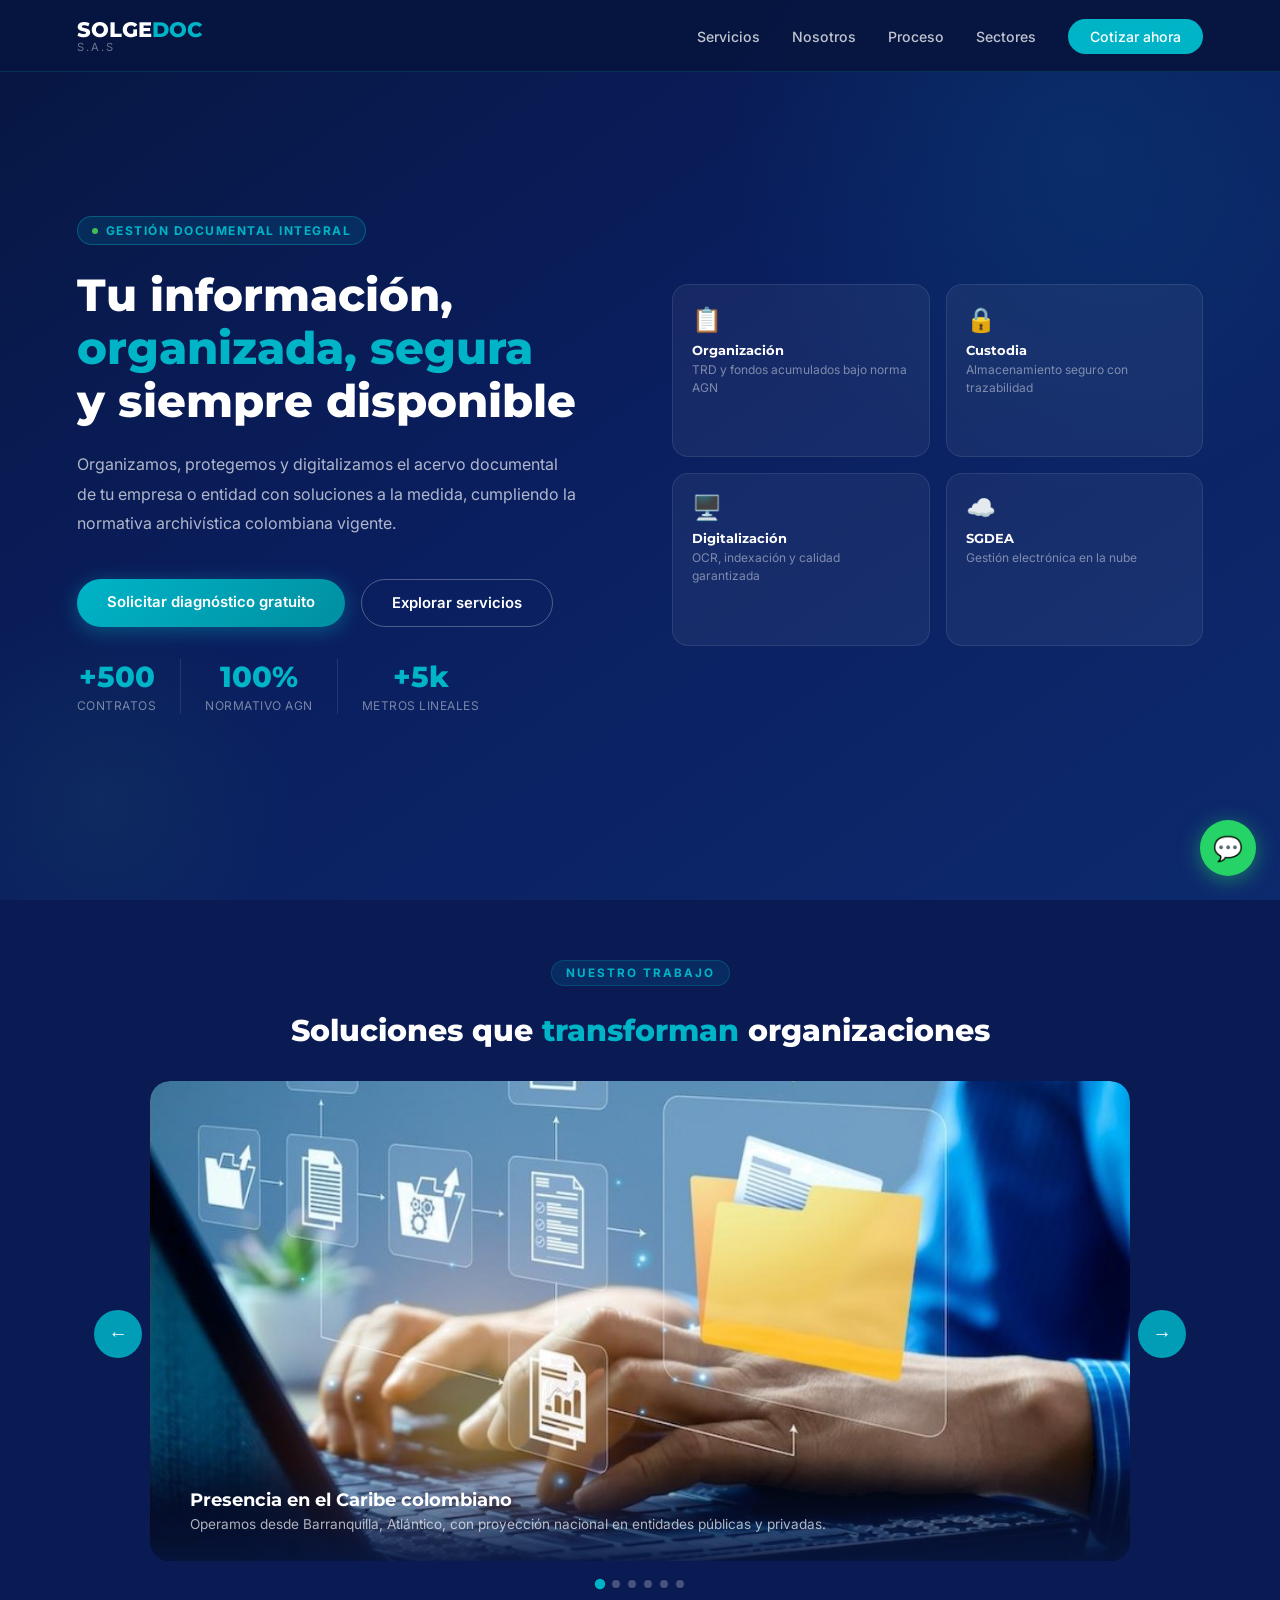
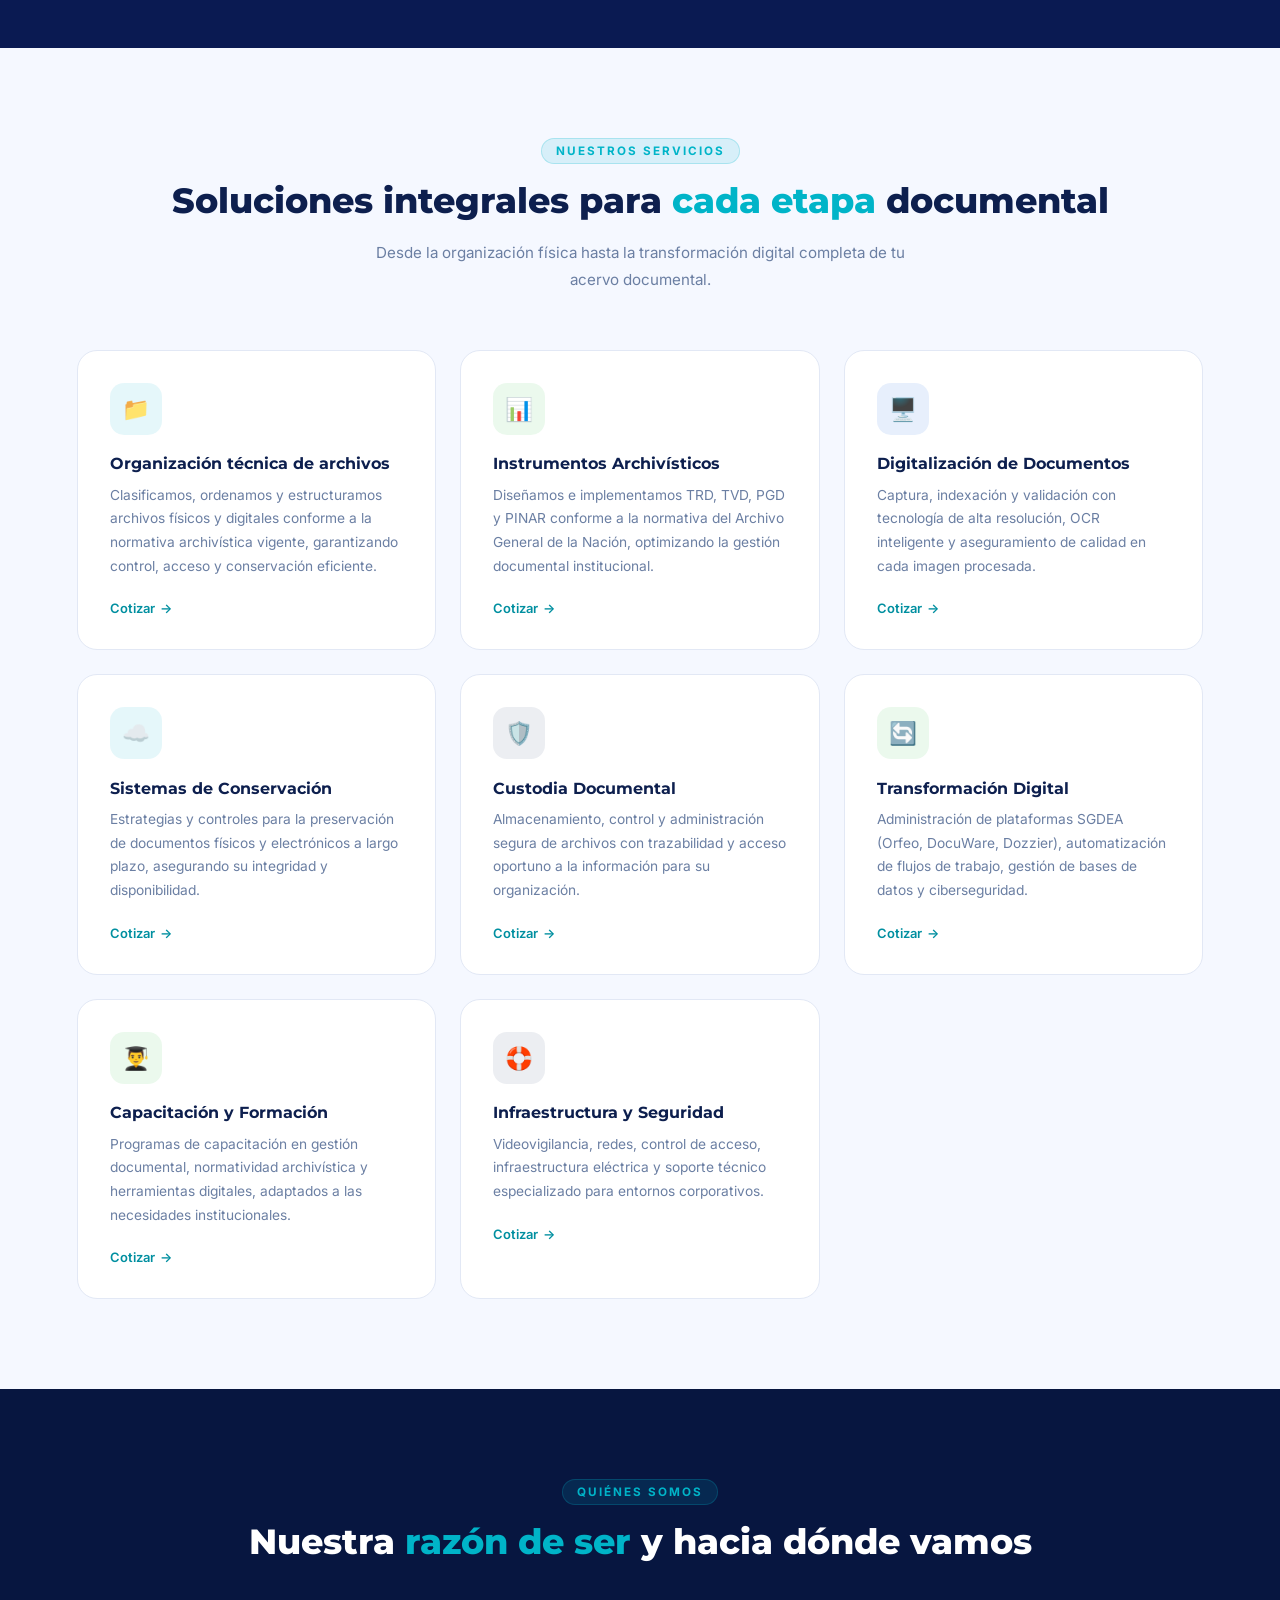
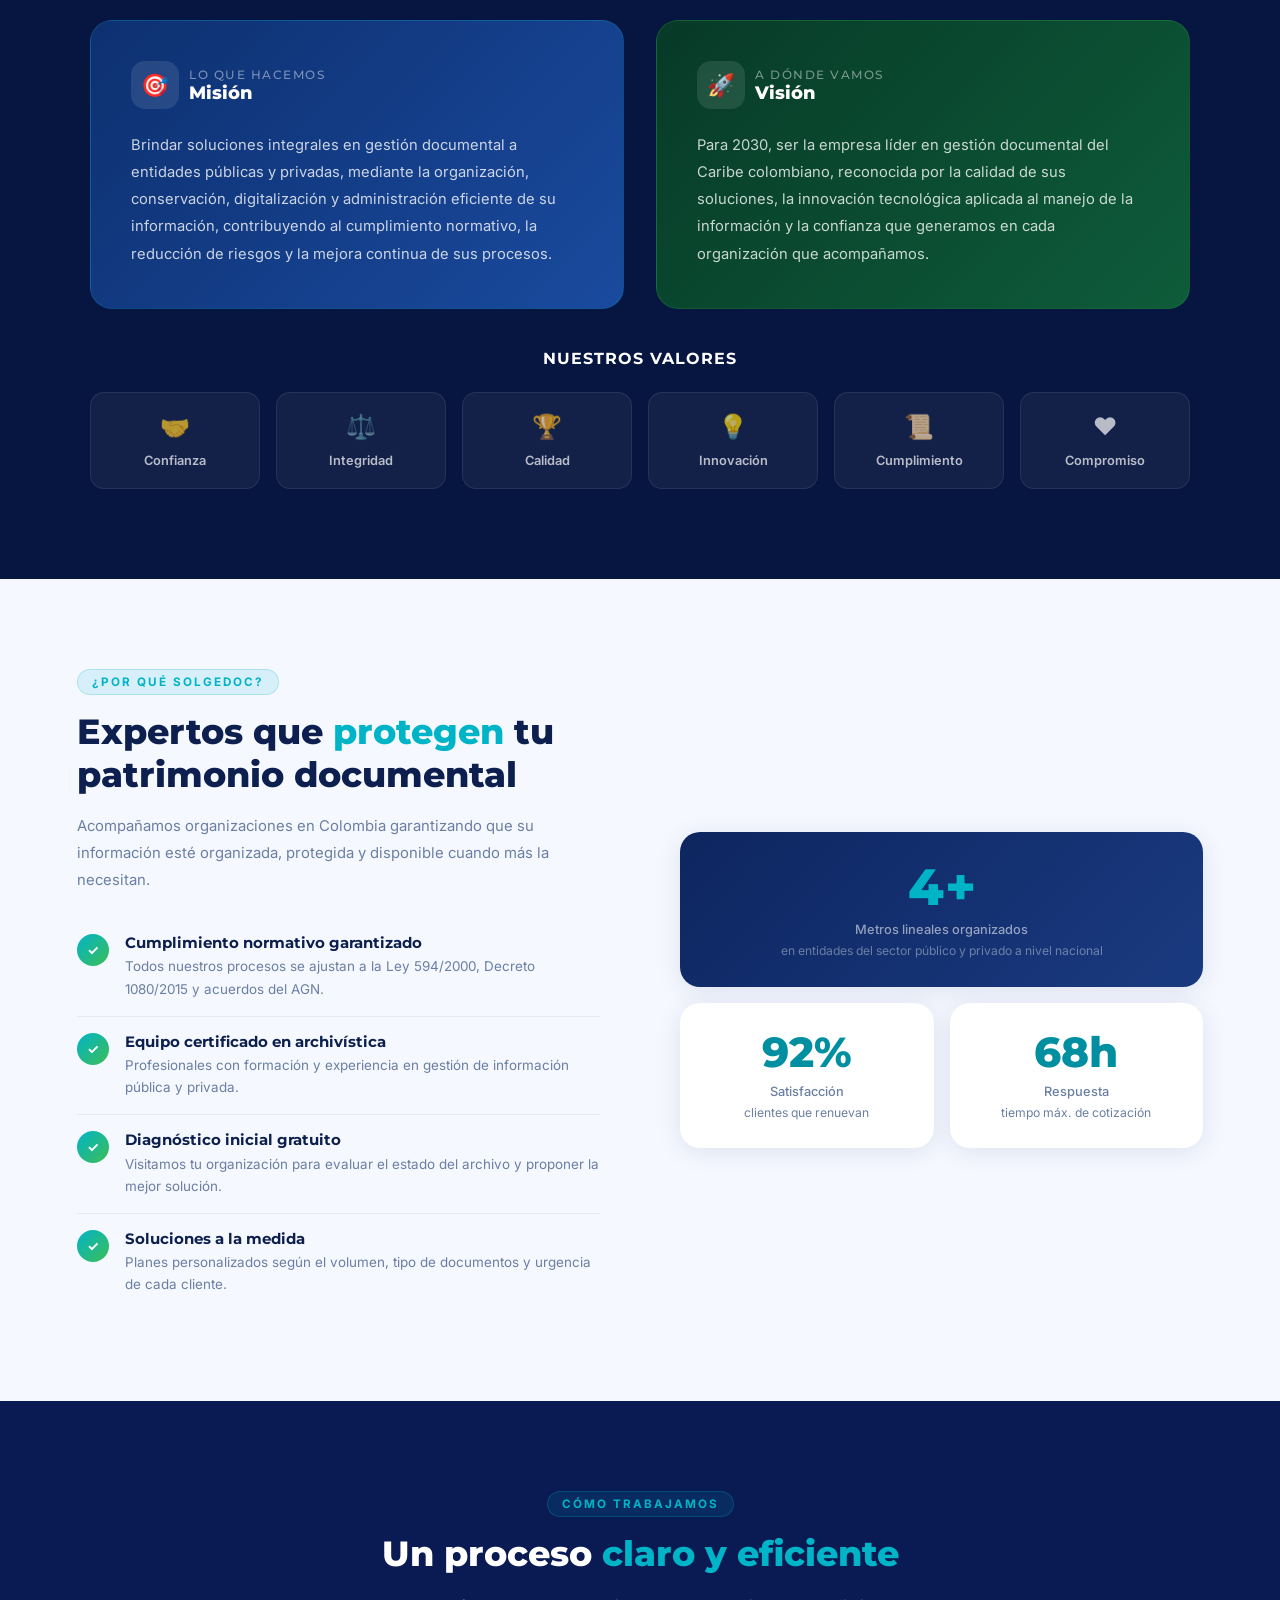
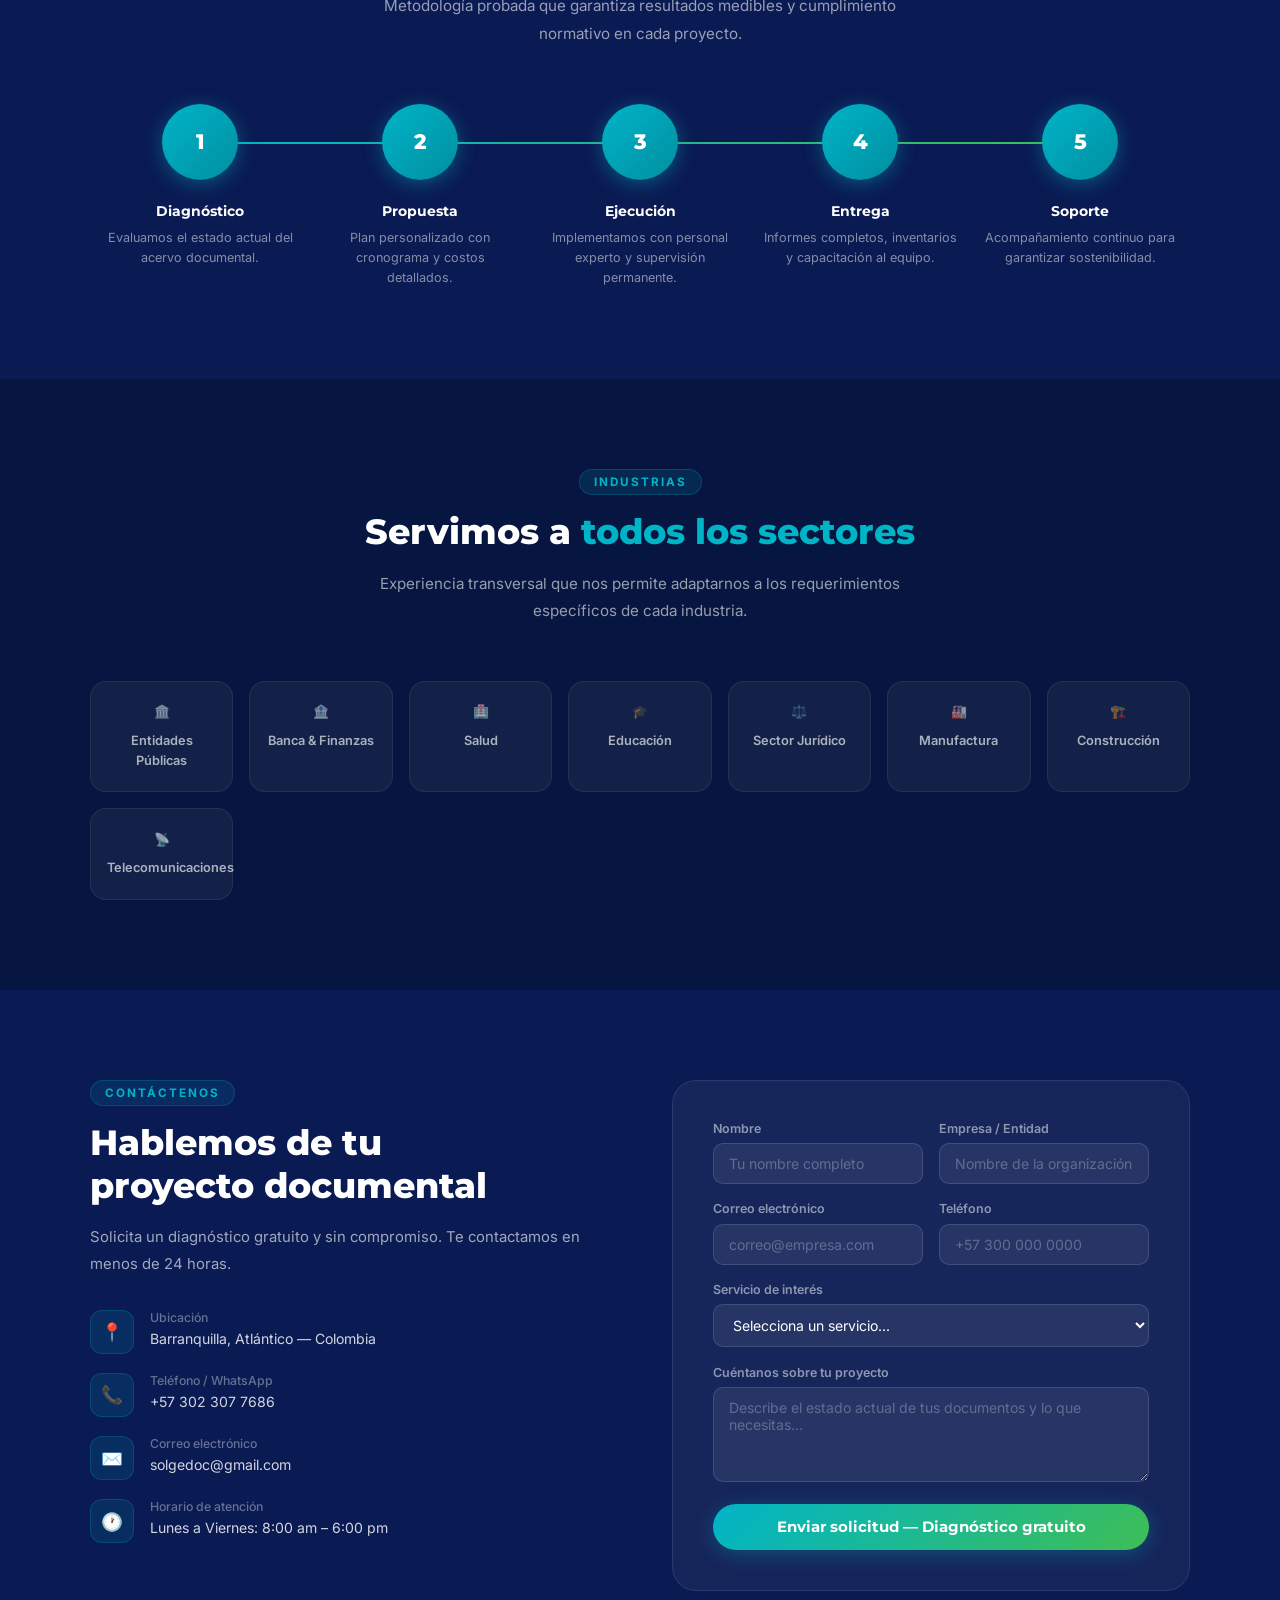
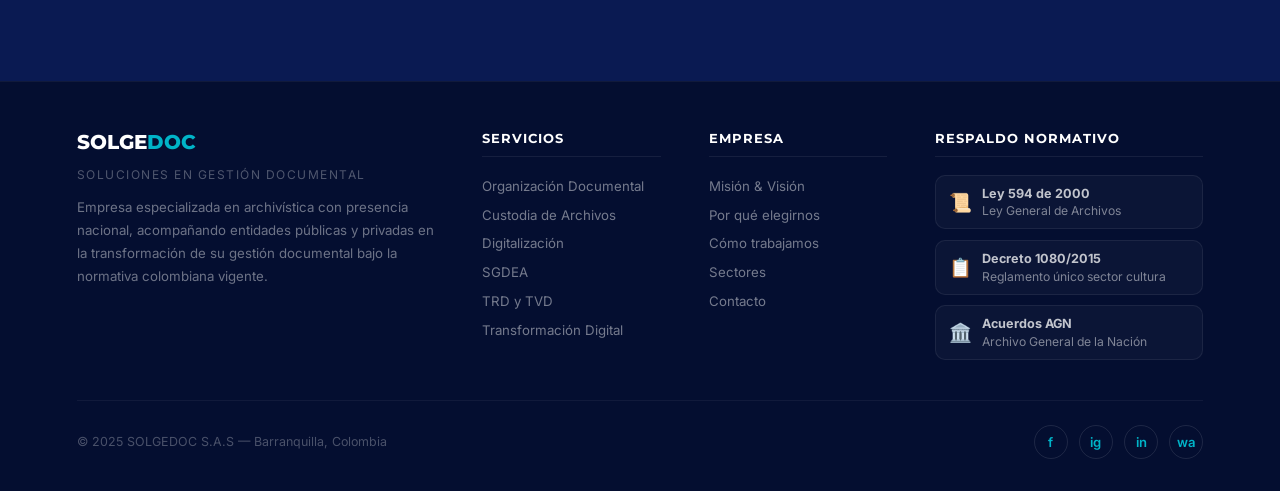
==== index.html @ 6e0dbbb6 "Sitio web SOLGEDOC 1.0l" ====
<!DOCTYPE html>
<html lang="es">
<head>
<meta charset="UTF-8">
<meta name="viewport" content="width=device-width, initial-scale=1.0">
<title>SOLGEDOC S.A.S – Soluciones en Gestión Documental</title>
<link href="https://fonts.googleapis.com/css2?family=Montserrat:wght@400;500;600;700;800&family=Inter:wght@300;400;500&display=swap" rel="stylesheet">
<style>
  :root {
    --navy: #0d2660;
    --navy-dark: #071640;
    --navy-mid: #1a3a80;
    --navy-surface: #0e1f56;
    --teal: #00b4c8;
    --teal-light: #1dd9ef;
    --teal-dark: #008fa0;
    --green: #3ebe55;
    --green-dark: #2a9e3d;
    --gray-bg: #f4f7fb;
    --text-dark: #0d1f4e;
    --text-mid: #3a4e72;
    --text-light: #6b7fa3;
    --white: #ffffff;
    --card-shadow: 0 4px 24px rgba(13,38,96,0.10);
    --card-hover-shadow: 0 8px 40px rgba(13,38,96,0.20);
  }
  * { margin: 0; padding: 0; box-sizing: border-box; }
  html { scroll-behavior: smooth; }
  body { font-family: 'Inter', sans-serif; color: var(--text-dark); background: var(--navy-dark); overflow-x: hidden; }

  /* ── NAVBAR ── */
  nav {
    position: fixed; top: 0; left: 0; right: 0; z-index: 1000;
    background: rgba(7,22,64,0.97); backdrop-filter: blur(14px);
    display: flex; align-items: center; justify-content: space-between;
    padding: 0 6%; height: 72px;
    border-bottom: 1px solid rgba(0,180,200,0.18);
  }
  .nav-logo { display: flex; align-items: center; gap: 12px; text-decoration: none; }
  .logo-text-nav { font-family: 'Montserrat', sans-serif; font-weight: 800; font-size: 1.3rem; color: var(--white); }
  .logo-text-nav span { color: var(--teal); }
  .logo-sas { font-size: 0.7rem; color: rgba(255,255,255,0.4); font-weight: 400; letter-spacing: 2px; display: block; line-height: 1; }
  .nav-links { display: flex; list-style: none; gap: 2rem; align-items: center; }
  .nav-links a { text-decoration: none; color: rgba(255,255,255,0.75); font-size: 0.88rem; font-weight: 500; transition: color 0.2s; }
  .nav-links a:hover { color: var(--teal); }
  .nav-cta { background: var(--teal) !important; color: var(--white) !important; padding: 9px 22px !important; border-radius: 50px; }
  .nav-cta:hover { background: var(--teal-light) !important; }
  .hamburger { display: none; flex-direction: column; gap: 5px; cursor: pointer; padding: 5px; }
  .hamburger span { display: block; width: 24px; height: 2px; background: var(--white); border-radius: 2px; }

  /* ── HERO ── */
  .hero {
    min-height: 100vh;
    background: linear-gradient(145deg, var(--navy-dark) 0%, #0a1e5e 45%, #0d2a6e 100%);
    display: flex; align-items: center;
    padding: 100px 6% 70px; position: relative; overflow: hidden;
  }
  .hero-bg-circle { position: absolute; border-radius: 50%; background: radial-gradient(circle, rgba(0,180,200,0.10) 0%, transparent 70%); animation: pulse 7s ease-in-out infinite; }
  .hero-bg-circle.c1 { width: 700px; height: 700px; top: -200px; right: -150px; }
  .hero-bg-circle.c2 { width: 400px; height: 400px; bottom: -100px; left: -100px; background: radial-gradient(circle, rgba(62,190,85,0.07) 0%, transparent 70%); animation-delay: 3s; }
  @keyframes pulse { 0%,100%{transform:scale(1);opacity:.7} 50%{transform:scale(1.08);opacity:1} }

  .hero-grid { display: grid; grid-template-columns: 1fr 1fr; gap: 4rem; align-items: center; max-width: 1200px; margin: 0 auto; position: relative; z-index: 1; width: 100%; }
  .hero-badge { display: inline-flex; align-items: center; gap: 8px; background: rgba(0,180,200,0.13); border: 1px solid rgba(0,180,200,0.35); color: var(--teal); font-size: 0.75rem; font-weight: 700; letter-spacing: 1.5px; text-transform: uppercase; padding: 6px 14px; border-radius: 50px; margin-bottom: 1.5rem; animation: fadeUp 0.8s ease both; }
  .hero-badge .dot { width: 6px; height: 6px; background: var(--green); border-radius: 50%; animation: blink 2s ease infinite; }
  @keyframes blink { 0%,100%{opacity:1} 50%{opacity:0.3} }
  .hero h1 { font-family: 'Montserrat', sans-serif; font-size: clamp(1.9rem, 3.5vw, 3rem); font-weight: 800; color: var(--white); line-height: 1.18; margin-bottom: 1.4rem; animation: fadeUp 0.9s 0.1s ease both; }
  .hero h1 span { color: var(--teal); }
  .hero p { font-size: 1rem; color: rgba(255,255,255,0.68); line-height: 1.85; margin-bottom: 2.5rem; max-width: 500px; animation: fadeUp 1s 0.2s ease both; }
  .hero-buttons { display: flex; gap: 1rem; flex-wrap: wrap; animation: fadeUp 1s 0.3s ease both; }
  .btn-primary { background: linear-gradient(135deg, var(--teal), var(--teal-dark)); color: var(--white); padding: 14px 30px; border-radius: 50px; text-decoration: none; font-weight: 600; font-size: 0.93rem; transition: transform 0.2s, box-shadow 0.2s; box-shadow: 0 4px 20px rgba(0,180,200,0.38); }
  .btn-primary:hover { transform: translateY(-2px); box-shadow: 0 8px 30px rgba(0,180,200,0.5); }
  .btn-secondary { background: transparent; color: var(--white); padding: 14px 30px; border-radius: 50px; text-decoration: none; font-weight: 600; font-size: 0.93rem; border: 1.5px solid rgba(255,255,255,0.28); transition: border-color 0.2s, background 0.2s; }
  .btn-secondary:hover { border-color: var(--teal); background: rgba(0,180,200,0.09); }
  .hero-stats-row { display: flex; gap: 1.5rem; margin-top: 2rem; animation: fadeUp 1s 0.35s ease both; }
  .hero-stat { text-align: center; }
  .hero-stat strong { display: block; font-family: 'Montserrat', sans-serif; font-size: 1.8rem; font-weight: 800; color: var(--teal); }
  .hero-stat span { font-size: 0.75rem; color: rgba(255,255,255,0.45); text-transform: uppercase; letter-spacing: 0.5px; }
  .hero-divider { width: 1px; background: rgba(255,255,255,0.1); align-self: stretch; }
  .hero-visual { animation: fadeUp 1s 0.4s ease both; display: flex; flex-direction: column; gap: 1rem; }
  .hero-mini-cards { display: grid; grid-template-columns: 1fr 1fr; gap: 1rem; }
  .mini-card { background: rgba(255,255,255,0.05); border: 1px solid rgba(255,255,255,0.09); border-radius: 16px; padding: 1.2rem; transition: transform 0.3s, border-color 0.3s; }
  .mini-card:hover { transform: translateY(-3px); border-color: rgba(0,180,200,0.3); }
  .mini-icon { font-size: 1.5rem; margin-bottom: 0.5rem; display: block; }
  .mini-card h4 { font-family: 'Montserrat', sans-serif; font-size: 0.82rem; font-weight: 700; color: var(--white); margin-bottom: 0.2rem; }
  .mini-card p { font-size: 0.75rem; color: rgba(255,255,255,0.45); line-height: 1.5; }
  @keyframes fadeUp { from{opacity:0;transform:translateY(22px)} to{opacity:1;transform:translateY(0)} }

  /* ── CARRUSEL ── */
  .carousel-section { background: #0a1a52; padding: 60px 0; overflow: hidden; }
  .carousel-section .sec-label { text-align: center; margin-bottom: 2rem; }
  .carousel-section .section-label { display: inline-block; background: rgba(0,180,200,0.12); color: var(--teal); font-size: 0.73rem; font-weight: 700; letter-spacing: 2px; text-transform: uppercase; padding: 5px 14px; border-radius: 50px; border: 1px solid rgba(0,180,200,0.22); }
  .carousel-section h2 { font-family: 'Montserrat', sans-serif; font-size: clamp(1.3rem, 2.5vw, 1.9rem); font-weight: 800; color: var(--white); text-align: center; margin-top: 0.6rem; }
  .carousel-section h2 span { color: var(--teal); }
  .carousel-wrapper { position: relative; max-width: 1100px; margin: 2rem auto 0; padding: 0 60px; }
  .carousel-track-outer { overflow: hidden; border-radius: 20px; }
  .carousel-track { display: flex; transition: transform 0.5s cubic-bezier(0.25,0.46,0.45,0.94); }
  .carousel-slide { min-width: 100%; position: relative; }
  .carousel-slide img { width: 100%; height: 480px; object-fit: cover; display: block; border-radius: 20px; }
  .carousel-caption { position: absolute; bottom: 0; left: 0; right: 0; background: linear-gradient(to top, rgba(7,22,64,0.92) 0%, transparent 100%); padding: 2rem 2.5rem 1.8rem; border-radius: 0 0 20px 20px; }
  .carousel-caption h3 { font-family: 'Montserrat', sans-serif; font-size: 1.15rem; font-weight: 700; color: var(--white); margin-bottom: 0.3rem; }
  .carousel-caption p { font-size: 0.85rem; color: rgba(255,255,255,0.68); }
  .carousel-btn { position: absolute; top: 50%; transform: translateY(-50%); width: 48px; height: 48px; background: rgba(0,180,200,0.85); border: none; border-radius: 50%; color: white; font-size: 1.2rem; cursor: pointer; transition: background 0.2s, transform 0.2s; z-index: 10; display: flex; align-items: center; justify-content: center; }
  .carousel-btn:hover { background: var(--teal); transform: translateY(-50%) scale(1.08); }
  .carousel-btn.prev { left: 4px; }
  .carousel-btn.next { right: 4px; }
  .carousel-dots { display: flex; justify-content: center; gap: 8px; margin-top: 1.2rem; }
  .carousel-dot { width: 8px; height: 8px; border-radius: 50%; background: rgba(255,255,255,0.25); border: none; cursor: pointer; transition: background 0.3s, transform 0.3s; }
  .carousel-dot.active { background: var(--teal); transform: scale(1.3); }

  /* ── GENERAL SECTIONS ── */
  section { padding: 90px 6%; }
  .section-label { display: inline-block; background: rgba(0,180,200,0.12); color: var(--teal); font-size: 0.73rem; font-weight: 700; letter-spacing: 2px; text-transform: uppercase; padding: 5px 14px; border-radius: 50px; margin-bottom: 1rem; border: 1px solid rgba(0,180,200,0.22); }
  .section-title { font-family: 'Montserrat', sans-serif; font-size: clamp(1.5rem, 2.8vw, 2.2rem); font-weight: 800; line-height: 1.22; margin-bottom: 1rem; }
  .section-title span { color: var(--teal); }
  .section-subtitle { font-size: 0.95rem; line-height: 1.82; max-width: 560px; }
  .section-header { margin-bottom: 3.5rem; }
  .section-header.center { text-align: center; }
  .section-header.center .section-subtitle { margin: 0 auto; }
  .sec-light { background: #f5f8ff; }
  .sec-light .section-title { color: var(--text-dark); }
  .sec-light .section-subtitle { color: var(--text-light); }
  .sec-dark { background: var(--navy-dark); }
  .sec-dark .section-title { color: var(--white); }
  .sec-dark .section-subtitle { color: rgba(255,255,255,0.58); }
  .sec-mid { background: #0a1a52; }
  .sec-mid .section-title { color: var(--white); }
  .sec-mid .section-subtitle { color: rgba(255,255,255,0.58); }

  /* ── SERVICES ── */
  .services-grid { display: grid; grid-template-columns: repeat(auto-fit, minmax(290px, 1fr)); gap: 1.5rem; max-width: 1200px; margin: 0 auto; }
  .service-card { background: var(--white); border: 1px solid #e2e8f5; border-radius: 20px; padding: 2rem; transition: transform 0.3s, box-shadow 0.3s, border-color 0.3s; position: relative; overflow: hidden; }
  .service-card::before { content:''; position:absolute; top:0;left:0;right:0; height:3px; background:linear-gradient(90deg,var(--teal),var(--green)); transform:scaleX(0); transform-origin:left; transition:transform 0.3s; }
  .service-card:hover { transform:translateY(-6px); box-shadow:var(--card-hover-shadow); border-color:rgba(0,180,200,0.22); }
  .service-card:hover::before { transform:scaleX(1); }
  .service-icon { width:52px; height:52px; border-radius:14px; display:flex; align-items:center; justify-content:center; font-size:1.4rem; margin-bottom:1.2rem; }
  .service-card h3 { font-family:'Montserrat',sans-serif; font-size:1rem; font-weight:700; color:var(--text-dark); margin-bottom:0.65rem; }
  .service-card p { font-size:0.86rem; color:var(--text-light); line-height:1.72; margin-bottom:1.2rem; }
  .service-link { font-size:0.81rem; font-weight:600; color:var(--teal-dark); text-decoration:none; display:inline-flex; align-items:center; gap:5px; transition:gap 0.2s; }
  .service-link:hover { gap:9px; }
  .service-link::after { content:'→'; }
  .ic-teal { background:rgba(0,180,200,0.1); color:var(--teal-dark); }
  .ic-green { background:rgba(62,190,85,0.1); color:var(--green-dark); }
  .ic-navy { background:rgba(13,38,96,0.08); color:var(--navy-mid); }
  .ic-blue { background:rgba(26,100,220,0.1); color:#1a5cc8; }

  /* ── MISSION & VISION ── */
  .mv-grid { display:grid; grid-template-columns:1fr 1fr; gap:2rem; max-width:1100px; margin:0 auto; }
  .mv-card { border-radius:22px; padding:2.5rem; position:relative; overflow:hidden; }
  .mv-card.mission { background:linear-gradient(135deg,#0d3070,#1a4a9e); border:1px solid rgba(0,180,200,0.2); }
  .mv-card.vision { background:linear-gradient(135deg,#073a28,#0e5c3a); border:1px solid rgba(62,190,85,0.2); }
  .mv-label { display:flex; align-items:center; gap:10px; margin-bottom:1.4rem; }
  .mv-icon { width:48px; height:48px; border-radius:14px; background:rgba(255,255,255,0.1); display:flex; align-items:center; justify-content:center; font-size:1.4rem; }
  .mv-label-text { font-family:'Montserrat',sans-serif; font-size:1.1rem; font-weight:800; color:var(--white); }
  .mv-label-text small { display:block; font-size:0.72rem; font-weight:500; color:rgba(255,255,255,0.45); letter-spacing:1.5px; text-transform:uppercase; }
  .mv-card p { font-size:0.92rem; color:rgba(255,255,255,0.78); line-height:1.85; }
  .mv-values { max-width:1100px; margin:2.5rem auto 0; }
  .mv-values h3 { font-family:'Montserrat',sans-serif; font-size:1rem; font-weight:700; color:var(--white); text-align:center; margin-bottom:1.5rem; text-transform:uppercase; letter-spacing:1px; }
  .values-row { display:grid; grid-template-columns:repeat(auto-fit,minmax(140px,1fr)); gap:1rem; }
  .value-item { background:rgba(255,255,255,0.05); border:1px solid rgba(255,255,255,0.08); border-radius:14px; padding:1.2rem; text-align:center; transition:transform 0.3s, border-color 0.3s; }
  .value-item:hover { transform:translateY(-3px); border-color:rgba(0,180,200,0.3); }
  .value-item .v-icon { font-size:1.5rem; display:block; margin-bottom:0.5rem; }
  .value-item span { font-size:0.8rem; font-weight:600; color:rgba(255,255,255,0.7); }

  /* ── NOSOTROS ── */
  .nosotros-grid { display:grid; grid-template-columns:1fr 1fr; gap:5rem; align-items:center; max-width:1200px; margin:0 auto; }
  .why-list { list-style:none; margin-top:1.5rem; }
  .why-item { display:flex; gap:1rem; align-items:flex-start; padding:1rem 0; border-bottom:1px solid rgba(0,0,0,0.06); }
  .why-item:last-child { border-bottom:none; }
  .why-check { width:32px; height:32px; border-radius:50%; background:linear-gradient(135deg,var(--teal),var(--green)); display:flex; align-items:center; justify-content:center; flex-shrink:0; color:var(--white); font-size:0.85rem; font-weight:700; }
  .why-item h4 { font-family:'Montserrat',sans-serif; font-size:0.93rem; font-weight:700; color:var(--text-dark); margin-bottom:0.2rem; }
  .why-item p { font-size:0.84rem; color:var(--text-light); line-height:1.65; }
  .nosotros-visual { display:grid; grid-template-columns:1fr 1fr; gap:1rem; }
  .stat-card { background:var(--white); border-radius:20px; padding:1.8rem 1.5rem; text-align:center; box-shadow:var(--card-shadow); transition:transform 0.3s; }
  .stat-card:hover { transform:translateY(-4px); }
  .stat-card.featured { background:linear-gradient(135deg,var(--navy),var(--navy-mid)); grid-column:span 2; }
  .stat-card strong { display:block; font-family:'Montserrat',sans-serif; font-size:2.6rem; font-weight:800; color:var(--teal-dark); line-height:1; margin-bottom:0.4rem; }
  .stat-card.featured strong { color:var(--teal); font-size:3.2rem; }
  .stat-card span { font-size:0.8rem; color:var(--text-light); font-weight:500; }
  .stat-card.featured span { color:rgba(255,255,255,0.55); }
  .stat-card p { font-size:0.76rem; color:var(--text-light); margin-top:0.3rem; }
  .stat-card.featured p { color:rgba(255,255,255,0.38); }

  /* ── PROCESS ── */
  .process-steps { display:grid; grid-template-columns:repeat(5,1fr); gap:0; max-width:1100px; margin:0 auto; position:relative; }
  .process-steps::before { content:''; position:absolute; top:38px; left:10%; right:10%; height:2px; background:linear-gradient(90deg,var(--teal),var(--green)); z-index:0; }
  .step { text-align:center; padding:0 0.8rem; position:relative; z-index:1; }
  .step-num { width:76px; height:76px; border-radius:50%; background:linear-gradient(135deg,var(--teal),var(--teal-dark)); color:var(--white); font-family:'Montserrat',sans-serif; font-size:1.3rem; font-weight:800; display:flex; align-items:center; justify-content:center; margin:0 auto 1.4rem; box-shadow:0 4px 20px rgba(0,180,200,0.4); transition:transform 0.3s; }
  .step:hover .step-num { transform:scale(1.08); }
  .step h3 { font-family:'Montserrat',sans-serif; font-size:0.88rem; font-weight:700; color:var(--white); margin-bottom:0.5rem; }
  .step p { font-size:0.79rem; color:rgba(255,255,255,0.5); line-height:1.6; }

  /* ── SECTORES ── */
  .sectors-grid { display:grid; grid-template-columns:repeat(auto-fit,minmax(130px,1fr)); gap:1rem; max-width:1100px; margin:0 auto; }
  .sector-item { background:rgba(255,255,255,0.05); border-radius:16px; padding:1.4rem 1rem; text-align:center; border:1px solid rgba(255,255,255,0.07); transition:transform 0.3s, border-color 0.3s; }
  .sector-item:hover { transform:translateY(-4px); border-color:rgba(0,180,200,0.35); }
  .sector-emoji { font-size:1.9rem; display:block; margin-bottom:0.6rem; }
  .sector-item span { font-size:0.8rem; font-weight:600; color:rgba(255,255,255,0.65); }

  /* ── CONTACTO ── */
  .contact-grid { display:grid; grid-template-columns:1fr 1fr; gap:4rem; align-items:start; max-width:1100px; margin:0 auto; }
  .contact-info .section-title { color:var(--white); }
  .contact-info > p { color:rgba(255,255,255,0.62); line-height:1.82; margin-bottom:2rem; font-size:0.93rem; }
  .contact-item { display:flex; align-items:flex-start; gap:1rem; margin-bottom:1.2rem; }
  .contact-item-icon { width:44px; height:44px; background:rgba(0,180,200,0.13); border:1px solid rgba(0,180,200,0.22); border-radius:12px; display:flex; align-items:center; justify-content:center; font-size:1.1rem; flex-shrink:0; }
  .contact-item h4 { font-size:0.77rem; color:rgba(255,255,255,0.38); font-weight:500; margin-bottom:0.2rem; }
  .contact-item p { color:rgba(255,255,255,0.82); font-size:0.88rem; margin:0; line-height:1.5; }
  .contact-form { background:rgba(255,255,255,0.05); border:1px solid rgba(255,255,255,0.09); border-radius:24px; padding:2.5rem; backdrop-filter:blur(10px); }
  .form-row { display:grid; grid-template-columns:1fr 1fr; gap:1rem; }
  .form-group { margin-bottom:1.1rem; }
  .form-group label { display:block; font-size:0.78rem; font-weight:600; color:rgba(255,255,255,0.52); margin-bottom:0.45rem; }
  .form-group input,.form-group select,.form-group textarea { width:100%; background:rgba(255,255,255,0.07); border:1px solid rgba(255,255,255,0.13); border-radius:10px; padding:11px 15px; color:var(--white); font-size:0.88rem; font-family:'Inter',sans-serif; outline:none; transition:border-color 0.2s; }
  .form-group input::placeholder,.form-group textarea::placeholder { color:rgba(255,255,255,0.28); }
  .form-group input:focus,.form-group select:focus,.form-group textarea:focus { border-color:var(--teal); }
  .form-group select { cursor:pointer; }
  .form-group select option { background:var(--navy-dark); }
  .form-group textarea { height:95px; resize:vertical; }
  .btn-form { width:100%; background:linear-gradient(135deg,var(--teal),var(--green)); color:var(--white); border:none; padding:14px; border-radius:50px; font-size:0.92rem; font-weight:700; font-family:'Montserrat',sans-serif; cursor:pointer; transition:opacity 0.2s, transform 0.2s; box-shadow:0 4px 20px rgba(0,180,200,0.3); }
  .btn-form:hover { opacity:0.9; transform:translateY(-1px); }

  /* ── WHATSAPP FLOAT ── */
  .whatsapp-float { position:fixed; bottom:24px; right:24px; width:56px; height:56px; background:#25d366; border-radius:50%; display:flex; align-items:center; justify-content:center; box-shadow:0 4px 20px rgba(37,211,102,0.5); z-index:999; text-decoration:none; font-size:1.5rem; animation:waGlow 2.5s ease-in-out infinite; transition:transform 0.2s; }
  .whatsapp-float:hover { transform:scale(1.1); }
  @keyframes waGlow { 0%,100%{box-shadow:0 4px 20px rgba(37,211,102,0.45)} 50%{box-shadow:0 4px 32px rgba(37,211,102,0.75)} }

  /* ── FOOTER ── */
  footer { background:#040e30; border-top:1px solid rgba(255,255,255,0.05); padding:3rem 6% 2rem; }
  .footer-grid { display:grid; grid-template-columns:2fr 1fr 1fr 1.5fr; gap:3rem; max-width:1200px; margin:0 auto 2.5rem; }
  .footer-logo { display:flex; align-items:center; gap:10px; margin-bottom:0.8rem; }
  .footer-logo-text { font-family:'Montserrat',sans-serif; font-weight:800; font-size:1.25rem; color:var(--white); }
  .footer-logo-text span { color:var(--teal); }
  .footer-tagline { font-size:0.75rem; color:rgba(255,255,255,0.3); letter-spacing:1.5px; text-transform:uppercase; margin-bottom:0.9rem; }
  .footer-desc { font-size:0.83rem; color:rgba(255,255,255,0.42); line-height:1.72; }
  .footer-col h4 { font-family:'Montserrat',sans-serif; font-size:0.82rem; font-weight:700; color:var(--white); text-transform:uppercase; letter-spacing:1px; margin-bottom:1.1rem; padding-bottom:0.65rem; border-bottom:1px solid rgba(255,255,255,0.07); }
  .footer-col ul { list-style:none; }
  .footer-col ul li { margin-bottom:0.55rem; }
  .footer-col ul li a { color:rgba(255,255,255,0.45); text-decoration:none; font-size:0.83rem; transition:color 0.2s; }
  .footer-col ul li a:hover { color:var(--teal); }
  .footer-certif { display:flex; flex-direction:column; gap:0.65rem; }
  .certif-badge { display:flex; align-items:center; gap:10px; background:rgba(255,255,255,0.03); border:1px solid rgba(255,255,255,0.07); border-radius:10px; padding:9px 13px; }
  .certif-badge span:first-child { font-size:1.15rem; }
  .certif-badge div { font-size:0.76rem; color:rgba(255,255,255,0.48); line-height:1.4; }
  .certif-badge strong { display:block; color:rgba(255,255,255,0.75); font-size:0.79rem; }
  .footer-bottom { border-top:1px solid rgba(255,255,255,0.05); padding-top:1.5rem; display:flex; justify-content:space-between; align-items:center; flex-wrap:wrap; gap:1rem; max-width:1200px; margin:0 auto; }
  .footer-bottom p { font-size:0.78rem; color:rgba(255,255,255,0.28); }
  .footer-bottom a { color:var(--teal); text-decoration:none; }
  .social-links { display:flex; gap:0.7rem; }
  .social-link { width:34px; height:34px; border-radius:50%; border:1px solid rgba(255,255,255,0.1); display:flex; align-items:center; justify-content:center; color:rgba(255,255,255,0.42); text-decoration:none; font-size:0.82rem; font-weight:600; transition:border-color 0.2s, color 0.2s; }
  .social-link:hover { border-color:var(--teal); color:var(--teal); }

  /* ── REVEAL ── */
  .reveal { opacity:0; transform:translateY(28px); transition:opacity 0.7s ease, transform 0.7s ease; }
  .reveal.visible { opacity:1; transform:translateY(0); }

  /* ── RESPONSIVE ── */
  @media (max-width:900px) {
    .hero-grid,.nosotros-grid,.contact-grid,.mv-grid { grid-template-columns:1fr; gap:2.5rem; }
    .hero-visual { display:none; }
    .process-steps { grid-template-columns:1fr 1fr; }
    .process-steps::before { display:none; }
    .footer-grid { grid-template-columns:1fr 1fr; }
    .nav-links { display:none; }
    .hamburger { display:flex; }
    .form-row { grid-template-columns:1fr; }
    .carousel-slide img { height:300px; }
    .carousel-wrapper { padding: 0 40px; }
  }
  @media (max-width:600px) {
    .footer-grid { grid-template-columns:1fr; }
    section { padding:60px 5%; }
    nav { padding:0 5%; }
    .process-steps { grid-template-columns:1fr; }
    .carousel-slide img { height:220px; }
  }
</style>
</head>
<body>

<!-- WHATSAPP -->
<a href="https://wa.me/573023077686?text=Hola,%20deseo%20información%20sobre%20los%20servicios%20de%20SOLGEDOC" class="whatsapp-float" target="_blank" title="WhatsApp">💬</a>

<!-- NAVBAR -->
<nav id="navbar">
  <a href="#" class="nav-logo">
    <div>
      <span class="logo-text-nav">SOLGE<span>DOC</span></span>
      <span class="logo-sas">S.A.S</span>
    </div>
  </a>
  <ul class="nav-links" id="navLinks">
    <li><a href="#servicios">Servicios</a></li>
    <li><a href="#mision">Nosotros</a></li>
    <li><a href="#proceso">Proceso</a></li>
    <li><a href="#sectores">Sectores</a></li>
    <li><a href="#contacto" class="nav-cta">Cotizar ahora</a></li>
  </ul>
  <div class="hamburger" onclick="toggleMenu()"><span></span><span></span><span></span></div>
</nav>

<!-- HERO -->
<section class="hero" id="inicio">
  <div class="hero-bg-circle c1"></div>
  <div class="hero-bg-circle c2"></div>
  <div class="hero-grid">
    <div class="hero-content">
      <div class="hero-badge"><div class="dot"></div>Gestión Documental Integral</div>
      <h1>Tu información,<br><span>organizada, segura</span><br>y siempre disponible</h1>
      <p>Organizamos, protegemos y digitalizamos el acervo documental de tu empresa o entidad con soluciones a la medida, cumpliendo la normativa archivística colombiana vigente.</p>
      <div class="hero-buttons">
        <a href="#contacto" class="btn-primary">Solicitar diagnóstico gratuito</a>
        <a href="#servicios" class="btn-secondary">Explorar servicios</a>
      </div>
      <div class="hero-stats-row">
        <div class="hero-stat"><strong>+500</strong><span>Contratos</span></div>
        <div class="hero-divider"></div>
        <div class="hero-stat"><strong>100%</strong><span>Normativo AGN</span></div>
        <div class="hero-divider"></div>
        <div class="hero-stat"><strong>+5k</strong><span>Metros lineales</span></div>
      </div>
    </div>
    <div class="hero-visual">
      <div class="hero-mini-cards">
        <div class="mini-card"><span class="mini-icon">📋</span><h4>Organización</h4><p>TRD y fondos acumulados bajo norma AGN</p></div>
        <div class="mini-card"><span class="mini-icon">🔒</span><h4>Custodia</h4><p>Almacenamiento seguro con trazabilidad</p></div>
        <div class="mini-card"><span class="mini-icon">🖥️</span><h4>Digitalización</h4><p>OCR, indexación y calidad garantizada</p></div>
        <div class="mini-card"><span class="mini-icon">☁️</span><h4>SGDEA</h4><p>Gestión electrónica en la nube</p></div>
      </div>
    </div>
  </div>
</section>

<!-- CARRUSEL -->
<div class="carousel-section" id="galeria">
  <div class="sec-label">
    <span class="section-label">Nuestro trabajo</span>
    <h2>Soluciones que <span>transforman</span> organizaciones</h2>
  </div>
  <div class="carousel-wrapper">
    <div class="carousel-track-outer">
      <div class="carousel-track" id="carouselTrack">
        <div class="carousel-slide">
          <img src="[data-uri]" alt="Ciudad de Barranquilla">
          <div class="carousel-caption">
            <h3>Presencia en el Caribe colombiano</h3>
            <p>Operamos desde Barranquilla, Atlántico, con proyección nacional en entidades públicas y privadas.</p>
          </div>
        </div>
        <div class="carousel-slide">
          <img src="[data-uri]" alt="Custodia de archivos físicos">
          <div class="carousel-caption">
            <h3>Custodia y administración documental</h3>
            <p>Instalaciones especializadas para el almacenamiento seguro y controlado de acervos documentales.</p>
          </div>
        </div>
        <div class="carousel-slide">
          <img src="[data-uri]" alt="Gestión documental digital">
          <div class="carousel-caption">
            <h3>Digitalización y gestión electrónica</h3>
            <p>Transformamos documentos físicos en activos digitales con indexación avanzada y valor legal.</p>
          </div>
        </div>
        <div class="carousel-slide">
          <img src="[data-uri]" alt="Capacitación y formación">
          <div class="carousel-caption">
            <h3>Capacitación y transferencia de conocimiento</h3>
            <p>Formamos equipos institucionales en gestión documental, normatividad archivística y herramientas digitales.</p>
          </div>
        </div>
        <div class="carousel-slide">
          <img src="[data-uri]" alt="Infraestructura y seguridad">
          <div class="carousel-caption">
            <h3>Infraestructura tecnológica y seguridad</h3>
            <p>Redes, videovigilancia, control de acceso y soporte técnico para entornos corporativos exigentes.</p>
          </div>
        </div>
        <div class="carousel-slide">
          <img src="[data-uri]" alt="KPI y reportes de gestión">
          <div class="carousel-caption">
            <h3>Indicadores y toma de decisiones</h3>
            <p>Tableros de gestión documental con métricas clave para el seguimiento y control institucional.</p>
          </div>
        </div>
      </div>
    </div>
    <button class="carousel-btn prev" onclick="moveCarousel(-1)">&#8592;</button>
    <button class="carousel-btn next" onclick="moveCarousel(1)">&#8594;</button>
    <div class="carousel-dots" id="carouselDots"></div>
  </div>
</div>

<!-- SERVICIOS -->
<section id="servicios" class="sec-light">
  <div style="max-width:1200px;margin:0 auto;">
    <div class="section-header center reveal">
      <span class="section-label">Nuestros Servicios</span>
      <h2 class="section-title">Soluciones integrales para <span>cada etapa</span> documental</h2>
      <p class="section-subtitle">Desde la organización física hasta la transformación digital completa de tu acervo documental.</p>
    </div>
    <div class="services-grid">
      <div class="service-card reveal">
        <div class="service-icon ic-teal">📁</div>
        <h3>Organización técnica de archivos</h3>
        <p>Clasificamos, ordenamos y estructuramos archivos físicos y digitales conforme a la normativa archivística vigente, garantizando control, acceso y conservación eficiente.</p>
        <a href="#contacto" class="service-link">Cotizar</a>
      </div>
      <div class="service-card reveal">
        <div class="service-icon ic-green">📊</div>
        <h3>Instrumentos Archivísticos</h3>
        <p>Diseñamos e implementamos TRD, TVD, PGD y PINAR conforme a la normativa del Archivo General de la Nación, optimizando la gestión documental institucional.</p>
        <a href="#contacto" class="service-link">Cotizar</a>
      </div>
      <div class="service-card reveal">
        <div class="service-icon ic-blue">🖥️</div>
        <h3>Digitalización de Documentos</h3>
        <p>Captura, indexación y validación con tecnología de alta resolución, OCR inteligente y aseguramiento de calidad en cada imagen procesada.</p>
        <a href="#contacto" class="service-link">Cotizar</a>
      </div>
      <div class="service-card reveal">
        <div class="service-icon ic-teal">☁️</div>
        <h3>Sistemas de Conservación</h3>
        <p>Estrategias y controles para la preservación de documentos físicos y electrónicos a largo plazo, asegurando su integridad y disponibilidad.</p>
        <a href="#contacto" class="service-link">Cotizar</a>
      </div>
      <div class="service-card reveal">
        <div class="service-icon ic-navy">🛡️</div>
        <h3>Custodia Documental</h3>
        <p>Almacenamiento, control y administración segura de archivos con trazabilidad y acceso oportuno a la información para su organización.</p>
        <a href="#contacto" class="service-link">Cotizar</a>
      </div>
      <div class="service-card reveal">
        <div class="service-icon ic-green">🔄</div>
        <h3>Transformación Digital</h3>
        <p>Administración de plataformas SGDEA (Orfeo, DocuWare, Dozzier), automatización de flujos de trabajo, gestión de bases de datos y ciberseguridad.</p>
        <a href="#contacto" class="service-link">Cotizar</a>
      </div>
      <div class="service-card reveal">
        <div class="service-icon ic-green">👨‍🎓</div>
        <h3>Capacitación y Formación</h3>
        <p>Programas de capacitación en gestión documental, normatividad archivística y herramientas digitales, adaptados a las necesidades institucionales.</p>
        <a href="#contacto" class="service-link">Cotizar</a>
      </div>
      <div class="service-card reveal">
        <div class="service-icon ic-navy">🛟</div>
        <h3>Infraestructura y Seguridad</h3>
        <p>Videovigilancia, redes, control de acceso, infraestructura eléctrica y soporte técnico especializado para entornos corporativos.</p>
        <a href="#contacto" class="service-link">Cotizar</a>
      </div>
    </div>
  </div>
</section>

<!-- MISIÓN & VISIÓN -->
<section id="mision" class="sec-dark">
  <div style="max-width:1200px;margin:0 auto;">
    <div class="section-header center reveal">
      <span class="section-label">Quiénes somos</span>
      <h2 class="section-title">Nuestra <span>razón de ser</span> y hacia dónde vamos</h2>
    </div>
    <div class="mv-grid reveal">
      <div class="mv-card mission">
        <div class="mv-label">
          <div class="mv-icon">🎯</div>
          <div class="mv-label-text"><small>Lo que hacemos</small>Misión</div>
        </div>
        <p>Brindar soluciones integrales en gestión documental a entidades públicas y privadas, mediante la organización, conservación, digitalización y administración eficiente de su información, contribuyendo al cumplimiento normativo, la reducción de riesgos y la mejora continua de sus procesos.</p>
      </div>
      <div class="mv-card vision">
        <div class="mv-label">
          <div class="mv-icon">🚀</div>
          <div class="mv-label-text"><small>A dónde vamos</small>Visión</div>
        </div>
        <p>Para 2030, ser la empresa líder en gestión documental del Caribe colombiano, reconocida por la calidad de sus soluciones, la innovación tecnológica aplicada al manejo de la información y la confianza que generamos en cada organización que acompañamos.</p>
      </div>
    </div>
    <div class="mv-values reveal">
      <h3>Nuestros valores</h3>
      <div class="values-row">
        <div class="value-item"><span class="v-icon">🤝</span><span>Confianza</span></div>
        <div class="value-item"><span class="v-icon">⚖️</span><span>Integridad</span></div>
        <div class="value-item"><span class="v-icon">🏆</span><span>Calidad</span></div>
        <div class="value-item"><span class="v-icon">💡</span><span>Innovación</span></div>
        <div class="value-item"><span class="v-icon">📜</span><span>Cumplimiento</span></div>
        <div class="value-item"><span class="v-icon">❤️</span><span>Compromiso</span></div>
      </div>
    </div>
  </div>
</section>

<!-- POR QUÉ ELEGIRNOS -->
<section id="nosotros" class="sec-light">
  <div class="nosotros-grid">
    <div class="reveal">
      <span class="section-label">¿Por qué SOLGEDOC?</span>
      <h2 class="section-title">Expertos que <span>protegen</span> tu patrimonio documental</h2>
      <p style="color:var(--text-light);line-height:1.82;margin-bottom:0.5rem;font-size:0.93rem;">Acompañamos organizaciones en Colombia garantizando que su información esté organizada, protegida y disponible cuando más la necesitan.</p>
      <ul class="why-list">
        <li class="why-item"><div class="why-check">✓</div><div><h4>Cumplimiento normativo garantizado</h4><p>Todos nuestros procesos se ajustan a la Ley 594/2000, Decreto 1080/2015 y acuerdos del AGN.</p></div></li>
        <li class="why-item"><div class="why-check">✓</div><div><h4>Equipo certificado en archivística</h4><p>Profesionales con formación y experiencia en gestión de información pública y privada.</p></div></li>
        <li class="why-item"><div class="why-check">✓</div><div><h4>Diagnóstico inicial gratuito</h4><p>Visitamos tu organización para evaluar el estado del archivo y proponer la mejor solución.</p></div></li>
        <li class="why-item"><div class="why-check">✓</div><div><h4>Soluciones a la medida</h4><p>Planes personalizados según el volumen, tipo de documentos y urgencia de cada cliente.</p></div></li>
      </ul>
    </div>
    <div class="nosotros-visual reveal">
      <div class="stat-card featured"><strong>+5.000</strong><span>Metros lineales organizados</span><p>en entidades del sector público y privado a nivel nacional</p></div>
      <div class="stat-card"><strong>98%</strong><span>Satisfacción</span><p>clientes que renuevan</p></div>
      <div class="stat-card"><strong>72h</strong><span>Respuesta</span><p>tiempo máx. de cotización</p></div>
    </div>
  </div>
</section>

<!-- PROCESO -->
<section id="proceso" class="sec-mid">
  <div style="max-width:1200px;margin:0 auto;">
    <div class="section-header center reveal">
      <span class="section-label">Cómo trabajamos</span>
      <h2 class="section-title">Un proceso <span>claro y eficiente</span></h2>
      <p class="section-subtitle">Metodología probada que garantiza resultados medibles y cumplimiento normativo en cada proyecto.</p>
    </div>
    <div class="process-steps reveal">
      <div class="step"><div class="step-num">1</div><h3>Diagnóstico</h3><p>Evaluamos el estado actual del acervo documental.</p></div>
      <div class="step"><div class="step-num">2</div><h3>Propuesta</h3><p>Plan personalizado con cronograma y costos detallados.</p></div>
      <div class="step"><div class="step-num">3</div><h3>Ejecución</h3><p>Implementamos con personal experto y supervisión permanente.</p></div>
      <div class="step"><div class="step-num">4</div><h3>Entrega</h3><p>Informes completos, inventarios y capacitación al equipo.</p></div>
      <div class="step"><div class="step-num">5</div><h3>Soporte</h3><p>Acompañamiento continuo para garantizar sostenibilidad.</p></div>
    </div>
  </div>
</section>

<!-- SECTORES -->
<section id="sectores" class="sec-dark">
  <div style="max-width:1200px;margin:0 auto;">
    <div class="section-header center reveal">
      <span class="section-label">Industrias</span>
      <h2 class="section-title">Servimos a <span>todos los sectores</span></h2>
      <p class="section-subtitle">Experiencia transversal que nos permite adaptarnos a los requerimientos específicos de cada industria.</p>
    </div>
    <div class="sectors-grid reveal">
      <div class="sector-item"><span class="sector-emoji">🏛️</span><span>Entidades Públicas</span></div>
      <div class="sector-item"><span class="sector-emoji">🏦</span><span>Banca & Finanzas</span></div>
      <div class="sector-item"><span class="sector-emoji">🏥</span><span>Salud</span></div>
      <div class="sector-item"><span class="sector-emoji">🎓</span><span>Educación</span></div>
      <div class="sector-item"><span class="sector-emoji">⚖️</span><span>Sector Jurídico</span></div>
      <div class="sector-item"><span class="sector-emoji">🏭</span><span>Manufactura</span></div>
      <div class="sector-item"><span class="sector-emoji">🏗️</span><span>Construcción</span></div>
      <div class="sector-item"><span class="sector-emoji">📡</span><span>Telecomunicaciones</span></div>
    </div>
  </div>
</section>

<!-- CONTACTO -->
<section id="contacto" class="sec-mid">
  <div class="contact-grid">
    <div class="contact-info reveal">
      <span class="section-label">Contáctenos</span>
      <h2 class="section-title">Hablemos de tu<br>proyecto documental</h2>
      <p>Solicita un diagnóstico gratuito y sin compromiso. Te contactamos en menos de 24 horas.</p>
      <div class="contact-item"><div class="contact-item-icon">📍</div><div><h4>Ubicación</h4><p>Barranquilla, Atlántico — Colombia</p></div></div>
      <div class="contact-item"><div class="contact-item-icon">📞</div><div><h4>Teléfono / WhatsApp</h4><p>+57 302 307 7686</p></div></div>
      <div class="contact-item"><div class="contact-item-icon">✉️</div><div><h4>Correo electrónico</h4><p>solgedoc@gmail.com</p></div></div>
      <div class="contact-item"><div class="contact-item-icon">🕐</div><div><h4>Horario de atención</h4><p>Lunes a Viernes: 8:00 am – 6:00 pm</p></div></div>
    </div>
    <div class="contact-form reveal">
      <div class="form-row">
        <div class="form-group"><label>Nombre</label><input type="text" placeholder="Tu nombre completo"></div>
        <div class="form-group"><label>Empresa / Entidad</label><input type="text" placeholder="Nombre de la organización"></div>
      </div>
      <div class="form-row">
        <div class="form-group"><label>Correo electrónico</label><input type="email" placeholder="correo@empresa.com"></div>
        <div class="form-group"><label>Teléfono</label><input type="tel" placeholder="+57 300 000 0000"></div>
      </div>
      <div class="form-group">
        <label>Servicio de interés</label>
        <select>
          <option value="">Selecciona un servicio...</option>
          <option>Organización & Clasificación Documental</option>
          <option>Custodia & Almacenamiento</option>
          <option>Digitalización de Documentos</option>
          <option>SGDEA – Gestión Electrónica</option>
          <option>Instrumentos Archivísticos (TRD / TVD / PGD)</option>
          <option>Transformación Digital</option>
          <option>Capacitación y Formación</option>
          <option>Infraestructura y Seguridad</option>
          <option>Diagnóstico Integral (gratuito)</option>
        </select>
      </div>
      <div class="form-group"><label>Cuéntanos sobre tu proyecto</label><textarea placeholder="Describe el estado actual de tus documentos y lo que necesitas..."></textarea></div>
      <button class="btn-form" onclick="handleSubmit()">Enviar solicitud — Diagnóstico gratuito</button>
    </div>
  </div>
</section>

<!-- FOOTER -->
<footer>
  <div class="footer-grid">
    <div>
      <div class="footer-logo">
        <div>
          <div class="footer-logo-text">SOLGE<span>DOC</span></div>
        </div>
      </div>
      <p class="footer-tagline">Soluciones en Gestión Documental</p>
      <p class="footer-desc">Empresa especializada en archivística con presencia nacional, acompañando entidades públicas y privadas en la transformación de su gestión documental bajo la normativa colombiana vigente.</p>
    </div>
    <div class="footer-col"><h4>Servicios</h4><ul>
      <li><a href="#servicios">Organización Documental</a></li>
      <li><a href="#servicios">Custodia de Archivos</a></li>
      <li><a href="#servicios">Digitalización</a></li>
      <li><a href="#servicios">SGDEA</a></li>
      <li><a href="#servicios">TRD y TVD</a></li>
      <li><a href="#servicios">Transformación Digital</a></li>
    </ul></div>
    <div class="footer-col"><h4>Empresa</h4><ul>
      <li><a href="#mision">Misión & Visión</a></li>
      <li><a href="#nosotros">Por qué elegirnos</a></li>
      <li><a href="#proceso">Cómo trabajamos</a></li>
      <li><a href="#sectores">Sectores</a></li>
      <li><a href="#contacto">Contacto</a></li>
    </ul></div>
    <div class="footer-col"><h4>Respaldo normativo</h4>
      <div class="footer-certif">
        <div class="certif-badge"><span>📜</span><div><strong>Ley 594 de 2000</strong>Ley General de Archivos</div></div>
        <div class="certif-badge"><span>📋</span><div><strong>Decreto 1080/2015</strong>Reglamento único sector cultura</div></div>
        <div class="certif-badge"><span>🏛️</span><div><strong>Acuerdos AGN</strong>Archivo General de la Nación</div></div>
      </div>
    </div>
  </div>
  <div class="footer-bottom">
    <p>© 2025 SOLGEDOC S.A.S — Barranquilla, Colombia</p>
    <div class="social-links">
      <a href="#" class="social-link" title="Facebook">f</a>
      <a href="#" class="social-link" title="Instagram">ig</a>
      <a href="#" class="social-link" title="LinkedIn">in</a>
      <a href="#" class="social-link" title="WhatsApp">wa</a>
    </div>
  </div>
</footer>

<script>
  // ── CAROUSEL ──
  const track = document.getElementById('carouselTrack');
  const slides = track.querySelectorAll('.carousel-slide');
  const dotsContainer = document.getElementById('carouselDots');
  let current = 0;
  let autoTimer;

  slides.forEach((_, i) => {
    const dot = document.createElement('button');
    dot.className = 'carousel-dot' + (i === 0 ? ' active' : '');
    dot.onclick = () => goTo(i);
    dotsContainer.appendChild(dot);
  });

  function goTo(n) {
    current = (n + slides.length) % slides.length;
    track.style.transform = 'translateX(-' + (current * 100) + '%)';
    document.querySelectorAll('.carousel-dot').forEach((d, i) => d.classList.toggle('active', i === current));
  }

  function moveCarousel(dir) {
    clearInterval(autoTimer);
    goTo(current + dir);
    startAuto();
  }

  function startAuto() {
    autoTimer = setInterval(() => goTo(current + 1), 4500);
  }
  startAuto();

  // ── REVEAL ──
  const reveals = document.querySelectorAll('.reveal');
  const obs = new IntersectionObserver((entries) => {
    entries.forEach((e, i) => {
      if (e.isIntersecting) { setTimeout(() => e.target.classList.add('visible'), i * 80); obs.unobserve(e.target); }
    });
  }, { threshold: 0.08 });
  reveals.forEach(el => obs.observe(el));

  // ── STATS COUNTER ──
  function animateCounters() {
    document.querySelectorAll('.stat-card strong').forEach(el => {
      const text = el.textContent;
      const num = parseFloat(text.replace(/[^0-9.]/g, ''));
      const suffix = text.replace(/[0-9.]/g,'');
      if (!num) return;
      let start = 0; const step = num / 55;
      const t = setInterval(() => {
        start += step;
        if (start >= num) { start = num; clearInterval(t); }
        el.textContent = Math.floor(start) + suffix;
      }, 22);
    });
  }
  const statsObs = new IntersectionObserver((entries) => {
    if (entries[0].isIntersecting) { animateCounters(); statsObs.disconnect(); }
  }, { threshold: 0.3 });
  statsObs.observe(document.getElementById('nosotros'));

  // ── MENU ──
  function toggleMenu() {
    const links = document.getElementById('navLinks');
    const open = links.dataset.open === '1';
    links.dataset.open = open ? '0' : '1';
    Object.assign(links.style, open ? { display:'none' } : {
      display:'flex', flexDirection:'column', position:'absolute',
      top:'72px', left:'0', right:'0',
      background:'rgba(7,22,64,0.98)', padding:'1.2rem 6%', gap:'1rem'
    });
  }

  // ── FORM ──
  function handleSubmit() {
    const btn = document.querySelector('.btn-form');
    btn.textContent = '✅ ¡Solicitud enviada! Te contactamos pronto';
    btn.style.background = 'linear-gradient(135deg, #1d7a2e, #0d5c1e)';
    btn.disabled = true;
  }
</script>
</body>
</html>
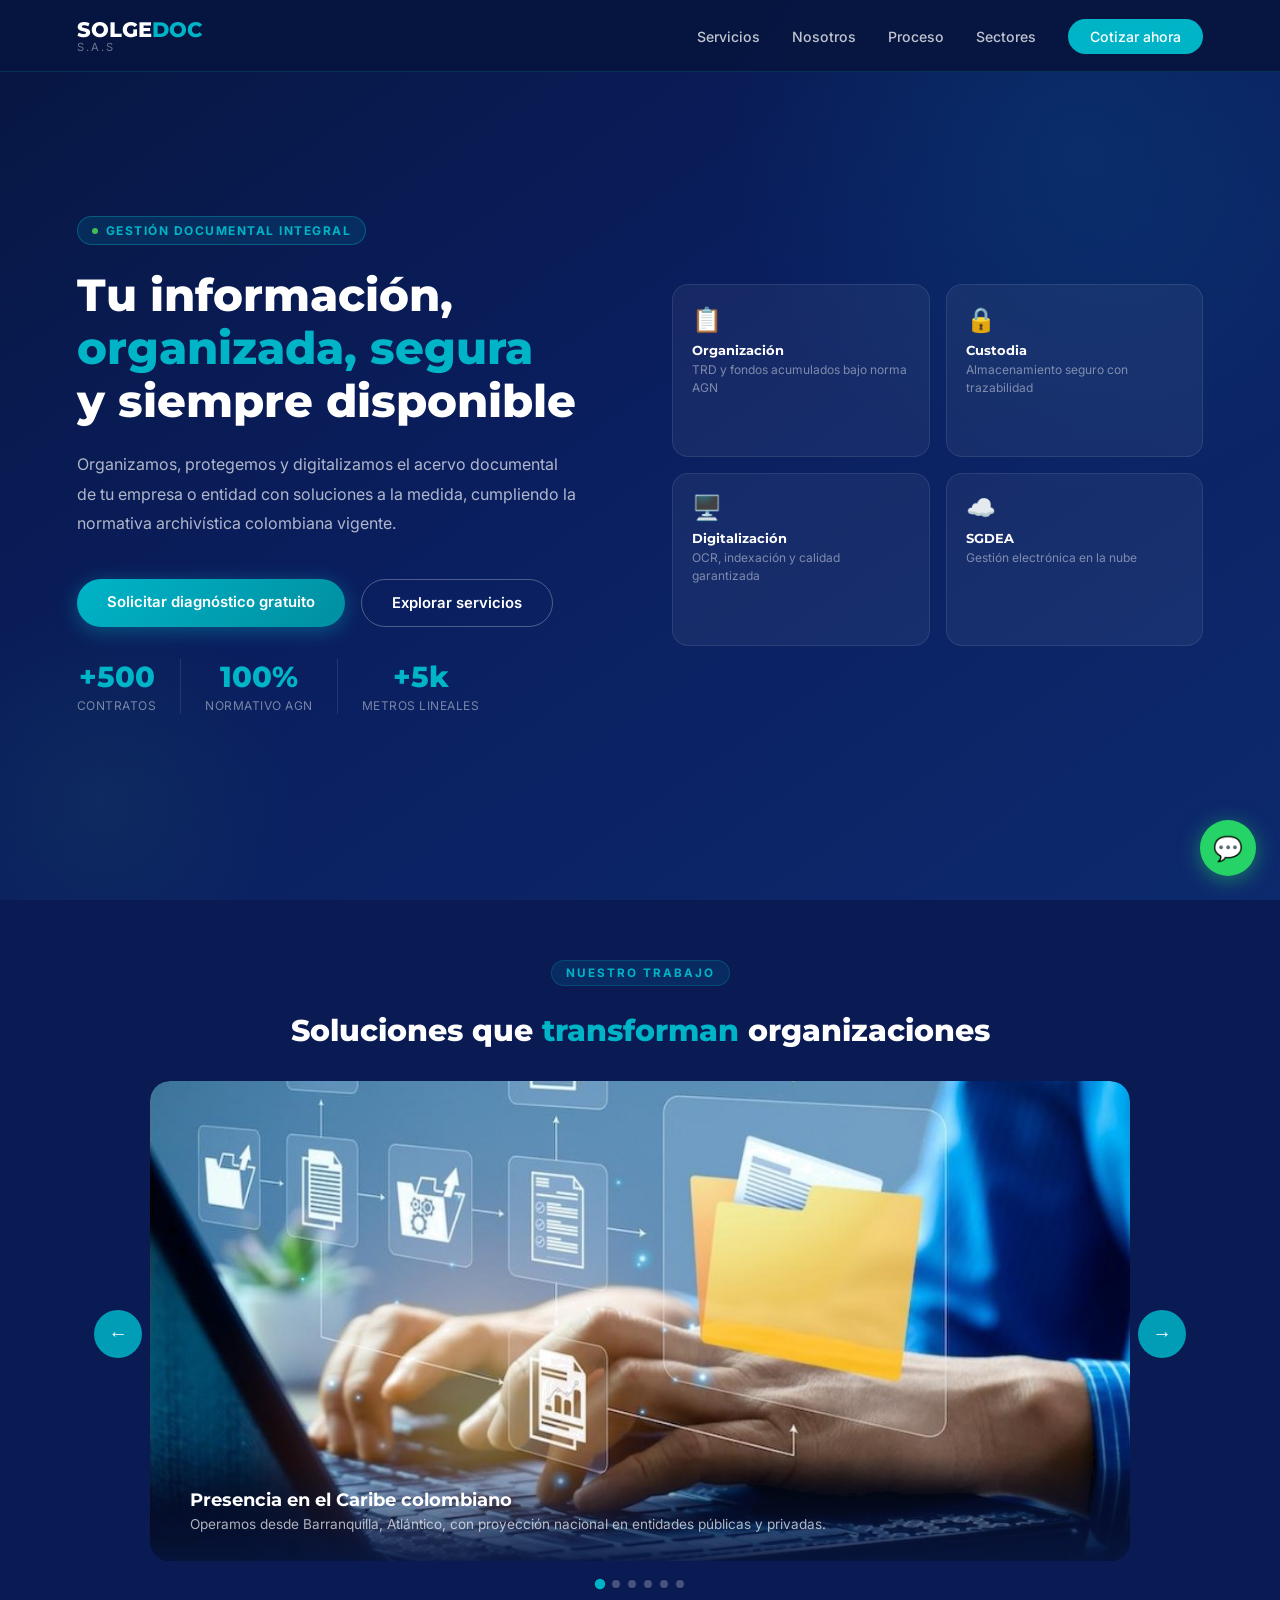
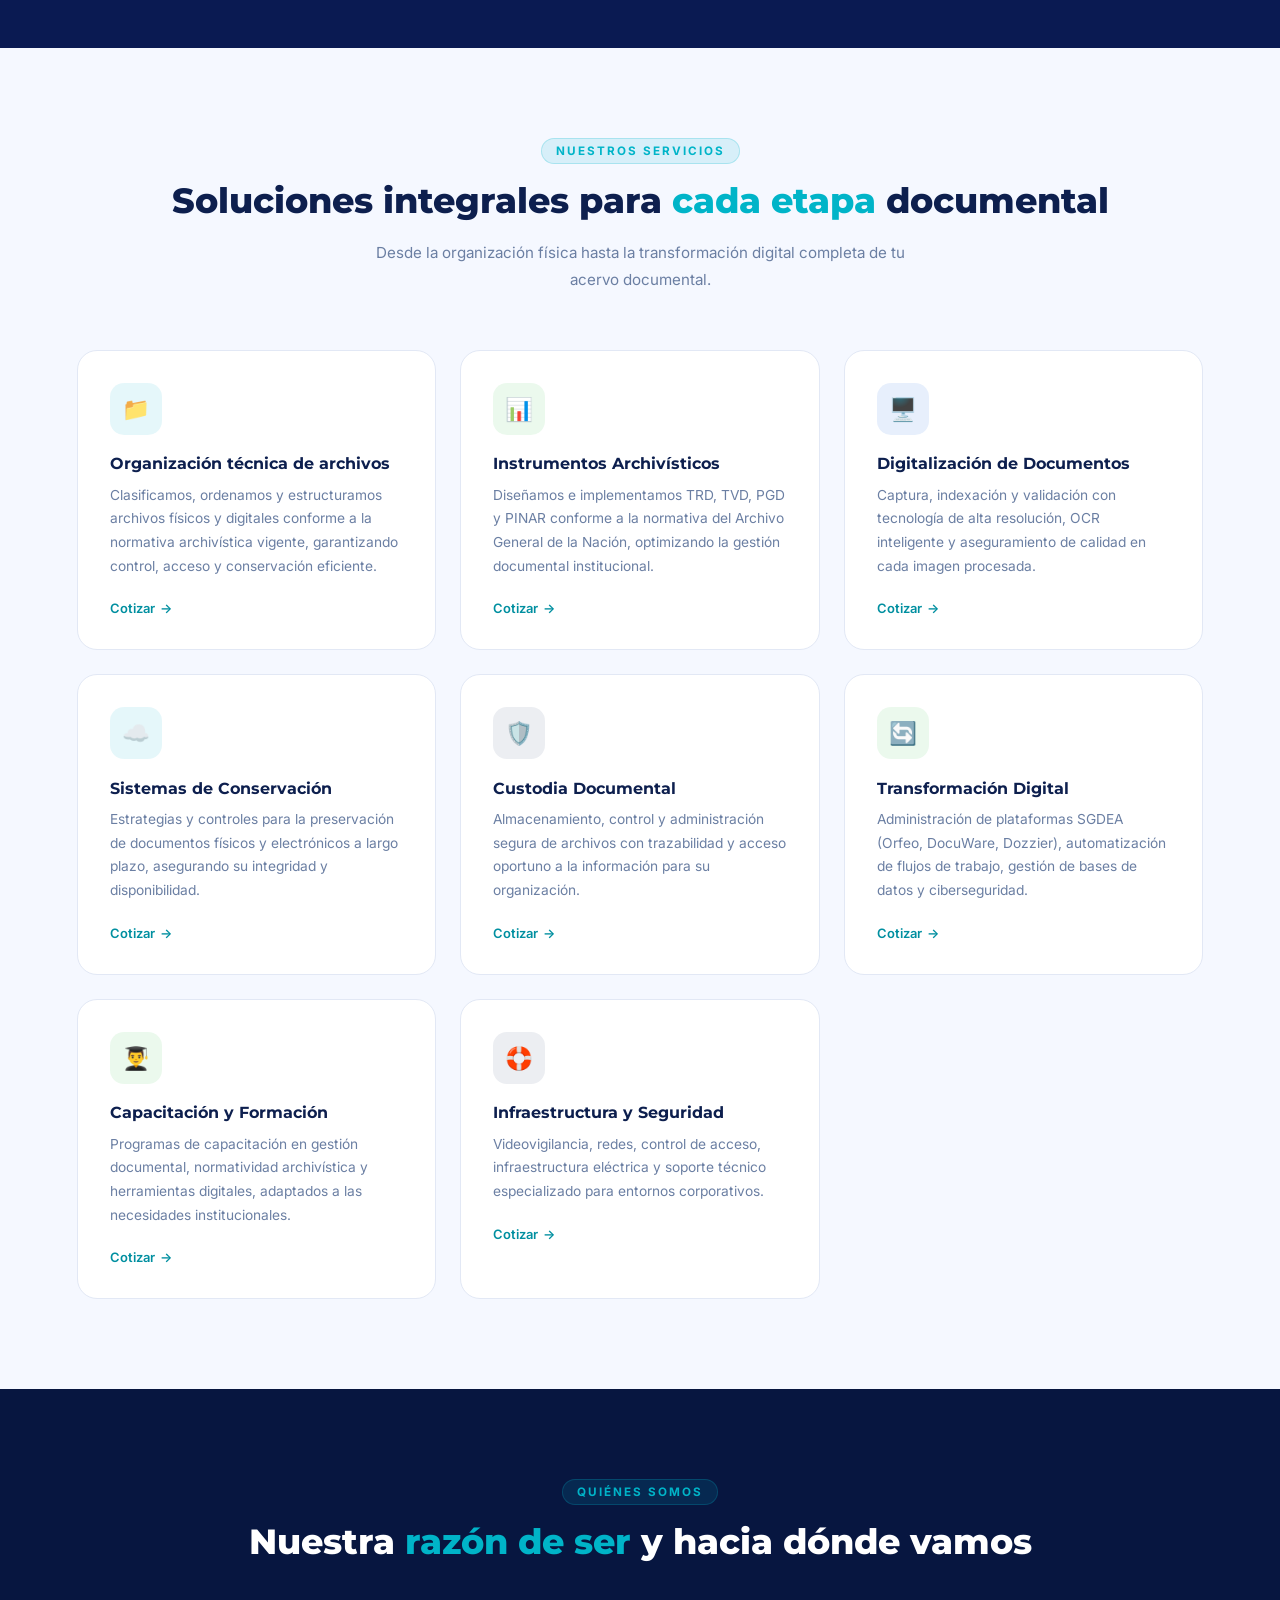
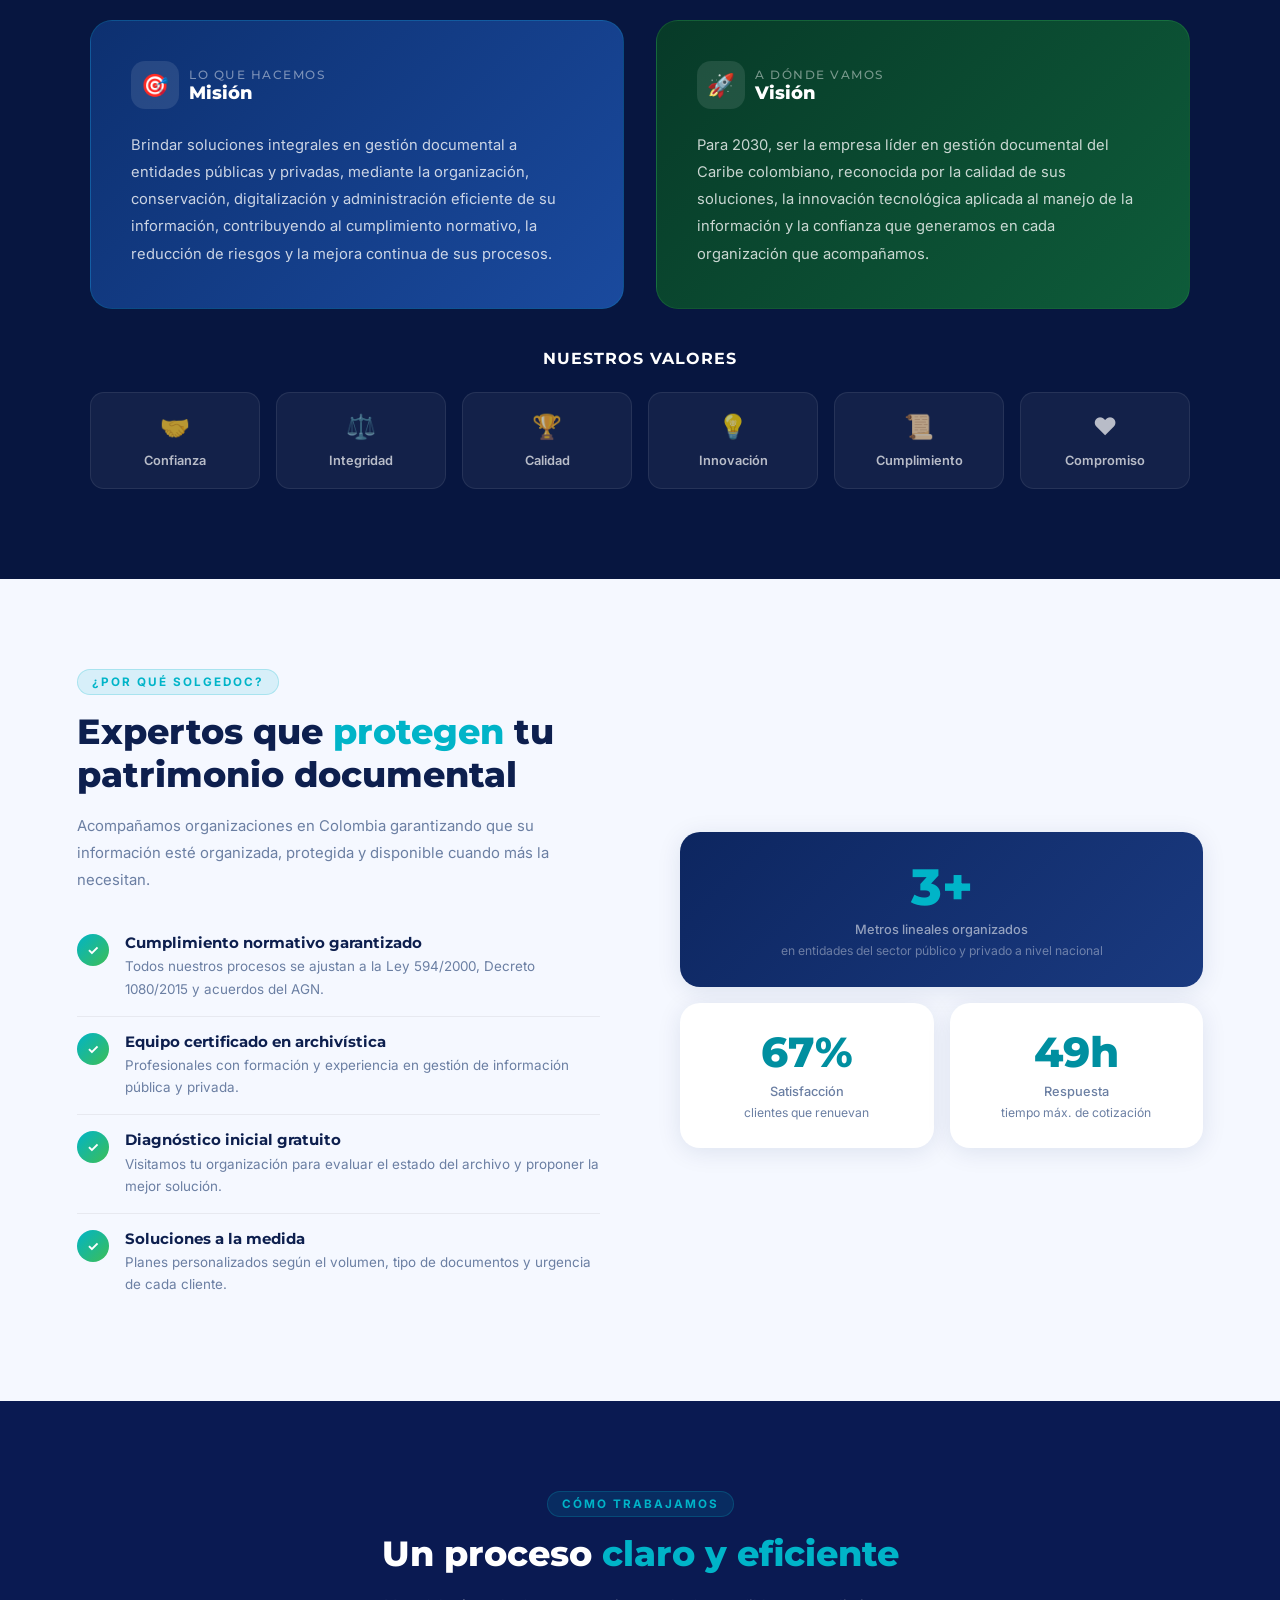
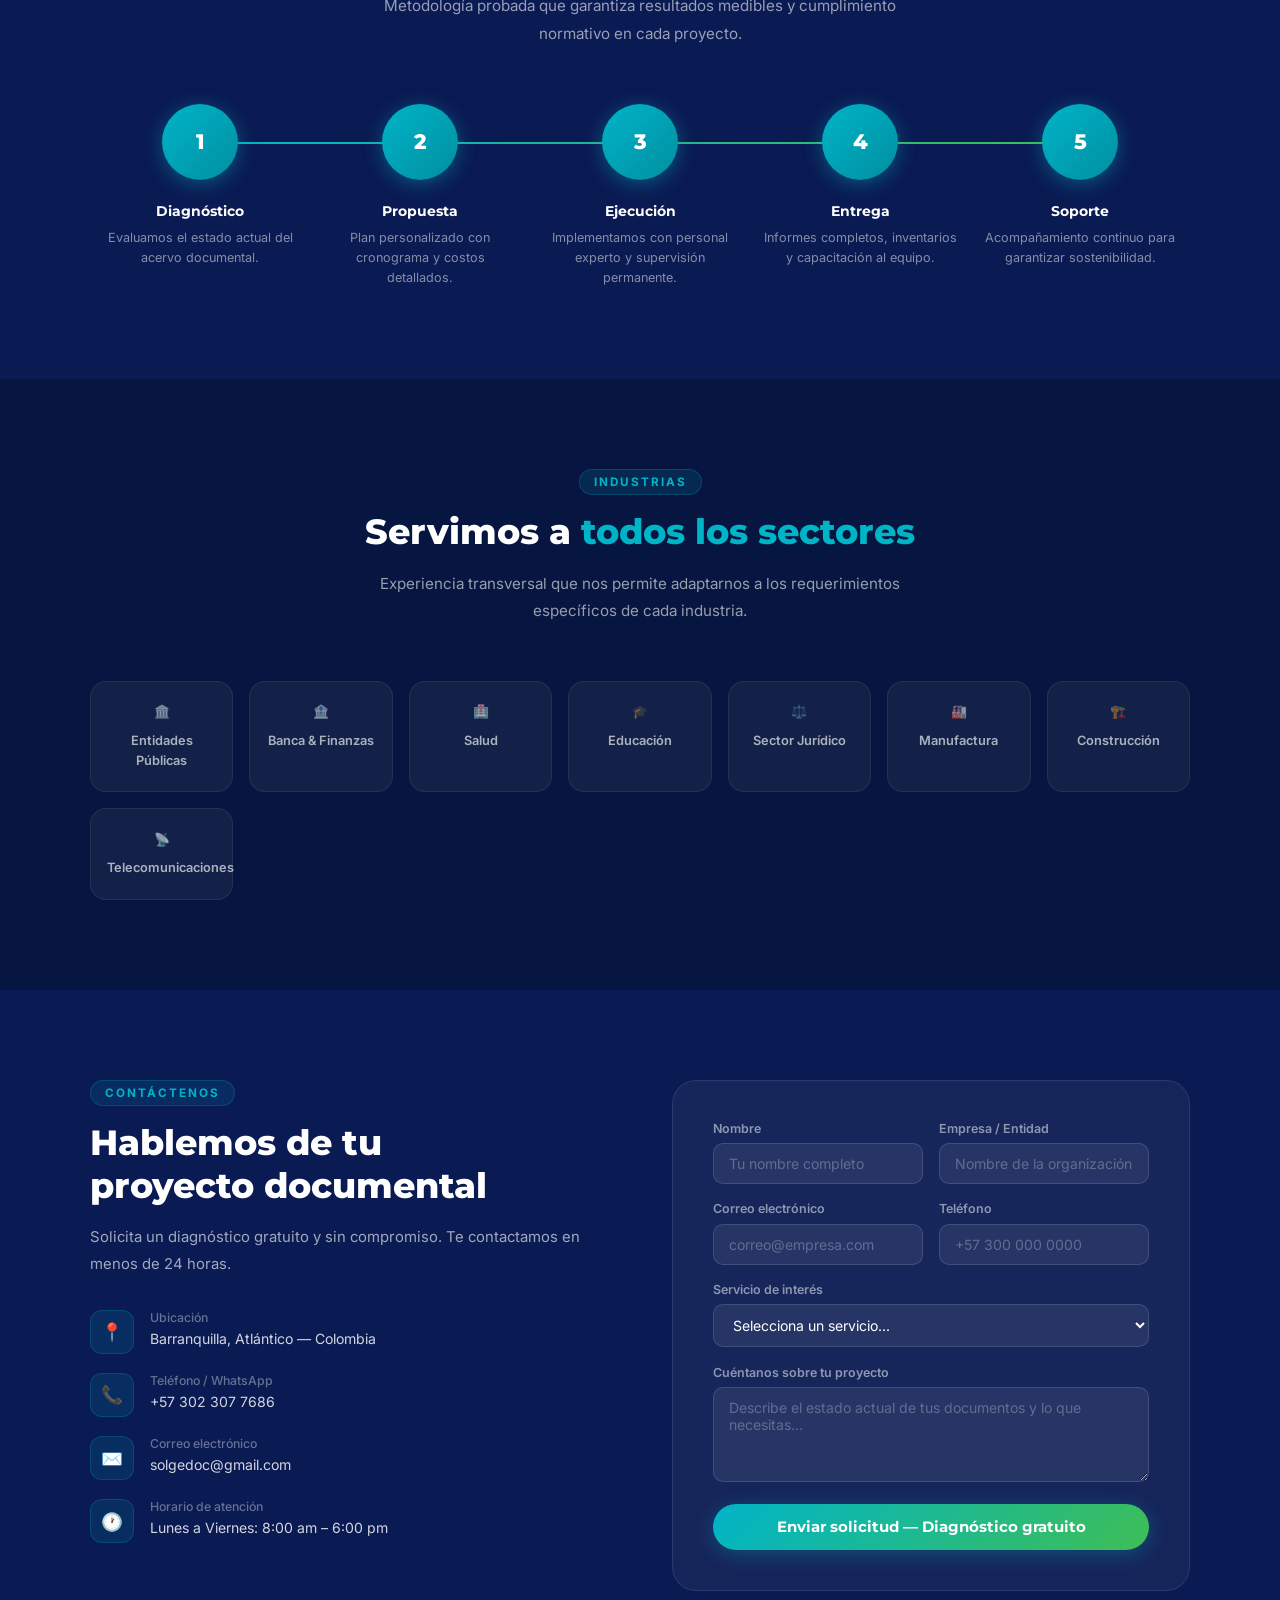
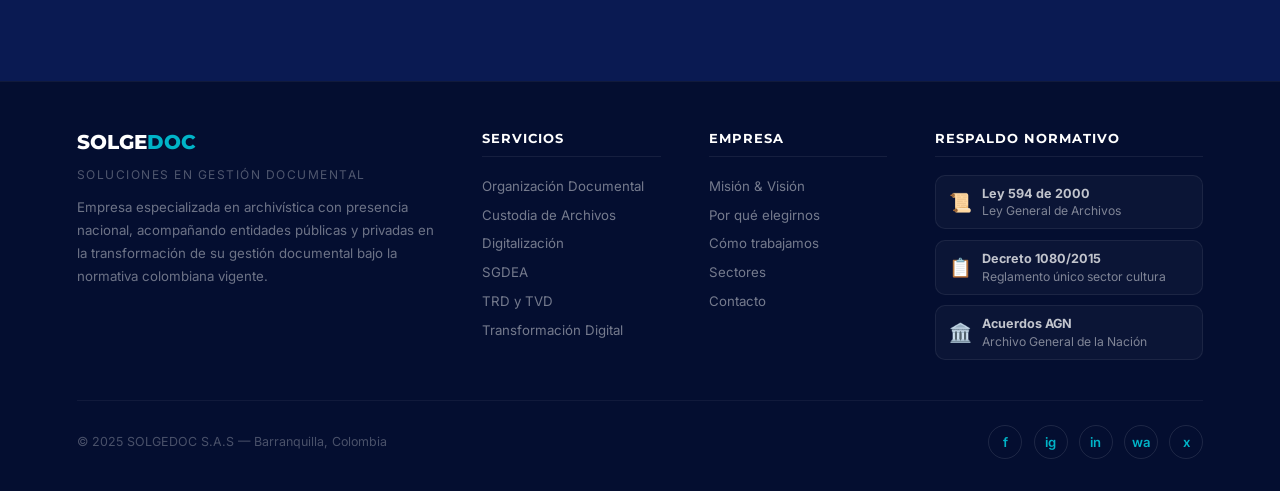
==== commit 8be73189: "Redes sociales" ====
--- a/index.html
+++ b/index.html
@@ -631,6 +631,7 @@
       <a href="#" class="social-link" title="Instagram">ig</a>
       <a href="#" class="social-link" title="LinkedIn">in</a>
       <a href="#" class="social-link" title="WhatsApp">wa</a>
+      <a href="#" class="social-link" title="x">x</a>
     </div>
   </div>
 </footer>
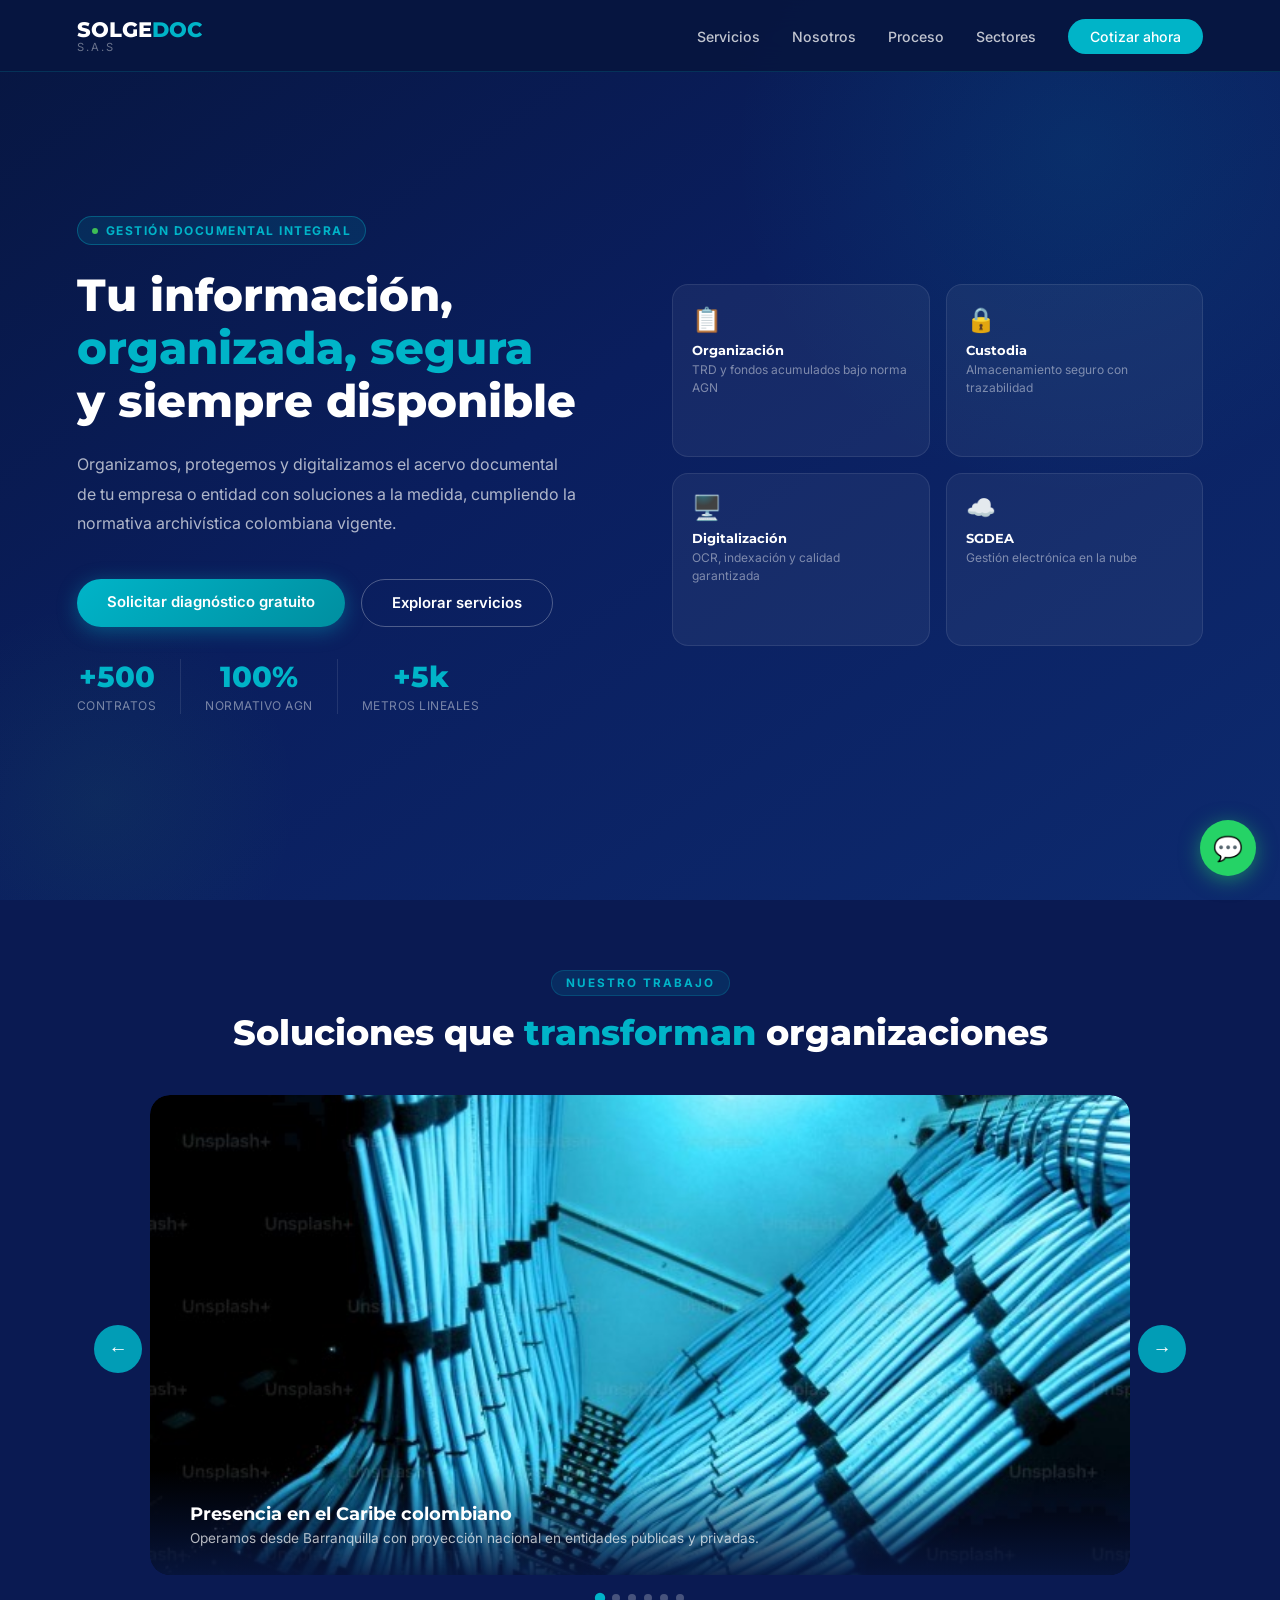
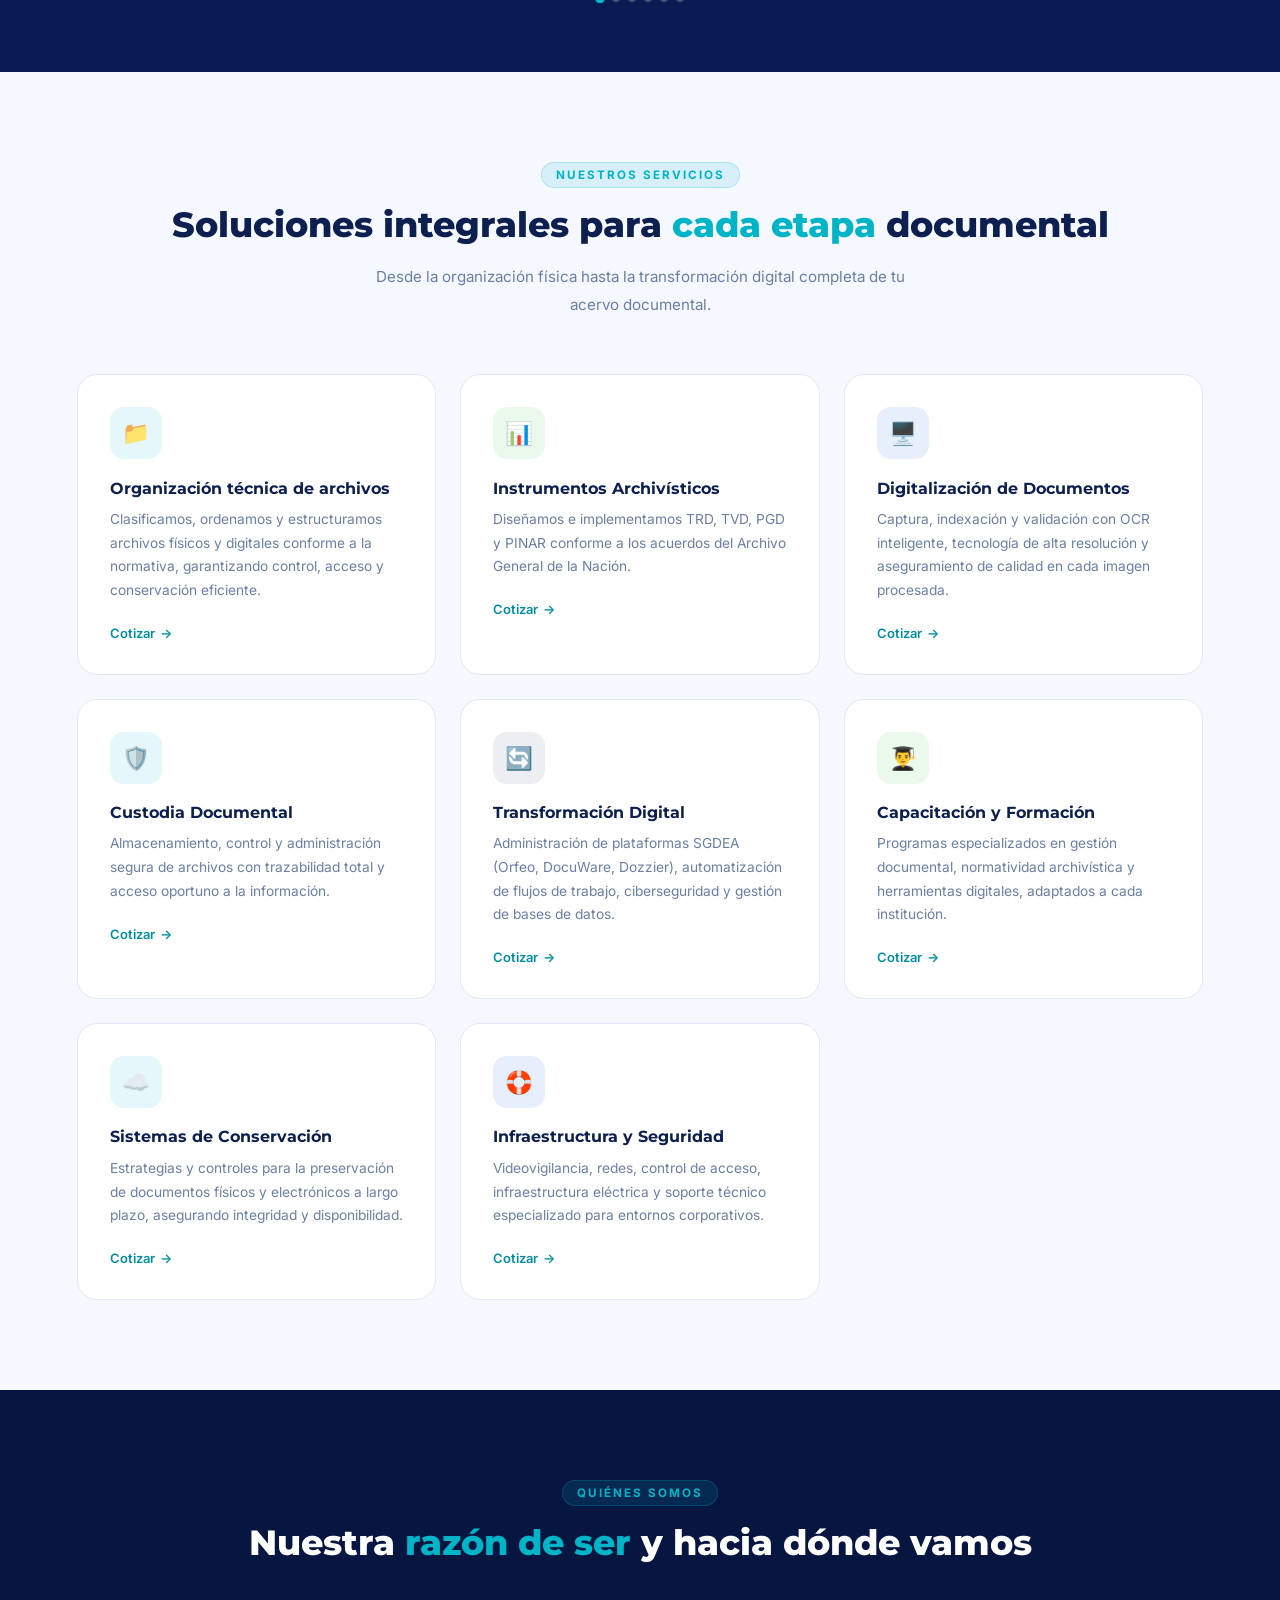
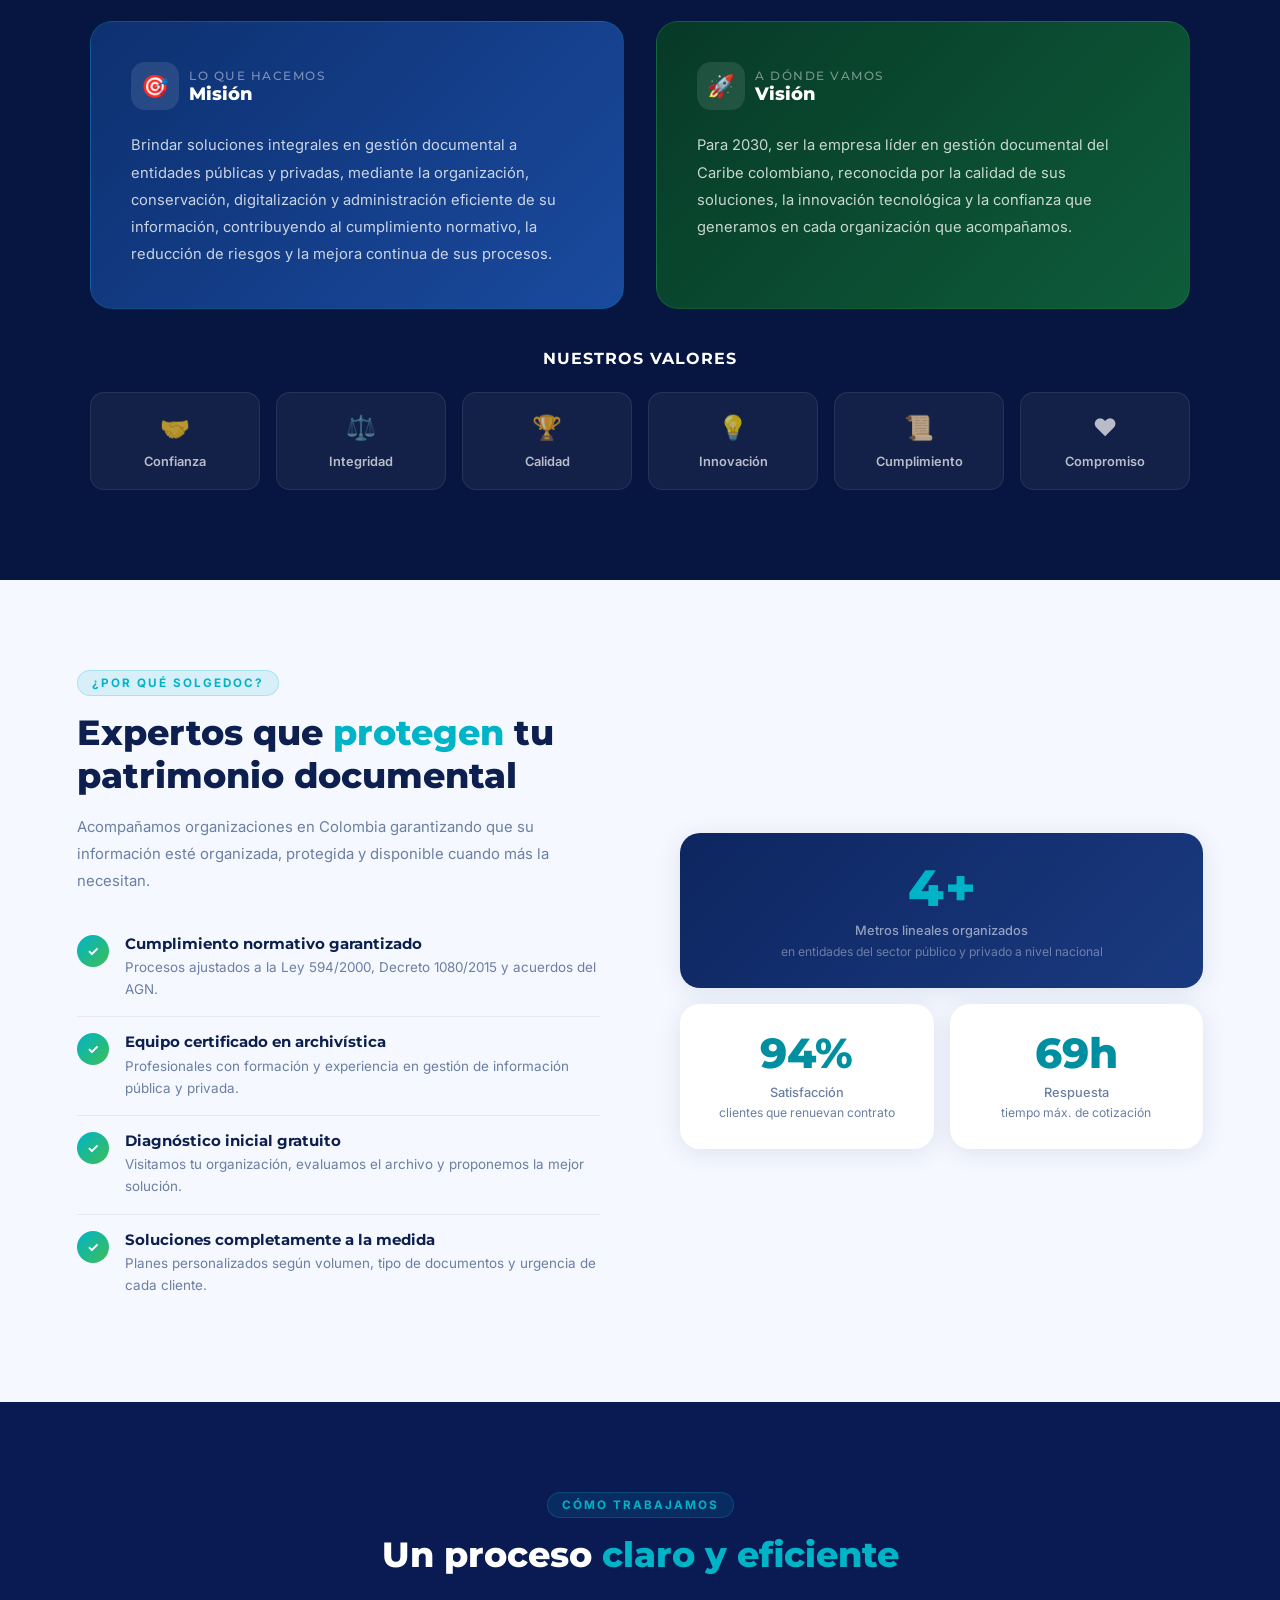
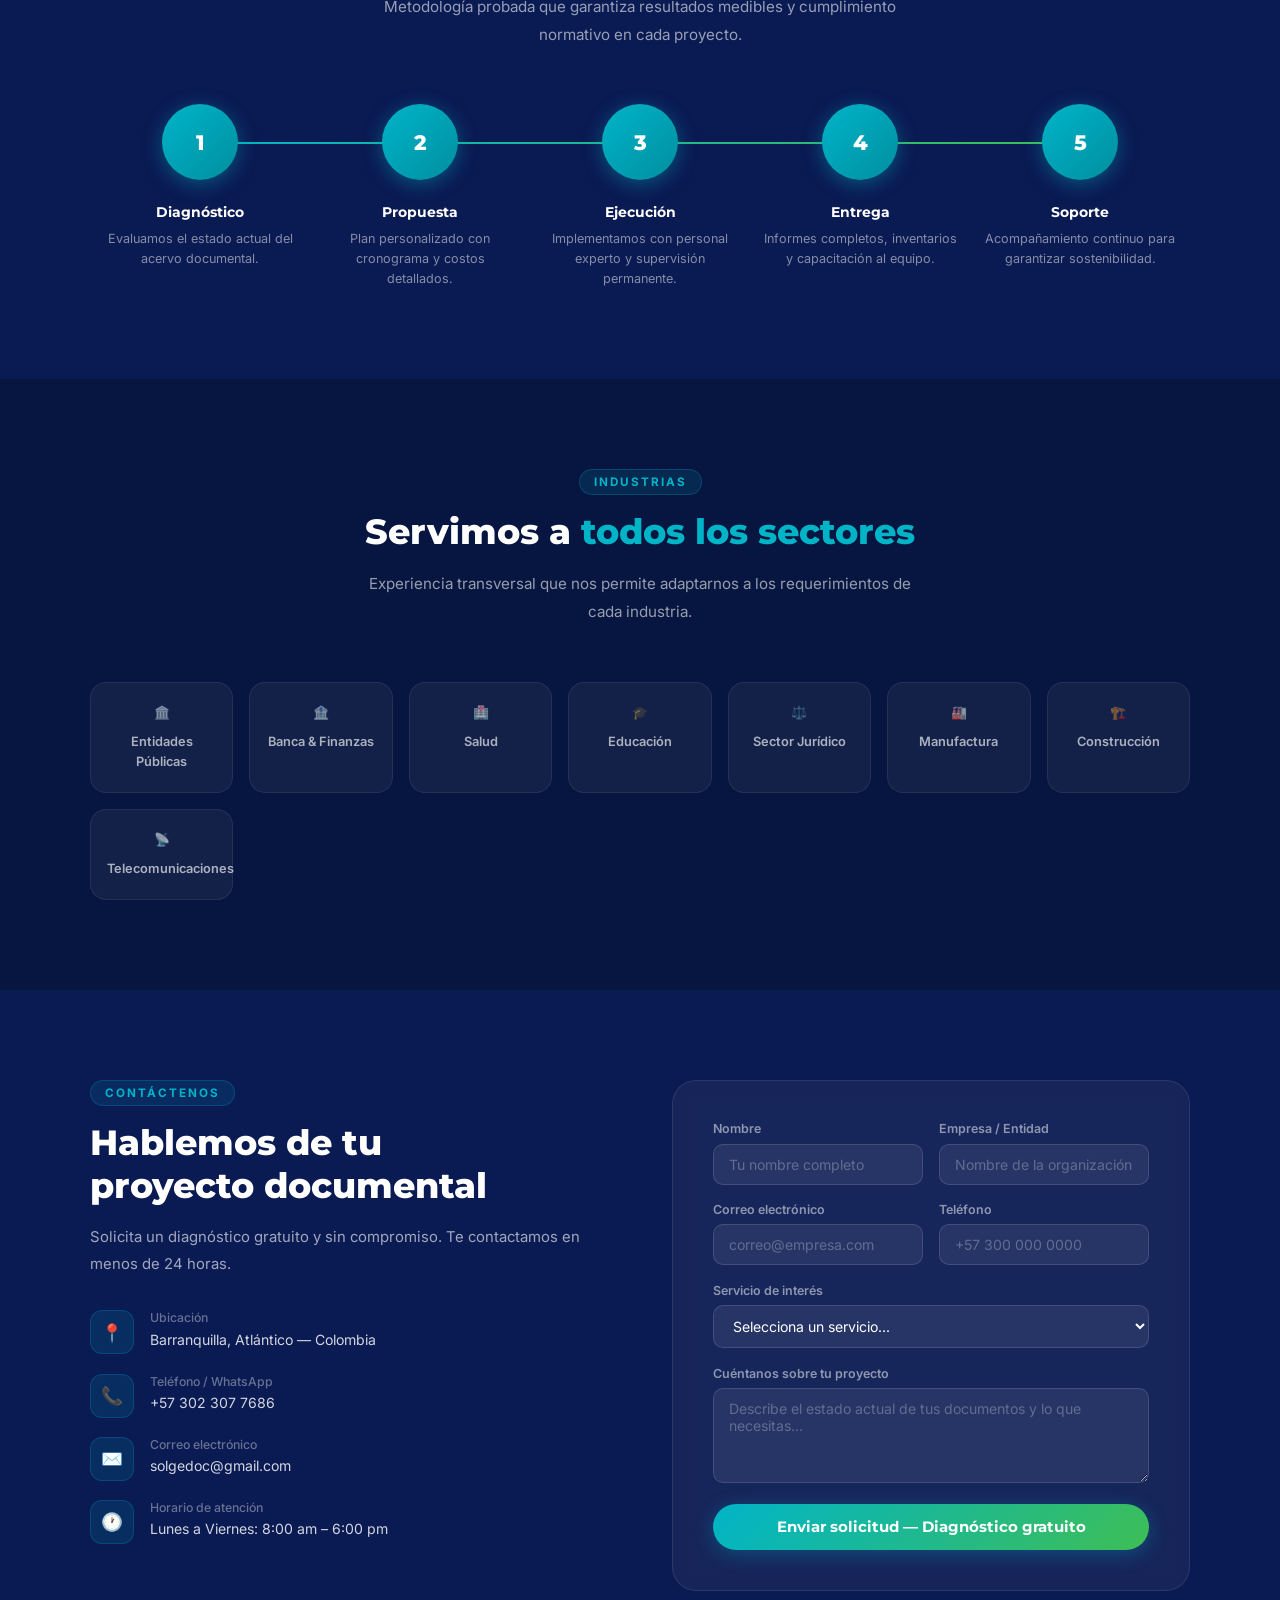
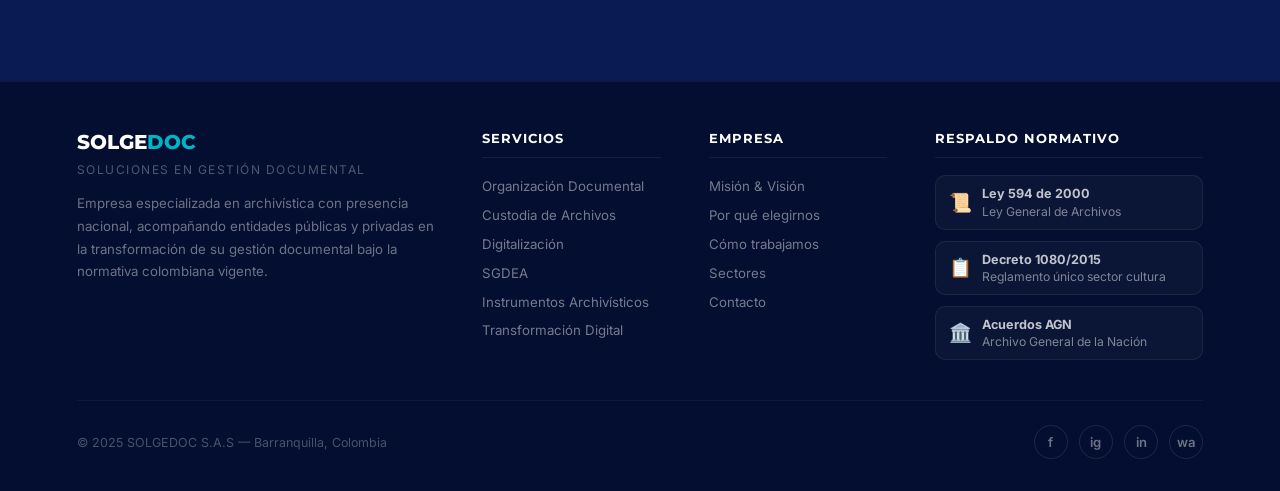
==== commit 8a64dc3b: "Cambio a versión profesional para mejorar el mantenimiento de la página" ====
--- a/index.html
+++ b/index.html
@@ -1,287 +1,24 @@
 <!DOCTYPE html>
 <html lang="es">
 <head>
-<meta charset="UTF-8">
-<meta name="viewport" content="width=device-width, initial-scale=1.0">
-<title>SOLGEDOC S.A.S – Soluciones en Gestión Documental</title>
-<link href="https://fonts.googleapis.com/css2?family=Montserrat:wght@400;500;600;700;800&family=Inter:wght@300;400;500&display=swap" rel="stylesheet">
-<style>
-  :root {
-    --navy: #0d2660;
-    --navy-dark: #071640;
-    --navy-mid: #1a3a80;
-    --navy-surface: #0e1f56;
-    --teal: #00b4c8;
-    --teal-light: #1dd9ef;
-    --teal-dark: #008fa0;
-    --green: #3ebe55;
-    --green-dark: #2a9e3d;
-    --gray-bg: #f4f7fb;
-    --text-dark: #0d1f4e;
-    --text-mid: #3a4e72;
-    --text-light: #6b7fa3;
-    --white: #ffffff;
-    --card-shadow: 0 4px 24px rgba(13,38,96,0.10);
-    --card-hover-shadow: 0 8px 40px rgba(13,38,96,0.20);
-  }
-  * { margin: 0; padding: 0; box-sizing: border-box; }
-  html { scroll-behavior: smooth; }
-  body { font-family: 'Inter', sans-serif; color: var(--text-dark); background: var(--navy-dark); overflow-x: hidden; }
-
-  /* ── NAVBAR ── */
-  nav {
-    position: fixed; top: 0; left: 0; right: 0; z-index: 1000;
-    background: rgba(7,22,64,0.97); backdrop-filter: blur(14px);
-    display: flex; align-items: center; justify-content: space-between;
-    padding: 0 6%; height: 72px;
-    border-bottom: 1px solid rgba(0,180,200,0.18);
-  }
-  .nav-logo { display: flex; align-items: center; gap: 12px; text-decoration: none; }
-  .logo-text-nav { font-family: 'Montserrat', sans-serif; font-weight: 800; font-size: 1.3rem; color: var(--white); }
-  .logo-text-nav span { color: var(--teal); }
-  .logo-sas { font-size: 0.7rem; color: rgba(255,255,255,0.4); font-weight: 400; letter-spacing: 2px; display: block; line-height: 1; }
-  .nav-links { display: flex; list-style: none; gap: 2rem; align-items: center; }
-  .nav-links a { text-decoration: none; color: rgba(255,255,255,0.75); font-size: 0.88rem; font-weight: 500; transition: color 0.2s; }
-  .nav-links a:hover { color: var(--teal); }
-  .nav-cta { background: var(--teal) !important; color: var(--white) !important; padding: 9px 22px !important; border-radius: 50px; }
-  .nav-cta:hover { background: var(--teal-light) !important; }
-  .hamburger { display: none; flex-direction: column; gap: 5px; cursor: pointer; padding: 5px; }
-  .hamburger span { display: block; width: 24px; height: 2px; background: var(--white); border-radius: 2px; }
-
-  /* ── HERO ── */
-  .hero {
-    min-height: 100vh;
-    background: linear-gradient(145deg, var(--navy-dark) 0%, #0a1e5e 45%, #0d2a6e 100%);
-    display: flex; align-items: center;
-    padding: 100px 6% 70px; position: relative; overflow: hidden;
-  }
-  .hero-bg-circle { position: absolute; border-radius: 50%; background: radial-gradient(circle, rgba(0,180,200,0.10) 0%, transparent 70%); animation: pulse 7s ease-in-out infinite; }
-  .hero-bg-circle.c1 { width: 700px; height: 700px; top: -200px; right: -150px; }
-  .hero-bg-circle.c2 { width: 400px; height: 400px; bottom: -100px; left: -100px; background: radial-gradient(circle, rgba(62,190,85,0.07) 0%, transparent 70%); animation-delay: 3s; }
-  @keyframes pulse { 0%,100%{transform:scale(1);opacity:.7} 50%{transform:scale(1.08);opacity:1} }
-
-  .hero-grid { display: grid; grid-template-columns: 1fr 1fr; gap: 4rem; align-items: center; max-width: 1200px; margin: 0 auto; position: relative; z-index: 1; width: 100%; }
-  .hero-badge { display: inline-flex; align-items: center; gap: 8px; background: rgba(0,180,200,0.13); border: 1px solid rgba(0,180,200,0.35); color: var(--teal); font-size: 0.75rem; font-weight: 700; letter-spacing: 1.5px; text-transform: uppercase; padding: 6px 14px; border-radius: 50px; margin-bottom: 1.5rem; animation: fadeUp 0.8s ease both; }
-  .hero-badge .dot { width: 6px; height: 6px; background: var(--green); border-radius: 50%; animation: blink 2s ease infinite; }
-  @keyframes blink { 0%,100%{opacity:1} 50%{opacity:0.3} }
-  .hero h1 { font-family: 'Montserrat', sans-serif; font-size: clamp(1.9rem, 3.5vw, 3rem); font-weight: 800; color: var(--white); line-height: 1.18; margin-bottom: 1.4rem; animation: fadeUp 0.9s 0.1s ease both; }
-  .hero h1 span { color: var(--teal); }
-  .hero p { font-size: 1rem; color: rgba(255,255,255,0.68); line-height: 1.85; margin-bottom: 2.5rem; max-width: 500px; animation: fadeUp 1s 0.2s ease both; }
-  .hero-buttons { display: flex; gap: 1rem; flex-wrap: wrap; animation: fadeUp 1s 0.3s ease both; }
-  .btn-primary { background: linear-gradient(135deg, var(--teal), var(--teal-dark)); color: var(--white); padding: 14px 30px; border-radius: 50px; text-decoration: none; font-weight: 600; font-size: 0.93rem; transition: transform 0.2s, box-shadow 0.2s; box-shadow: 0 4px 20px rgba(0,180,200,0.38); }
-  .btn-primary:hover { transform: translateY(-2px); box-shadow: 0 8px 30px rgba(0,180,200,0.5); }
-  .btn-secondary { background: transparent; color: var(--white); padding: 14px 30px; border-radius: 50px; text-decoration: none; font-weight: 600; font-size: 0.93rem; border: 1.5px solid rgba(255,255,255,0.28); transition: border-color 0.2s, background 0.2s; }
-  .btn-secondary:hover { border-color: var(--teal); background: rgba(0,180,200,0.09); }
-  .hero-stats-row { display: flex; gap: 1.5rem; margin-top: 2rem; animation: fadeUp 1s 0.35s ease both; }
-  .hero-stat { text-align: center; }
-  .hero-stat strong { display: block; font-family: 'Montserrat', sans-serif; font-size: 1.8rem; font-weight: 800; color: var(--teal); }
-  .hero-stat span { font-size: 0.75rem; color: rgba(255,255,255,0.45); text-transform: uppercase; letter-spacing: 0.5px; }
-  .hero-divider { width: 1px; background: rgba(255,255,255,0.1); align-self: stretch; }
-  .hero-visual { animation: fadeUp 1s 0.4s ease both; display: flex; flex-direction: column; gap: 1rem; }
-  .hero-mini-cards { display: grid; grid-template-columns: 1fr 1fr; gap: 1rem; }
-  .mini-card { background: rgba(255,255,255,0.05); border: 1px solid rgba(255,255,255,0.09); border-radius: 16px; padding: 1.2rem; transition: transform 0.3s, border-color 0.3s; }
-  .mini-card:hover { transform: translateY(-3px); border-color: rgba(0,180,200,0.3); }
-  .mini-icon { font-size: 1.5rem; margin-bottom: 0.5rem; display: block; }
-  .mini-card h4 { font-family: 'Montserrat', sans-serif; font-size: 0.82rem; font-weight: 700; color: var(--white); margin-bottom: 0.2rem; }
-  .mini-card p { font-size: 0.75rem; color: rgba(255,255,255,0.45); line-height: 1.5; }
-  @keyframes fadeUp { from{opacity:0;transform:translateY(22px)} to{opacity:1;transform:translateY(0)} }
-
-  /* ── CARRUSEL ── */
-  .carousel-section { background: #0a1a52; padding: 60px 0; overflow: hidden; }
-  .carousel-section .sec-label { text-align: center; margin-bottom: 2rem; }
-  .carousel-section .section-label { display: inline-block; background: rgba(0,180,200,0.12); color: var(--teal); font-size: 0.73rem; font-weight: 700; letter-spacing: 2px; text-transform: uppercase; padding: 5px 14px; border-radius: 50px; border: 1px solid rgba(0,180,200,0.22); }
-  .carousel-section h2 { font-family: 'Montserrat', sans-serif; font-size: clamp(1.3rem, 2.5vw, 1.9rem); font-weight: 800; color: var(--white); text-align: center; margin-top: 0.6rem; }
-  .carousel-section h2 span { color: var(--teal); }
-  .carousel-wrapper { position: relative; max-width: 1100px; margin: 2rem auto 0; padding: 0 60px; }
-  .carousel-track-outer { overflow: hidden; border-radius: 20px; }
-  .carousel-track { display: flex; transition: transform 0.5s cubic-bezier(0.25,0.46,0.45,0.94); }
-  .carousel-slide { min-width: 100%; position: relative; }
-  .carousel-slide img { width: 100%; height: 480px; object-fit: cover; display: block; border-radius: 20px; }
-  .carousel-caption { position: absolute; bottom: 0; left: 0; right: 0; background: linear-gradient(to top, rgba(7,22,64,0.92) 0%, transparent 100%); padding: 2rem 2.5rem 1.8rem; border-radius: 0 0 20px 20px; }
-  .carousel-caption h3 { font-family: 'Montserrat', sans-serif; font-size: 1.15rem; font-weight: 700; color: var(--white); margin-bottom: 0.3rem; }
-  .carousel-caption p { font-size: 0.85rem; color: rgba(255,255,255,0.68); }
-  .carousel-btn { position: absolute; top: 50%; transform: translateY(-50%); width: 48px; height: 48px; background: rgba(0,180,200,0.85); border: none; border-radius: 50%; color: white; font-size: 1.2rem; cursor: pointer; transition: background 0.2s, transform 0.2s; z-index: 10; display: flex; align-items: center; justify-content: center; }
-  .carousel-btn:hover { background: var(--teal); transform: translateY(-50%) scale(1.08); }
-  .carousel-btn.prev { left: 4px; }
-  .carousel-btn.next { right: 4px; }
-  .carousel-dots { display: flex; justify-content: center; gap: 8px; margin-top: 1.2rem; }
-  .carousel-dot { width: 8px; height: 8px; border-radius: 50%; background: rgba(255,255,255,0.25); border: none; cursor: pointer; transition: background 0.3s, transform 0.3s; }
-  .carousel-dot.active { background: var(--teal); transform: scale(1.3); }
-
-  /* ── GENERAL SECTIONS ── */
-  section { padding: 90px 6%; }
-  .section-label { display: inline-block; background: rgba(0,180,200,0.12); color: var(--teal); font-size: 0.73rem; font-weight: 700; letter-spacing: 2px; text-transform: uppercase; padding: 5px 14px; border-radius: 50px; margin-bottom: 1rem; border: 1px solid rgba(0,180,200,0.22); }
-  .section-title { font-family: 'Montserrat', sans-serif; font-size: clamp(1.5rem, 2.8vw, 2.2rem); font-weight: 800; line-height: 1.22; margin-bottom: 1rem; }
-  .section-title span { color: var(--teal); }
-  .section-subtitle { font-size: 0.95rem; line-height: 1.82; max-width: 560px; }
-  .section-header { margin-bottom: 3.5rem; }
-  .section-header.center { text-align: center; }
-  .section-header.center .section-subtitle { margin: 0 auto; }
-  .sec-light { background: #f5f8ff; }
-  .sec-light .section-title { color: var(--text-dark); }
-  .sec-light .section-subtitle { color: var(--text-light); }
-  .sec-dark { background: var(--navy-dark); }
-  .sec-dark .section-title { color: var(--white); }
-  .sec-dark .section-subtitle { color: rgba(255,255,255,0.58); }
-  .sec-mid { background: #0a1a52; }
-  .sec-mid .section-title { color: var(--white); }
-  .sec-mid .section-subtitle { color: rgba(255,255,255,0.58); }
-
-  /* ── SERVICES ── */
-  .services-grid { display: grid; grid-template-columns: repeat(auto-fit, minmax(290px, 1fr)); gap: 1.5rem; max-width: 1200px; margin: 0 auto; }
-  .service-card { background: var(--white); border: 1px solid #e2e8f5; border-radius: 20px; padding: 2rem; transition: transform 0.3s, box-shadow 0.3s, border-color 0.3s; position: relative; overflow: hidden; }
-  .service-card::before { content:''; position:absolute; top:0;left:0;right:0; height:3px; background:linear-gradient(90deg,var(--teal),var(--green)); transform:scaleX(0); transform-origin:left; transition:transform 0.3s; }
-  .service-card:hover { transform:translateY(-6px); box-shadow:var(--card-hover-shadow); border-color:rgba(0,180,200,0.22); }
-  .service-card:hover::before { transform:scaleX(1); }
-  .service-icon { width:52px; height:52px; border-radius:14px; display:flex; align-items:center; justify-content:center; font-size:1.4rem; margin-bottom:1.2rem; }
-  .service-card h3 { font-family:'Montserrat',sans-serif; font-size:1rem; font-weight:700; color:var(--text-dark); margin-bottom:0.65rem; }
-  .service-card p { font-size:0.86rem; color:var(--text-light); line-height:1.72; margin-bottom:1.2rem; }
-  .service-link { font-size:0.81rem; font-weight:600; color:var(--teal-dark); text-decoration:none; display:inline-flex; align-items:center; gap:5px; transition:gap 0.2s; }
-  .service-link:hover { gap:9px; }
-  .service-link::after { content:'→'; }
-  .ic-teal { background:rgba(0,180,200,0.1); color:var(--teal-dark); }
-  .ic-green { background:rgba(62,190,85,0.1); color:var(--green-dark); }
-  .ic-navy { background:rgba(13,38,96,0.08); color:var(--navy-mid); }
-  .ic-blue { background:rgba(26,100,220,0.1); color:#1a5cc8; }
-
-  /* ── MISSION & VISION ── */
-  .mv-grid { display:grid; grid-template-columns:1fr 1fr; gap:2rem; max-width:1100px; margin:0 auto; }
-  .mv-card { border-radius:22px; padding:2.5rem; position:relative; overflow:hidden; }
-  .mv-card.mission { background:linear-gradient(135deg,#0d3070,#1a4a9e); border:1px solid rgba(0,180,200,0.2); }
-  .mv-card.vision { background:linear-gradient(135deg,#073a28,#0e5c3a); border:1px solid rgba(62,190,85,0.2); }
-  .mv-label { display:flex; align-items:center; gap:10px; margin-bottom:1.4rem; }
-  .mv-icon { width:48px; height:48px; border-radius:14px; background:rgba(255,255,255,0.1); display:flex; align-items:center; justify-content:center; font-size:1.4rem; }
-  .mv-label-text { font-family:'Montserrat',sans-serif; font-size:1.1rem; font-weight:800; color:var(--white); }
-  .mv-label-text small { display:block; font-size:0.72rem; font-weight:500; color:rgba(255,255,255,0.45); letter-spacing:1.5px; text-transform:uppercase; }
-  .mv-card p { font-size:0.92rem; color:rgba(255,255,255,0.78); line-height:1.85; }
-  .mv-values { max-width:1100px; margin:2.5rem auto 0; }
-  .mv-values h3 { font-family:'Montserrat',sans-serif; font-size:1rem; font-weight:700; color:var(--white); text-align:center; margin-bottom:1.5rem; text-transform:uppercase; letter-spacing:1px; }
-  .values-row { display:grid; grid-template-columns:repeat(auto-fit,minmax(140px,1fr)); gap:1rem; }
-  .value-item { background:rgba(255,255,255,0.05); border:1px solid rgba(255,255,255,0.08); border-radius:14px; padding:1.2rem; text-align:center; transition:transform 0.3s, border-color 0.3s; }
-  .value-item:hover { transform:translateY(-3px); border-color:rgba(0,180,200,0.3); }
-  .value-item .v-icon { font-size:1.5rem; display:block; margin-bottom:0.5rem; }
-  .value-item span { font-size:0.8rem; font-weight:600; color:rgba(255,255,255,0.7); }
-
-  /* ── NOSOTROS ── */
-  .nosotros-grid { display:grid; grid-template-columns:1fr 1fr; gap:5rem; align-items:center; max-width:1200px; margin:0 auto; }
-  .why-list { list-style:none; margin-top:1.5rem; }
-  .why-item { display:flex; gap:1rem; align-items:flex-start; padding:1rem 0; border-bottom:1px solid rgba(0,0,0,0.06); }
-  .why-item:last-child { border-bottom:none; }
-  .why-check { width:32px; height:32px; border-radius:50%; background:linear-gradient(135deg,var(--teal),var(--green)); display:flex; align-items:center; justify-content:center; flex-shrink:0; color:var(--white); font-size:0.85rem; font-weight:700; }
-  .why-item h4 { font-family:'Montserrat',sans-serif; font-size:0.93rem; font-weight:700; color:var(--text-dark); margin-bottom:0.2rem; }
-  .why-item p { font-size:0.84rem; color:var(--text-light); line-height:1.65; }
-  .nosotros-visual { display:grid; grid-template-columns:1fr 1fr; gap:1rem; }
-  .stat-card { background:var(--white); border-radius:20px; padding:1.8rem 1.5rem; text-align:center; box-shadow:var(--card-shadow); transition:transform 0.3s; }
-  .stat-card:hover { transform:translateY(-4px); }
-  .stat-card.featured { background:linear-gradient(135deg,var(--navy),var(--navy-mid)); grid-column:span 2; }
-  .stat-card strong { display:block; font-family:'Montserrat',sans-serif; font-size:2.6rem; font-weight:800; color:var(--teal-dark); line-height:1; margin-bottom:0.4rem; }
-  .stat-card.featured strong { color:var(--teal); font-size:3.2rem; }
-  .stat-card span { font-size:0.8rem; color:var(--text-light); font-weight:500; }
-  .stat-card.featured span { color:rgba(255,255,255,0.55); }
-  .stat-card p { font-size:0.76rem; color:var(--text-light); margin-top:0.3rem; }
-  .stat-card.featured p { color:rgba(255,255,255,0.38); }
-
-  /* ── PROCESS ── */
-  .process-steps { display:grid; grid-template-columns:repeat(5,1fr); gap:0; max-width:1100px; margin:0 auto; position:relative; }
-  .process-steps::before { content:''; position:absolute; top:38px; left:10%; right:10%; height:2px; background:linear-gradient(90deg,var(--teal),var(--green)); z-index:0; }
-  .step { text-align:center; padding:0 0.8rem; position:relative; z-index:1; }
-  .step-num { width:76px; height:76px; border-radius:50%; background:linear-gradient(135deg,var(--teal),var(--teal-dark)); color:var(--white); font-family:'Montserrat',sans-serif; font-size:1.3rem; font-weight:800; display:flex; align-items:center; justify-content:center; margin:0 auto 1.4rem; box-shadow:0 4px 20px rgba(0,180,200,0.4); transition:transform 0.3s; }
-  .step:hover .step-num { transform:scale(1.08); }
-  .step h3 { font-family:'Montserrat',sans-serif; font-size:0.88rem; font-weight:700; color:var(--white); margin-bottom:0.5rem; }
-  .step p { font-size:0.79rem; color:rgba(255,255,255,0.5); line-height:1.6; }
-
-  /* ── SECTORES ── */
-  .sectors-grid { display:grid; grid-template-columns:repeat(auto-fit,minmax(130px,1fr)); gap:1rem; max-width:1100px; margin:0 auto; }
-  .sector-item { background:rgba(255,255,255,0.05); border-radius:16px; padding:1.4rem 1rem; text-align:center; border:1px solid rgba(255,255,255,0.07); transition:transform 0.3s, border-color 0.3s; }
-  .sector-item:hover { transform:translateY(-4px); border-color:rgba(0,180,200,0.35); }
-  .sector-emoji { font-size:1.9rem; display:block; margin-bottom:0.6rem; }
-  .sector-item span { font-size:0.8rem; font-weight:600; color:rgba(255,255,255,0.65); }
-
-  /* ── CONTACTO ── */
-  .contact-grid { display:grid; grid-template-columns:1fr 1fr; gap:4rem; align-items:start; max-width:1100px; margin:0 auto; }
-  .contact-info .section-title { color:var(--white); }
-  .contact-info > p { color:rgba(255,255,255,0.62); line-height:1.82; margin-bottom:2rem; font-size:0.93rem; }
-  .contact-item { display:flex; align-items:flex-start; gap:1rem; margin-bottom:1.2rem; }
-  .contact-item-icon { width:44px; height:44px; background:rgba(0,180,200,0.13); border:1px solid rgba(0,180,200,0.22); border-radius:12px; display:flex; align-items:center; justify-content:center; font-size:1.1rem; flex-shrink:0; }
-  .contact-item h4 { font-size:0.77rem; color:rgba(255,255,255,0.38); font-weight:500; margin-bottom:0.2rem; }
-  .contact-item p { color:rgba(255,255,255,0.82); font-size:0.88rem; margin:0; line-height:1.5; }
-  .contact-form { background:rgba(255,255,255,0.05); border:1px solid rgba(255,255,255,0.09); border-radius:24px; padding:2.5rem; backdrop-filter:blur(10px); }
-  .form-row { display:grid; grid-template-columns:1fr 1fr; gap:1rem; }
-  .form-group { margin-bottom:1.1rem; }
-  .form-group label { display:block; font-size:0.78rem; font-weight:600; color:rgba(255,255,255,0.52); margin-bottom:0.45rem; }
-  .form-group input,.form-group select,.form-group textarea { width:100%; background:rgba(255,255,255,0.07); border:1px solid rgba(255,255,255,0.13); border-radius:10px; padding:11px 15px; color:var(--white); font-size:0.88rem; font-family:'Inter',sans-serif; outline:none; transition:border-color 0.2s; }
-  .form-group input::placeholder,.form-group textarea::placeholder { color:rgba(255,255,255,0.28); }
-  .form-group input:focus,.form-group select:focus,.form-group textarea:focus { border-color:var(--teal); }
-  .form-group select { cursor:pointer; }
-  .form-group select option { background:var(--navy-dark); }
-  .form-group textarea { height:95px; resize:vertical; }
-  .btn-form { width:100%; background:linear-gradient(135deg,var(--teal),var(--green)); color:var(--white); border:none; padding:14px; border-radius:50px; font-size:0.92rem; font-weight:700; font-family:'Montserrat',sans-serif; cursor:pointer; transition:opacity 0.2s, transform 0.2s; box-shadow:0 4px 20px rgba(0,180,200,0.3); }
-  .btn-form:hover { opacity:0.9; transform:translateY(-1px); }
-
-  /* ── WHATSAPP FLOAT ── */
-  .whatsapp-float { position:fixed; bottom:24px; right:24px; width:56px; height:56px; background:#25d366; border-radius:50%; display:flex; align-items:center; justify-content:center; box-shadow:0 4px 20px rgba(37,211,102,0.5); z-index:999; text-decoration:none; font-size:1.5rem; animation:waGlow 2.5s ease-in-out infinite; transition:transform 0.2s; }
-  .whatsapp-float:hover { transform:scale(1.1); }
-  @keyframes waGlow { 0%,100%{box-shadow:0 4px 20px rgba(37,211,102,0.45)} 50%{box-shadow:0 4px 32px rgba(37,211,102,0.75)} }
-
-  /* ── FOOTER ── */
-  footer { background:#040e30; border-top:1px solid rgba(255,255,255,0.05); padding:3rem 6% 2rem; }
-  .footer-grid { display:grid; grid-template-columns:2fr 1fr 1fr 1.5fr; gap:3rem; max-width:1200px; margin:0 auto 2.5rem; }
-  .footer-logo { display:flex; align-items:center; gap:10px; margin-bottom:0.8rem; }
-  .footer-logo-text { font-family:'Montserrat',sans-serif; font-weight:800; font-size:1.25rem; color:var(--white); }
-  .footer-logo-text span { color:var(--teal); }
-  .footer-tagline { font-size:0.75rem; color:rgba(255,255,255,0.3); letter-spacing:1.5px; text-transform:uppercase; margin-bottom:0.9rem; }
-  .footer-desc { font-size:0.83rem; color:rgba(255,255,255,0.42); line-height:1.72; }
-  .footer-col h4 { font-family:'Montserrat',sans-serif; font-size:0.82rem; font-weight:700; color:var(--white); text-transform:uppercase; letter-spacing:1px; margin-bottom:1.1rem; padding-bottom:0.65rem; border-bottom:1px solid rgba(255,255,255,0.07); }
-  .footer-col ul { list-style:none; }
-  .footer-col ul li { margin-bottom:0.55rem; }
-  .footer-col ul li a { color:rgba(255,255,255,0.45); text-decoration:none; font-size:0.83rem; transition:color 0.2s; }
-  .footer-col ul li a:hover { color:var(--teal); }
-  .footer-certif { display:flex; flex-direction:column; gap:0.65rem; }
-  .certif-badge { display:flex; align-items:center; gap:10px; background:rgba(255,255,255,0.03); border:1px solid rgba(255,255,255,0.07); border-radius:10px; padding:9px 13px; }
-  .certif-badge span:first-child { font-size:1.15rem; }
-  .certif-badge div { font-size:0.76rem; color:rgba(255,255,255,0.48); line-height:1.4; }
-  .certif-badge strong { display:block; color:rgba(255,255,255,0.75); font-size:0.79rem; }
-  .footer-bottom { border-top:1px solid rgba(255,255,255,0.05); padding-top:1.5rem; display:flex; justify-content:space-between; align-items:center; flex-wrap:wrap; gap:1rem; max-width:1200px; margin:0 auto; }
-  .footer-bottom p { font-size:0.78rem; color:rgba(255,255,255,0.28); }
-  .footer-bottom a { color:var(--teal); text-decoration:none; }
-  .social-links { display:flex; gap:0.7rem; }
-  .social-link { width:34px; height:34px; border-radius:50%; border:1px solid rgba(255,255,255,0.1); display:flex; align-items:center; justify-content:center; color:rgba(255,255,255,0.42); text-decoration:none; font-size:0.82rem; font-weight:600; transition:border-color 0.2s, color 0.2s; }
-  .social-link:hover { border-color:var(--teal); color:var(--teal); }
-
-  /* ── REVEAL ── */
-  .reveal { opacity:0; transform:translateY(28px); transition:opacity 0.7s ease, transform 0.7s ease; }
-  .reveal.visible { opacity:1; transform:translateY(0); }
-
-  /* ── RESPONSIVE ── */
-  @media (max-width:900px) {
-    .hero-grid,.nosotros-grid,.contact-grid,.mv-grid { grid-template-columns:1fr; gap:2.5rem; }
-    .hero-visual { display:none; }
-    .process-steps { grid-template-columns:1fr 1fr; }
-    .process-steps::before { display:none; }
-    .footer-grid { grid-template-columns:1fr 1fr; }
-    .nav-links { display:none; }
-    .hamburger { display:flex; }
-    .form-row { grid-template-columns:1fr; }
-    .carousel-slide img { height:300px; }
-    .carousel-wrapper { padding: 0 40px; }
-  }
-  @media (max-width:600px) {
-    .footer-grid { grid-template-columns:1fr; }
-    section { padding:60px 5%; }
-    nav { padding:0 5%; }
-    .process-steps { grid-template-columns:1fr; }
-    .carousel-slide img { height:220px; }
-  }
-</style>
+  <meta charset="UTF-8">
+  <meta name="viewport" content="width=device-width, initial-scale=1.0">
+  <meta name="description" content="SOLGEDOC S.A.S – Soluciones integrales en gestión documental para entidades públicas y privadas en Colombia. Organización, digitalización, custodia y transformación digital de archivos.">
+  <title>SOLGEDOC S.A.S – Gestión Documental en Colombia</title>
+  <link rel="preconnect" href="https://fonts.googleapis.com">
+  <link rel="preconnect" href="https://fonts.gstatic.com" crossorigin>
+  <link href="https://fonts.googleapis.com/css2?family=Montserrat:wght@400;600;700;800&family=Inter:wght@300;400;500&display=swap" rel="stylesheet">
+  <link rel="stylesheet" href="css/styles.css">
 </head>
 <body>
 
-<!-- WHATSAPP -->
-<a href="https://wa.me/573023077686?text=Hola,%20deseo%20información%20sobre%20los%20servicios%20de%20SOLGEDOC" class="whatsapp-float" target="_blank" title="WhatsApp">💬</a>
-
-<!-- NAVBAR -->
+<!-- WHATSAPP FLOTANTE -->
+<a href="https://wa.me/573023077686?text=Hola,%20deseo%20información%20sobre%20los%20servicios%20de%20SOLGEDOC"
+   class="whatsapp-float" target="_blank" rel="noopener" aria-label="Contactar por WhatsApp">💬</a>
+
+<!-- ══════════════════ NAVBAR ══════════════════ -->
 <nav id="navbar">
-  <a href="#" class="nav-logo">
+  <a href="#inicio" class="nav-logo">
     <div>
       <span class="logo-text-nav">SOLGE<span>DOC</span></span>
       <span class="logo-sas">S.A.S</span>
@@ -294,10 +31,12 @@
     <li><a href="#sectores">Sectores</a></li>
     <li><a href="#contacto" class="nav-cta">Cotizar ahora</a></li>
   </ul>
-  <div class="hamburger" onclick="toggleMenu()"><span></span><span></span><span></span></div>
+  <div class="hamburger" onclick="toggleMenu()" aria-label="Menú">
+    <span></span><span></span><span></span>
+  </div>
 </nav>
 
-<!-- HERO -->
+<!-- ══════════════════ HERO ══════════════════ -->
 <section class="hero" id="inicio">
   <div class="hero-bg-circle c1"></div>
   <div class="hero-bg-circle c2"></div>
@@ -329,66 +68,81 @@
   </div>
 </section>
 
-<!-- CARRUSEL -->
+<!-- ══════════════════ CARRUSEL ══════════════════ -->
+<!--
+  CÓMO CAMBIAR LAS IMÁGENES DEL CARRUSEL:
+  1. Reemplaza los archivos en la carpeta /img/ con las nuevas imágenes
+  2. Actualiza el atributo src de cada <img> si cambia el nombre del archivo
+  3. Actualiza el texto de <h3> y <p> dentro de .carousel-caption si deseas
+  4. Haz git add, git commit, git push y firebase deploy
+-->
 <div class="carousel-section" id="galeria">
-  <div class="sec-label">
+  <div class="carousel-header">
     <span class="section-label">Nuestro trabajo</span>
-    <h2>Soluciones que <span>transforman</span> organizaciones</h2>
+    <h2 class="section-title" style="color:#fff;">Soluciones que <span>transforman</span> organizaciones</h2>
   </div>
   <div class="carousel-wrapper">
     <div class="carousel-track-outer">
       <div class="carousel-track" id="carouselTrack">
-        <div class="carousel-slide">
-          <img src="[data-uri]" alt="Ciudad de Barranquilla">
+
+        <div class="carousel-slide">
+          <img src="img/slide1.jpg" alt="Barranquilla – sede principal de SOLGEDOC" loading="lazy">
           <div class="carousel-caption">
             <h3>Presencia en el Caribe colombiano</h3>
-            <p>Operamos desde Barranquilla, Atlántico, con proyección nacional en entidades públicas y privadas.</p>
-          </div>
-        </div>
-        <div class="carousel-slide">
-          <img src="[data-uri]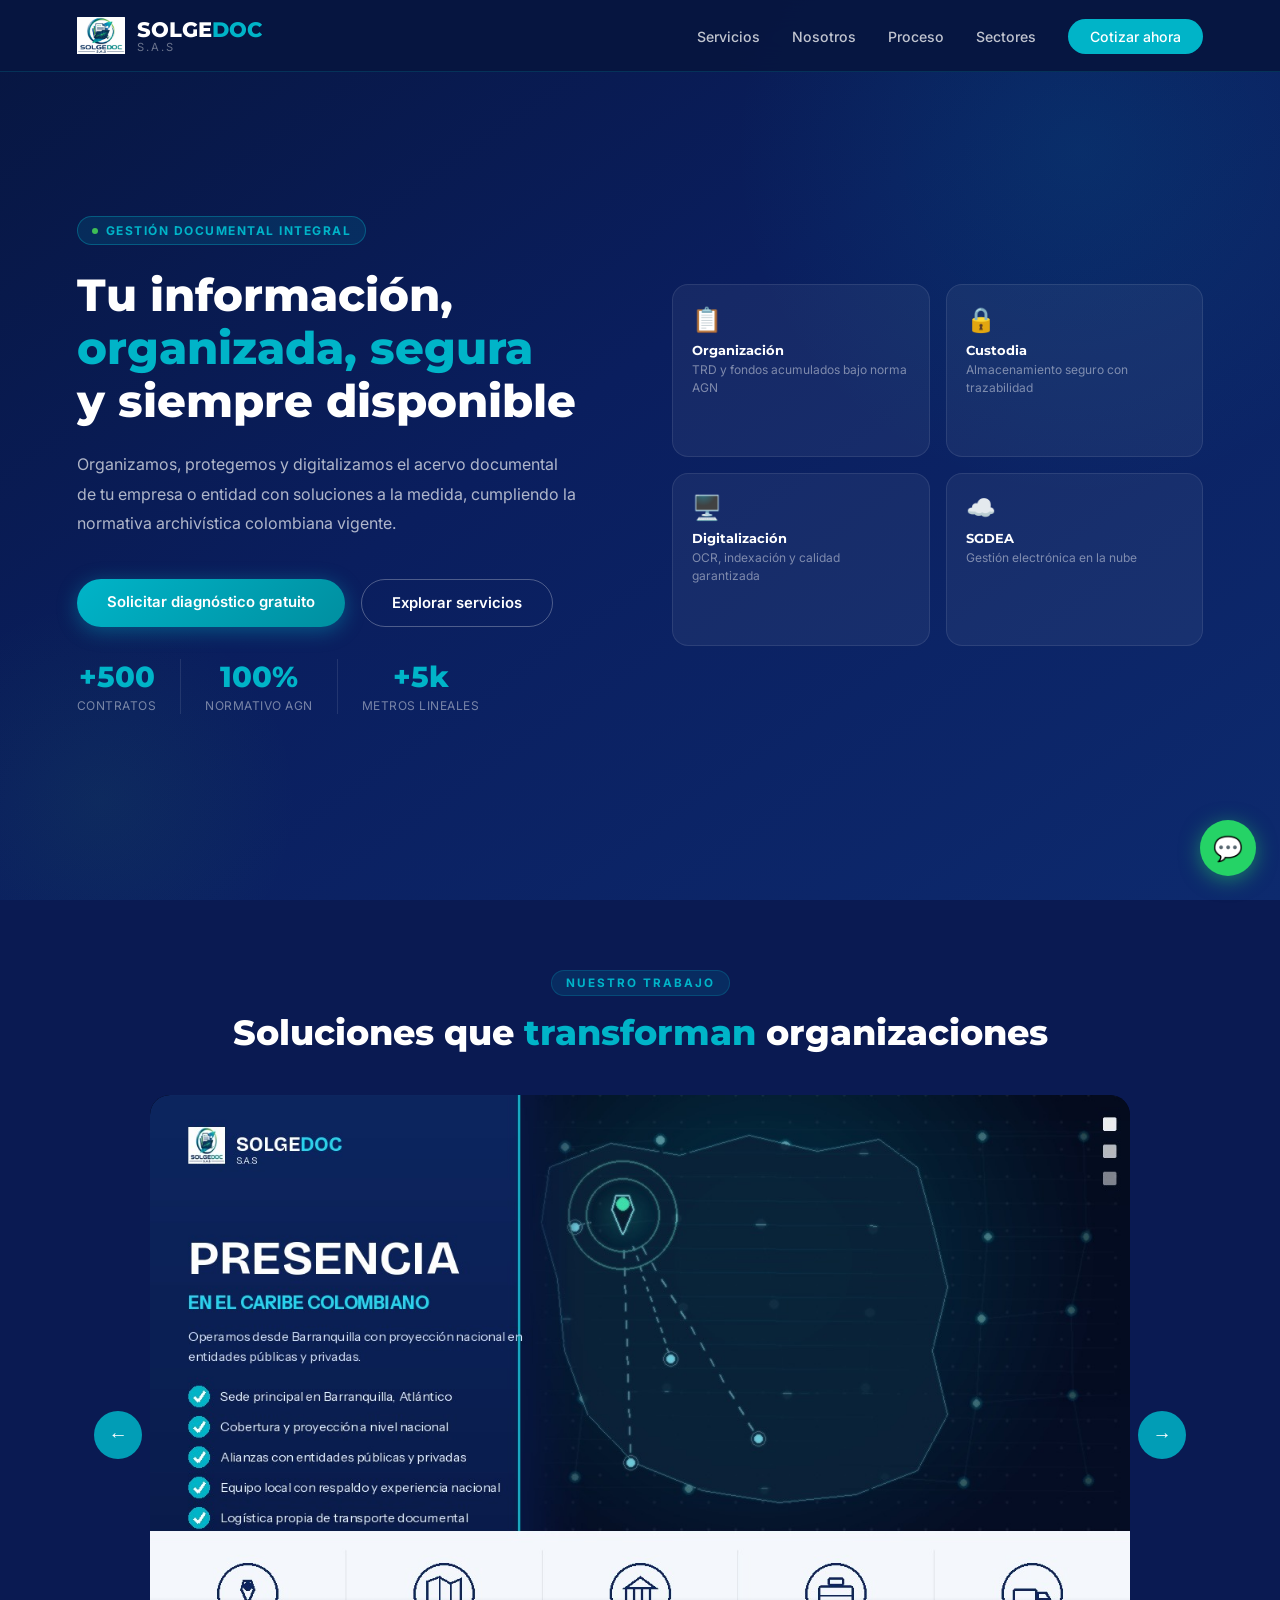
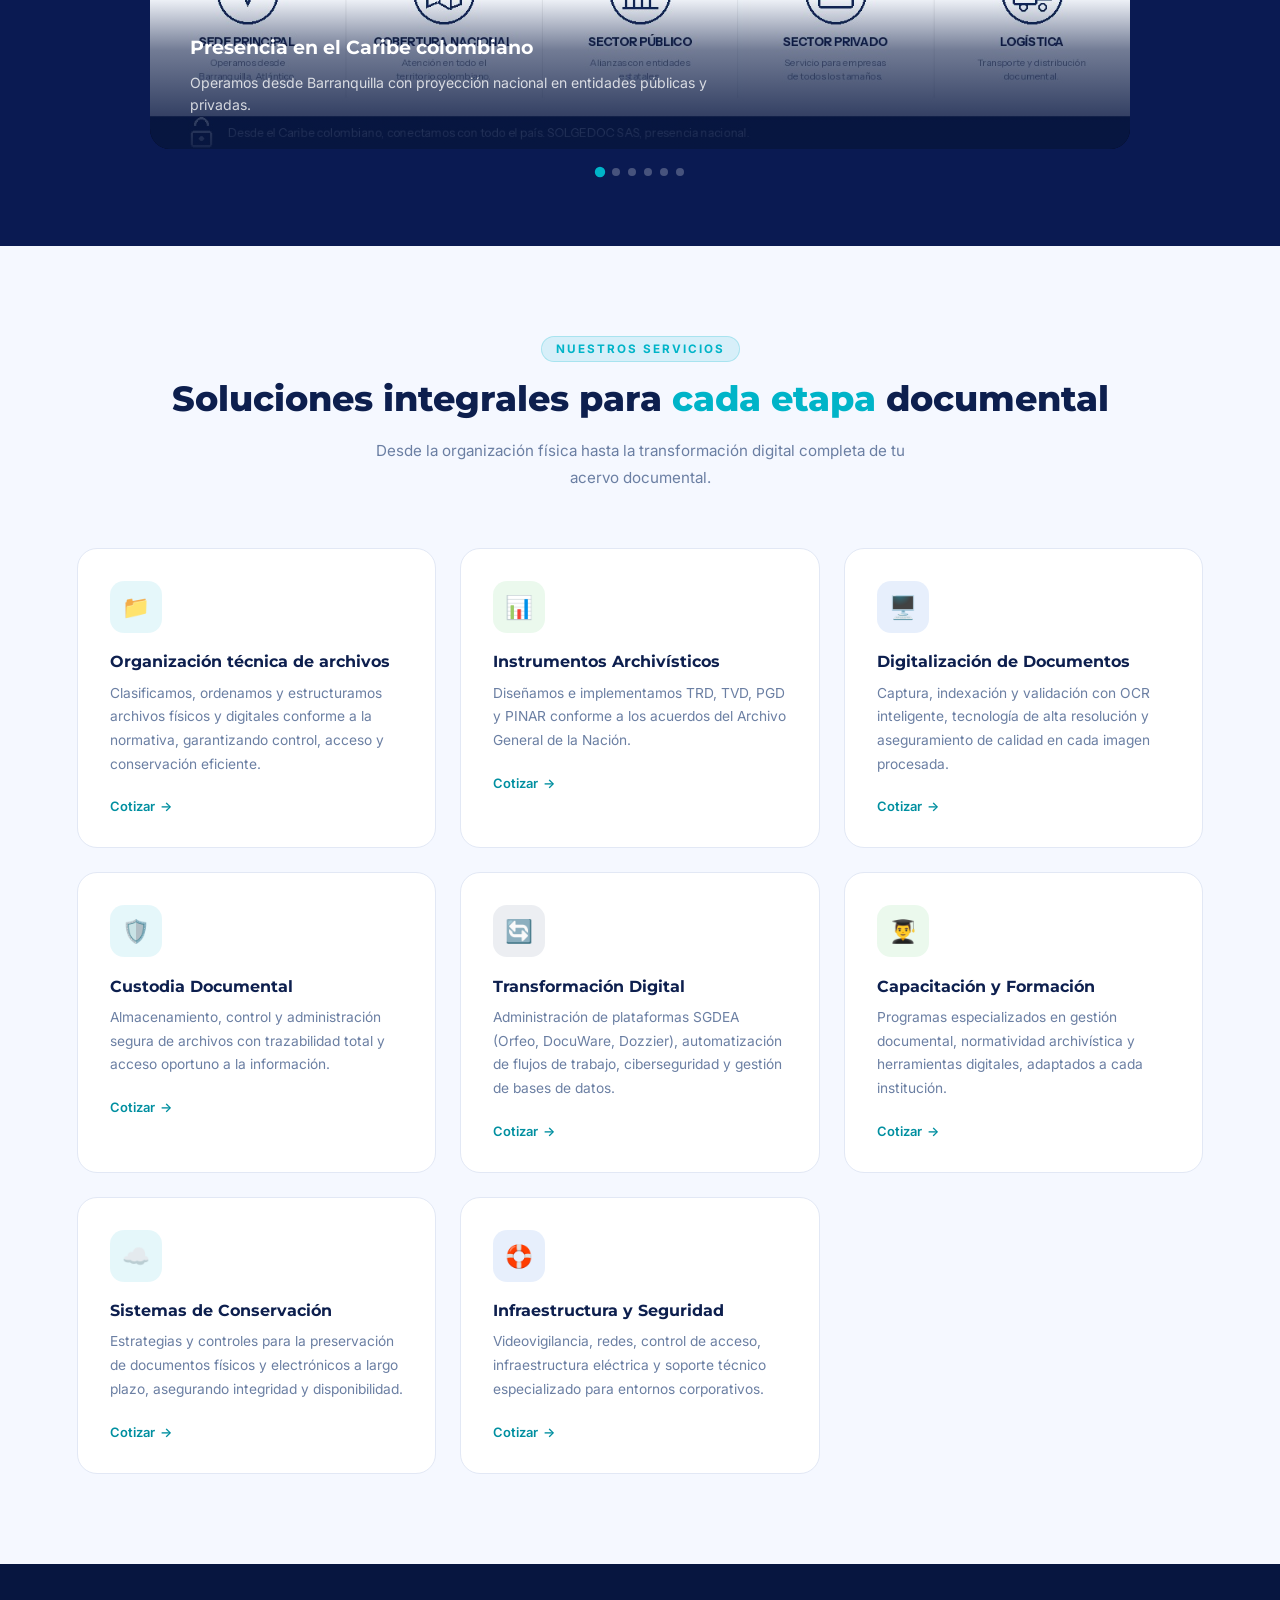
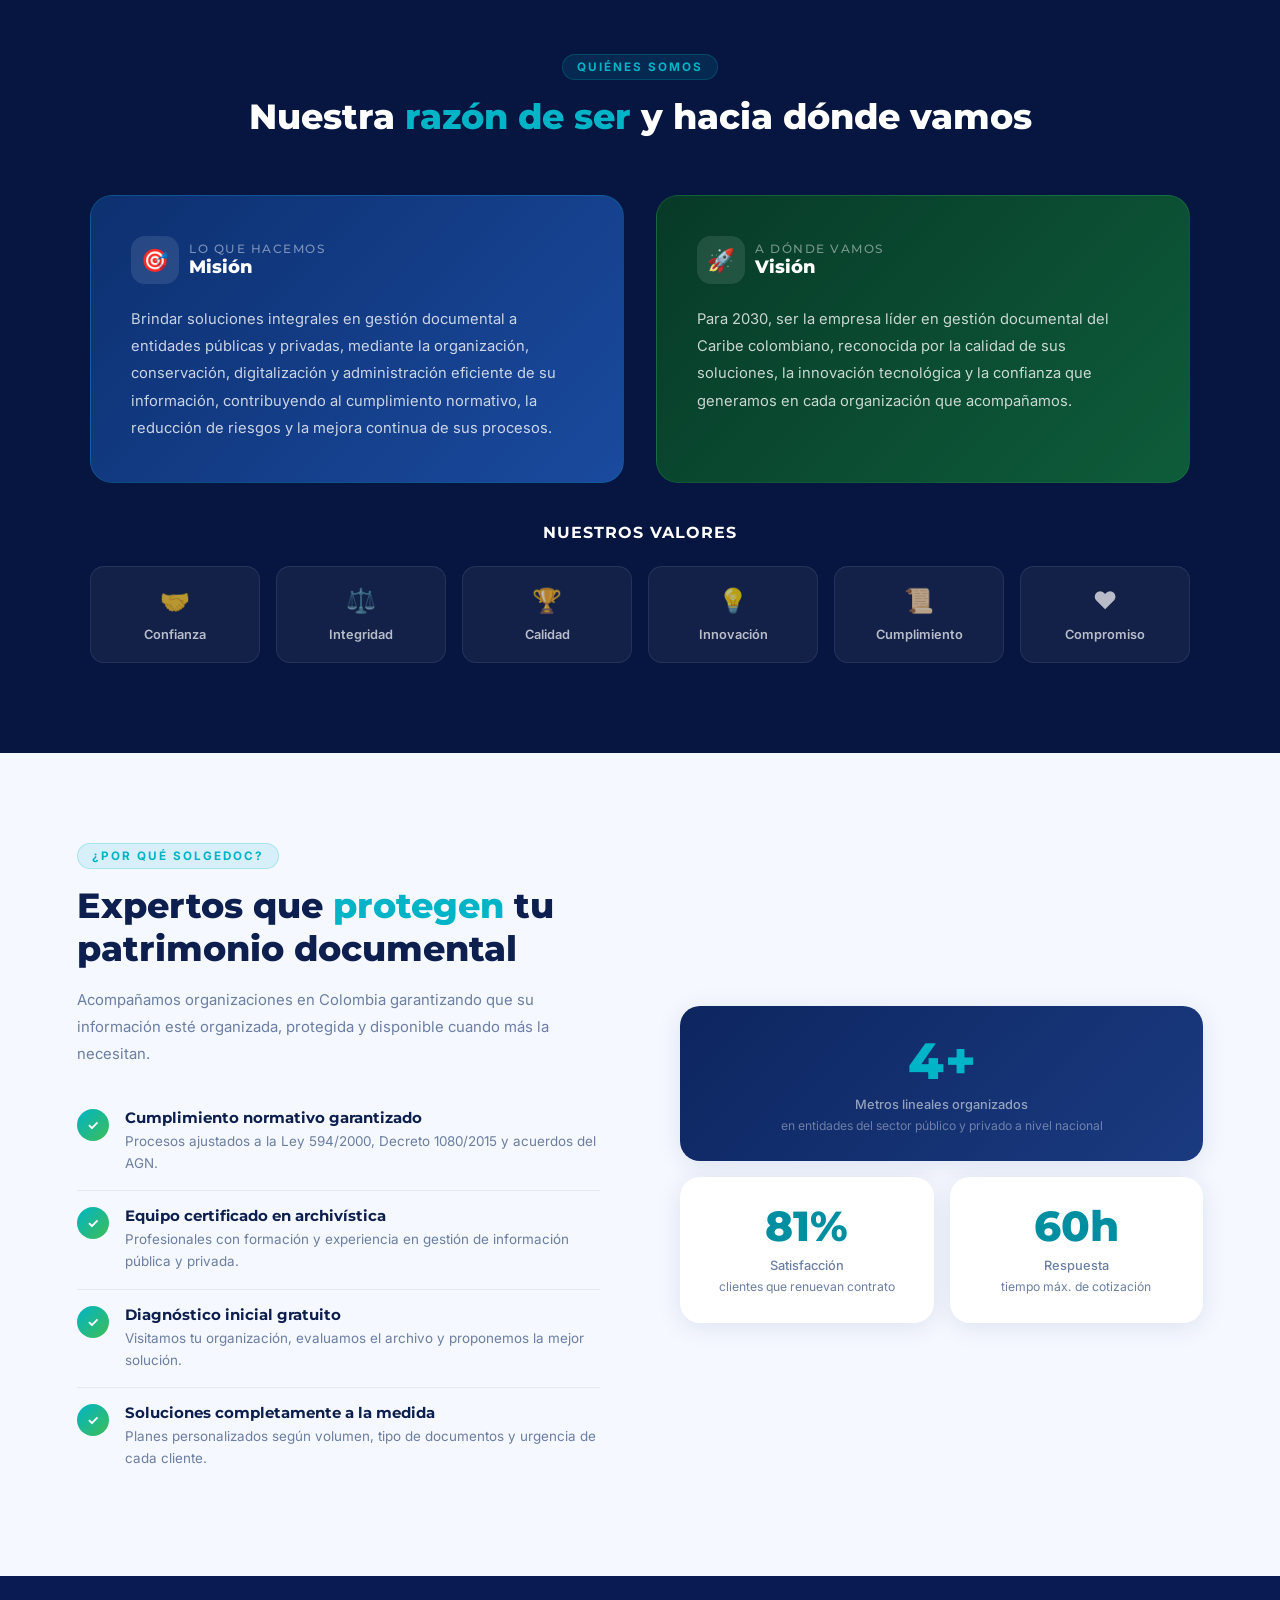
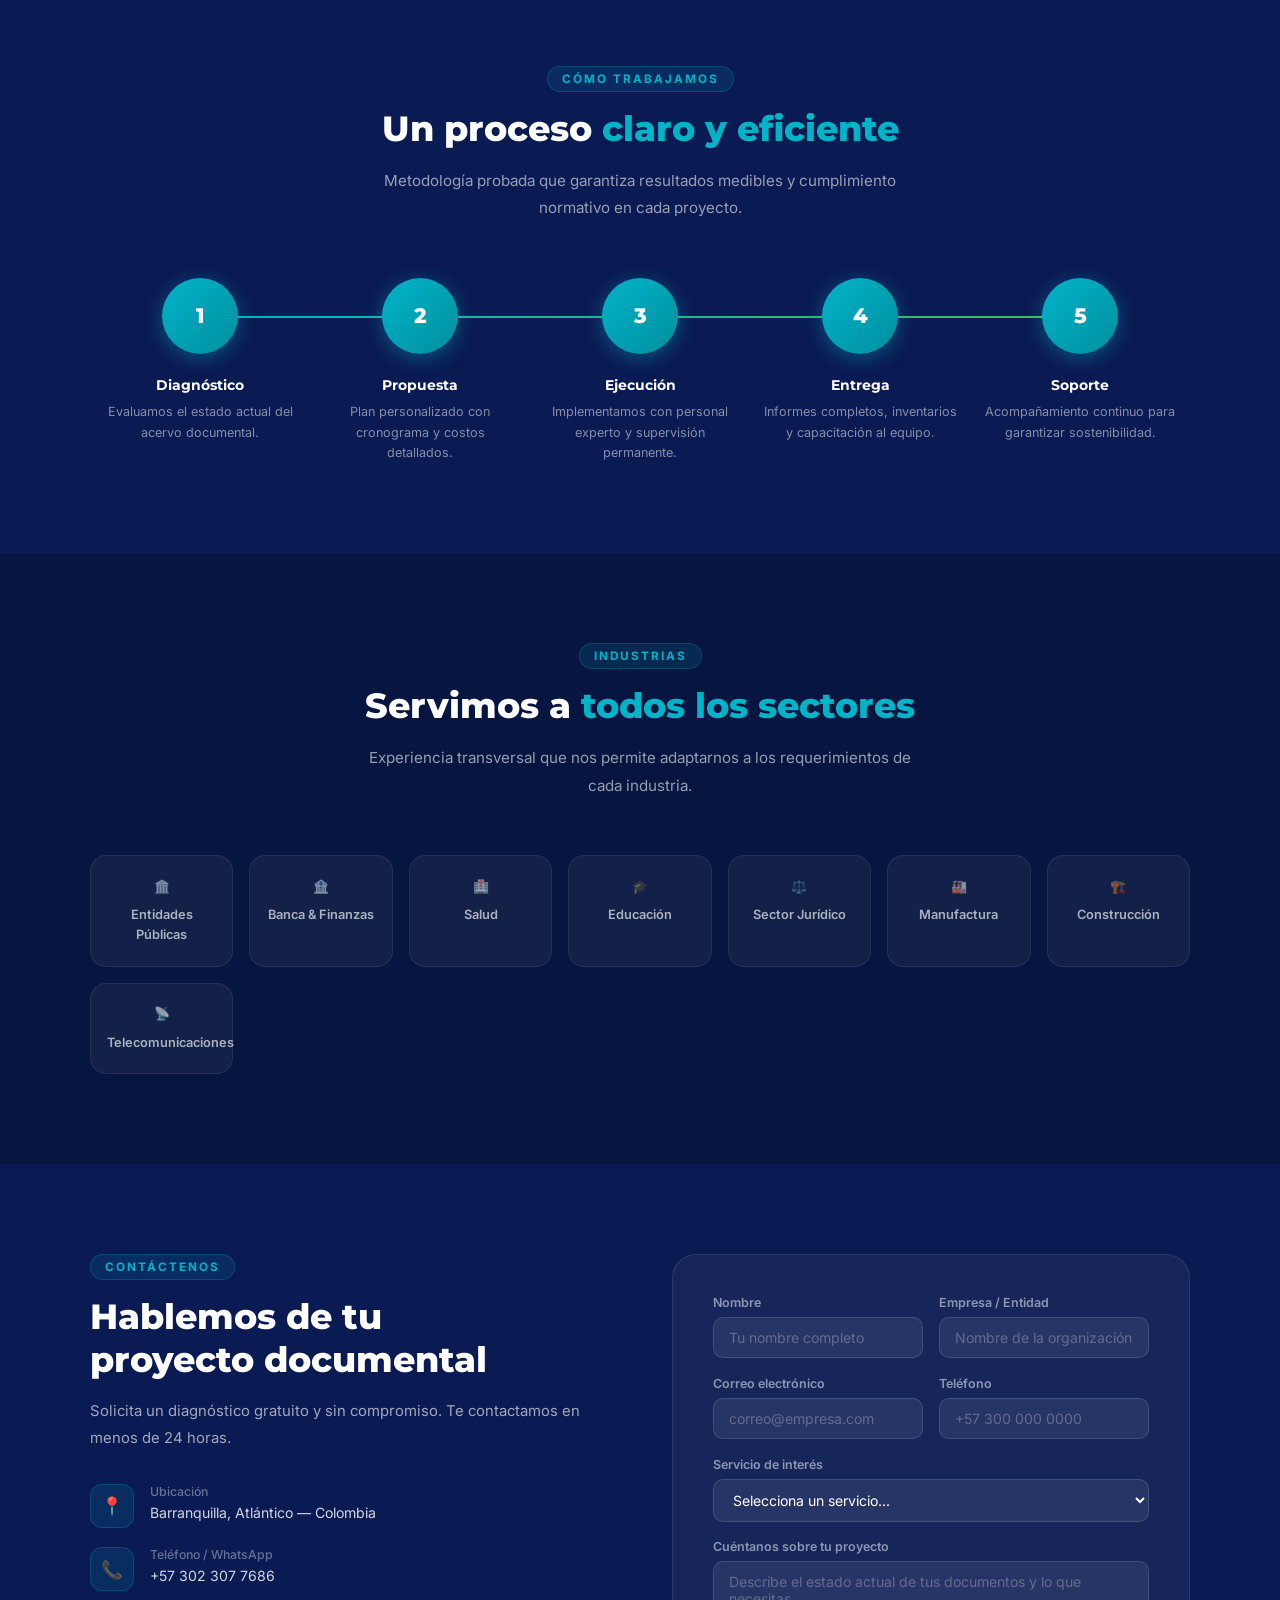
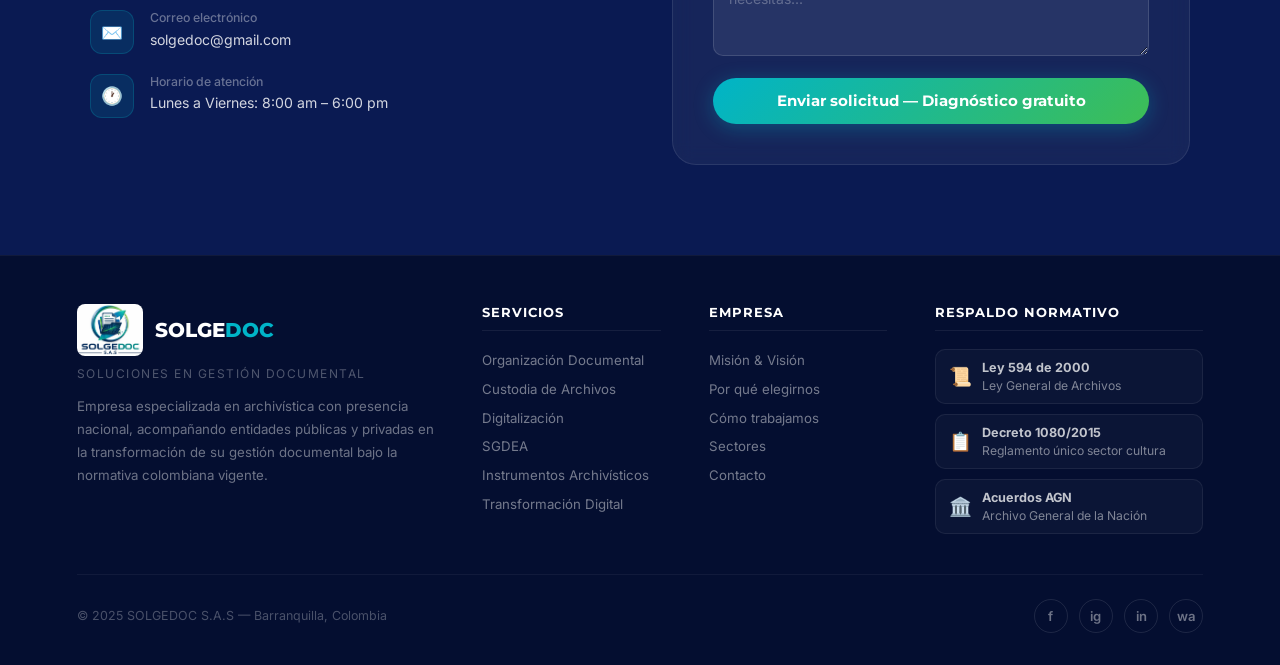
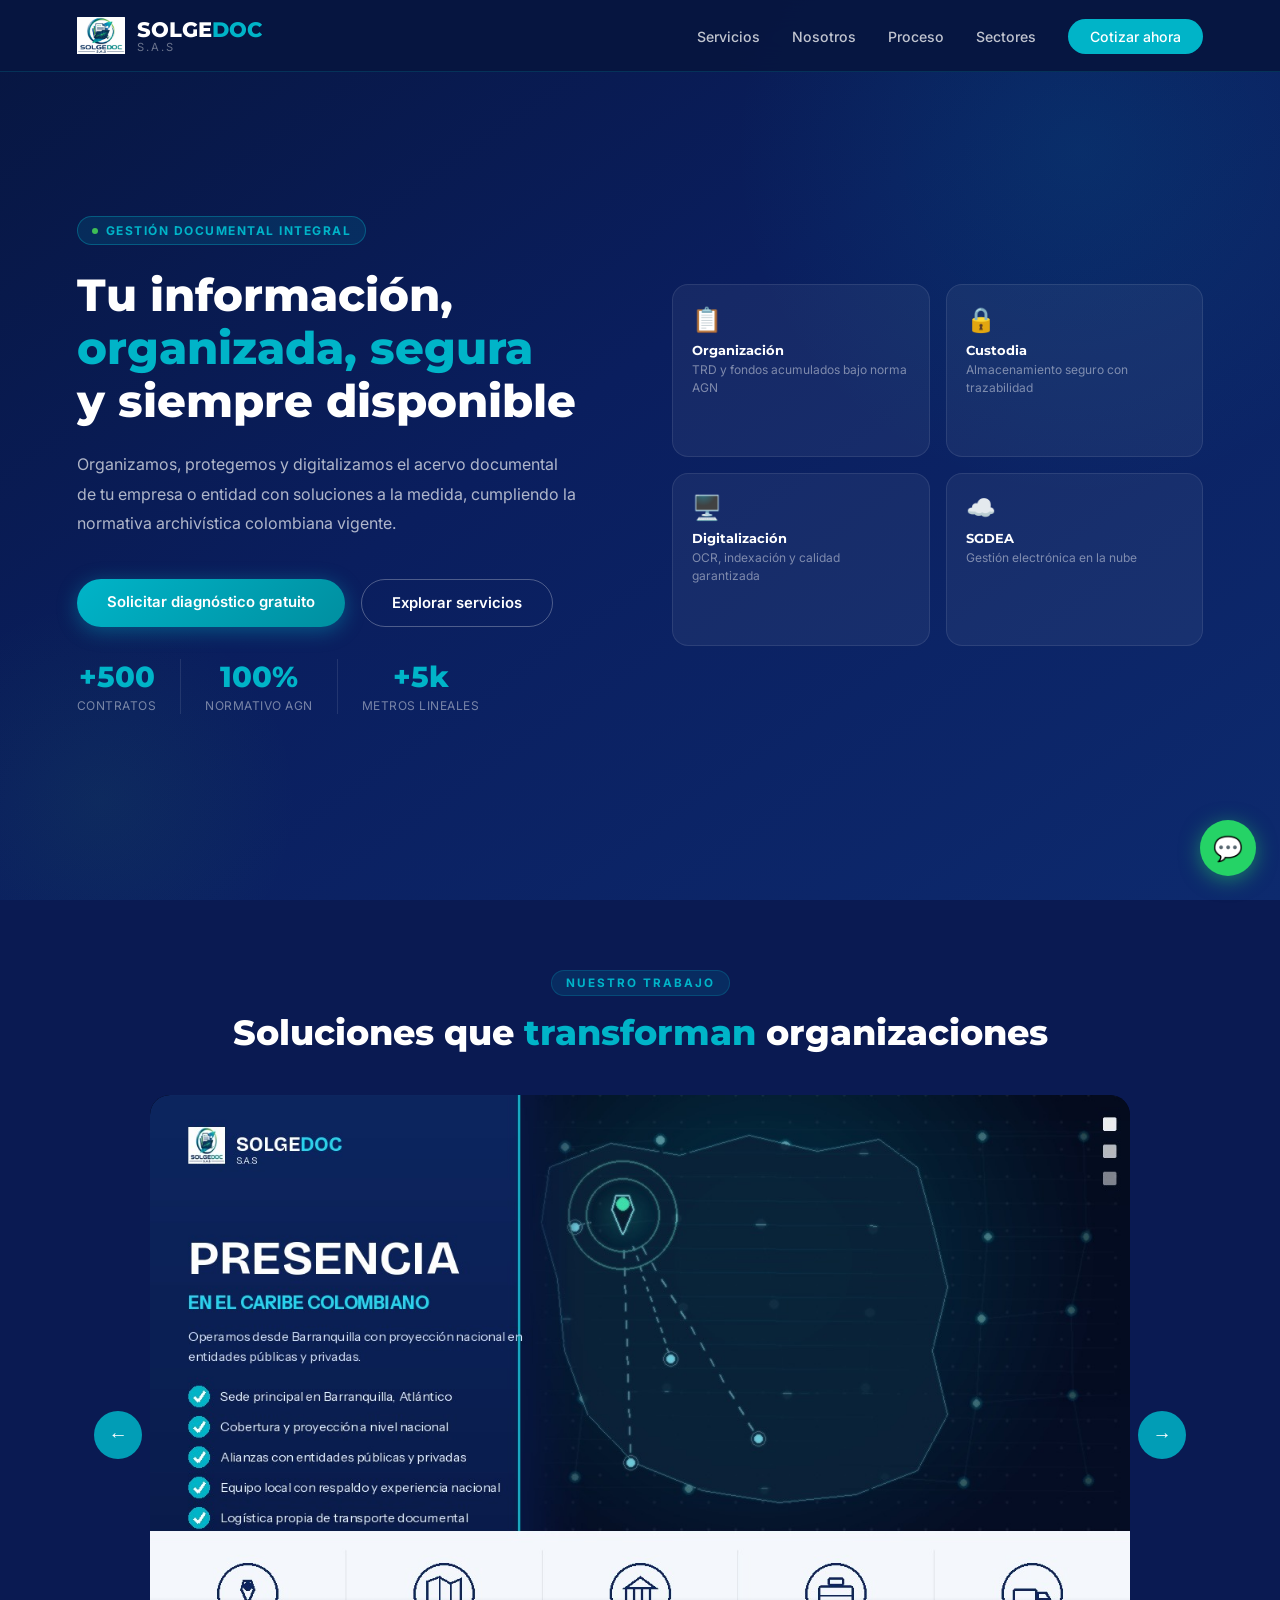
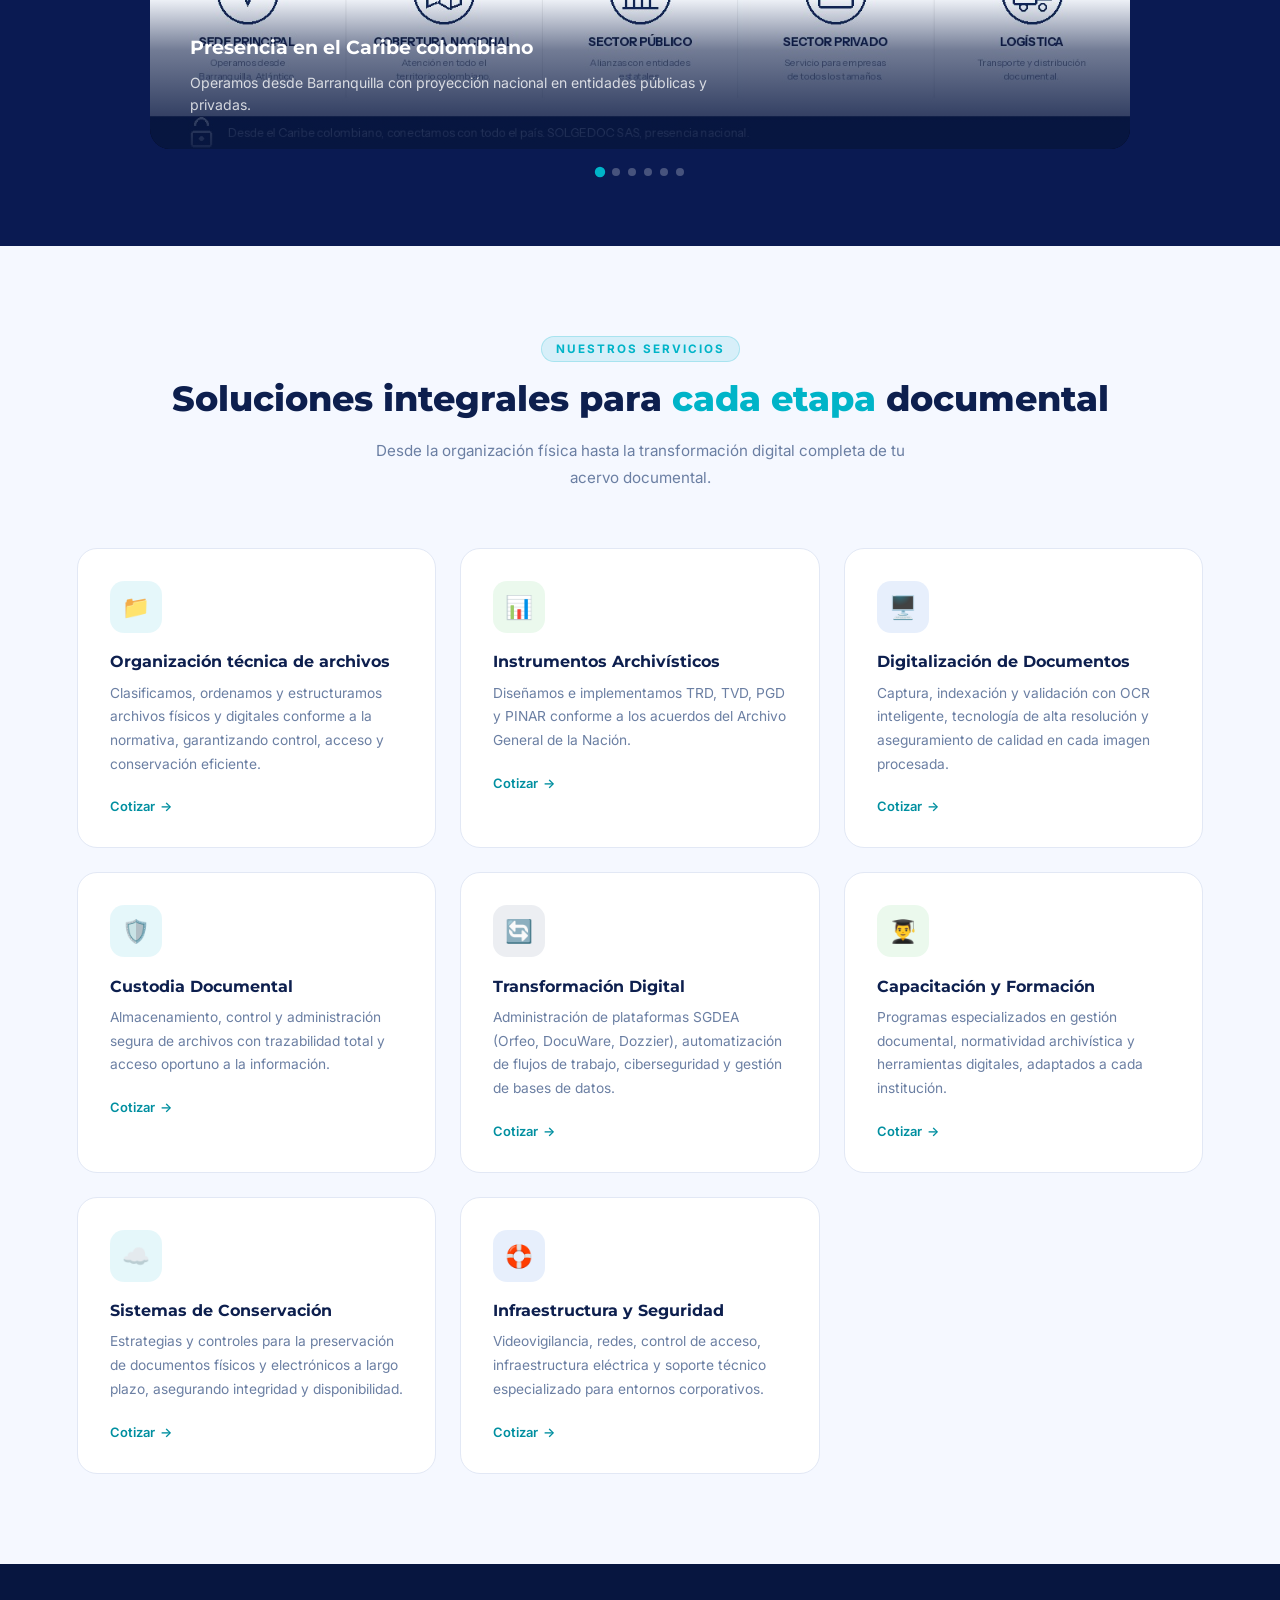
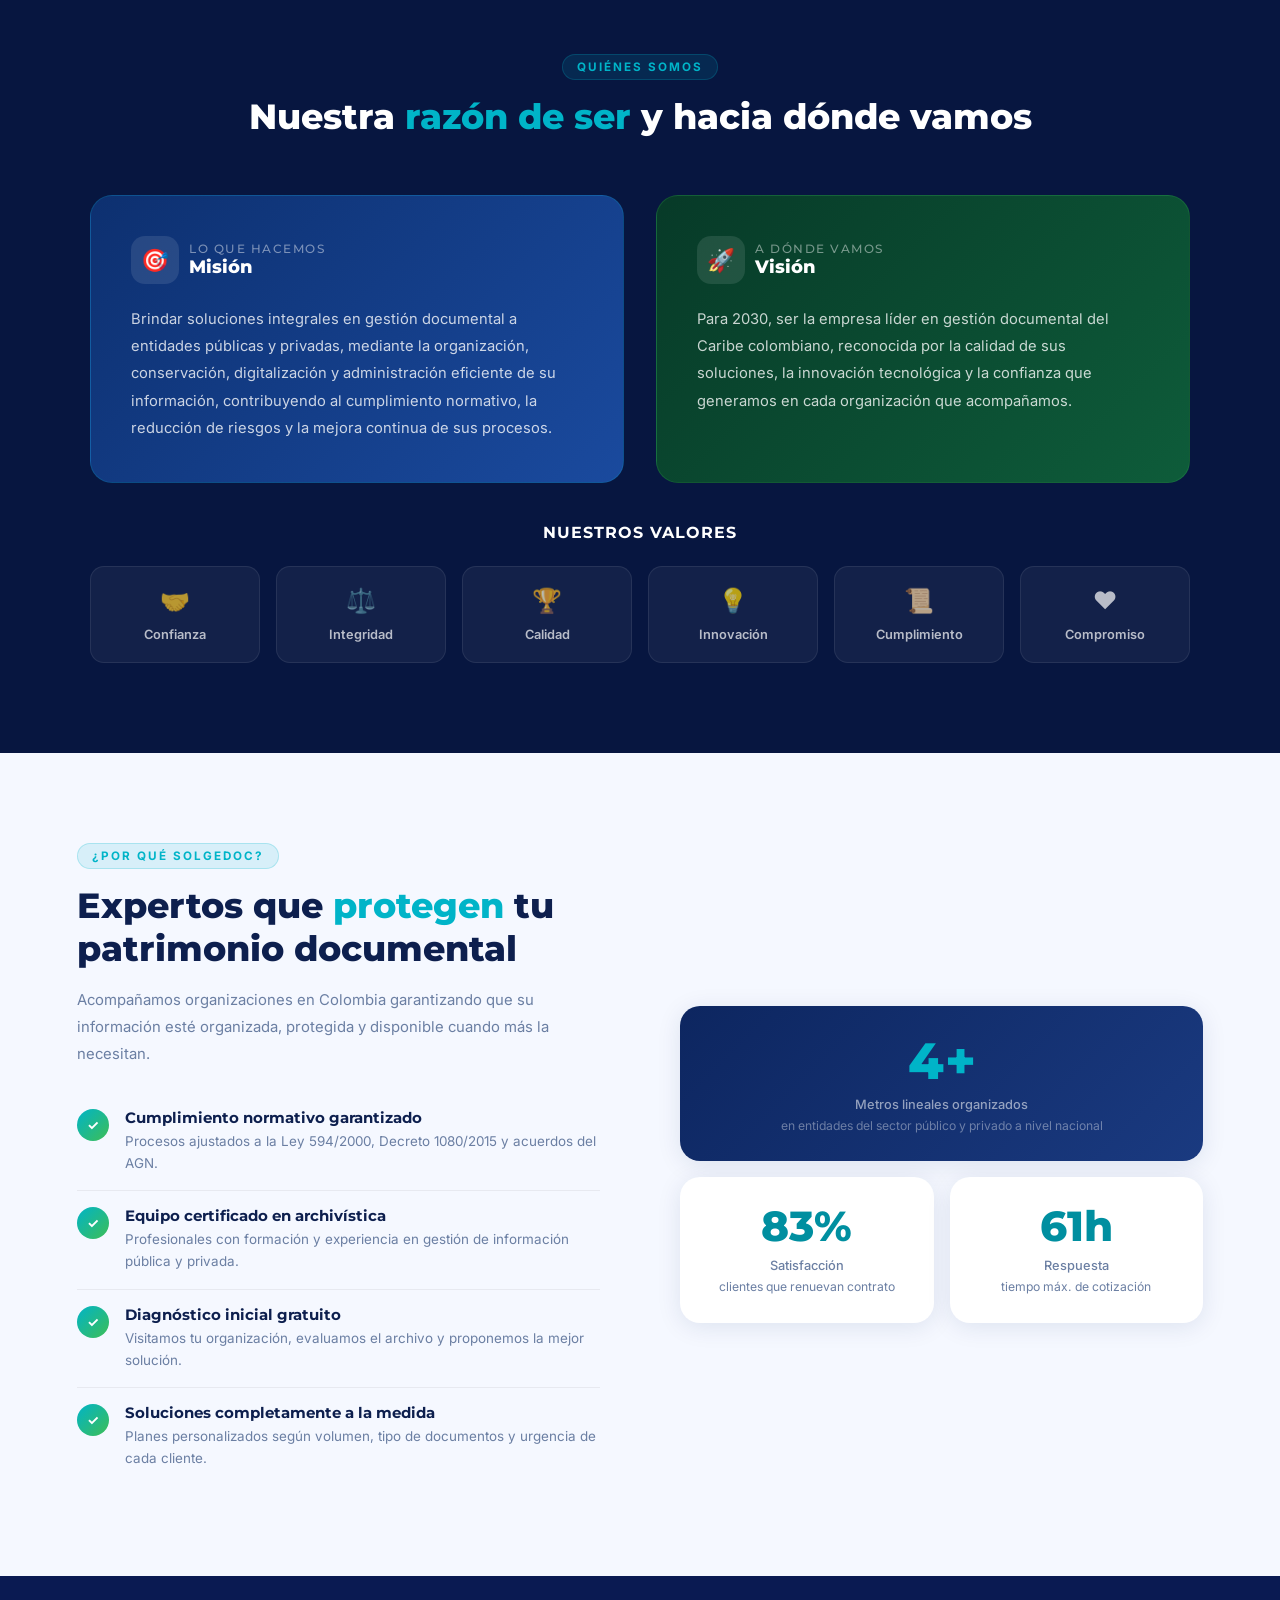
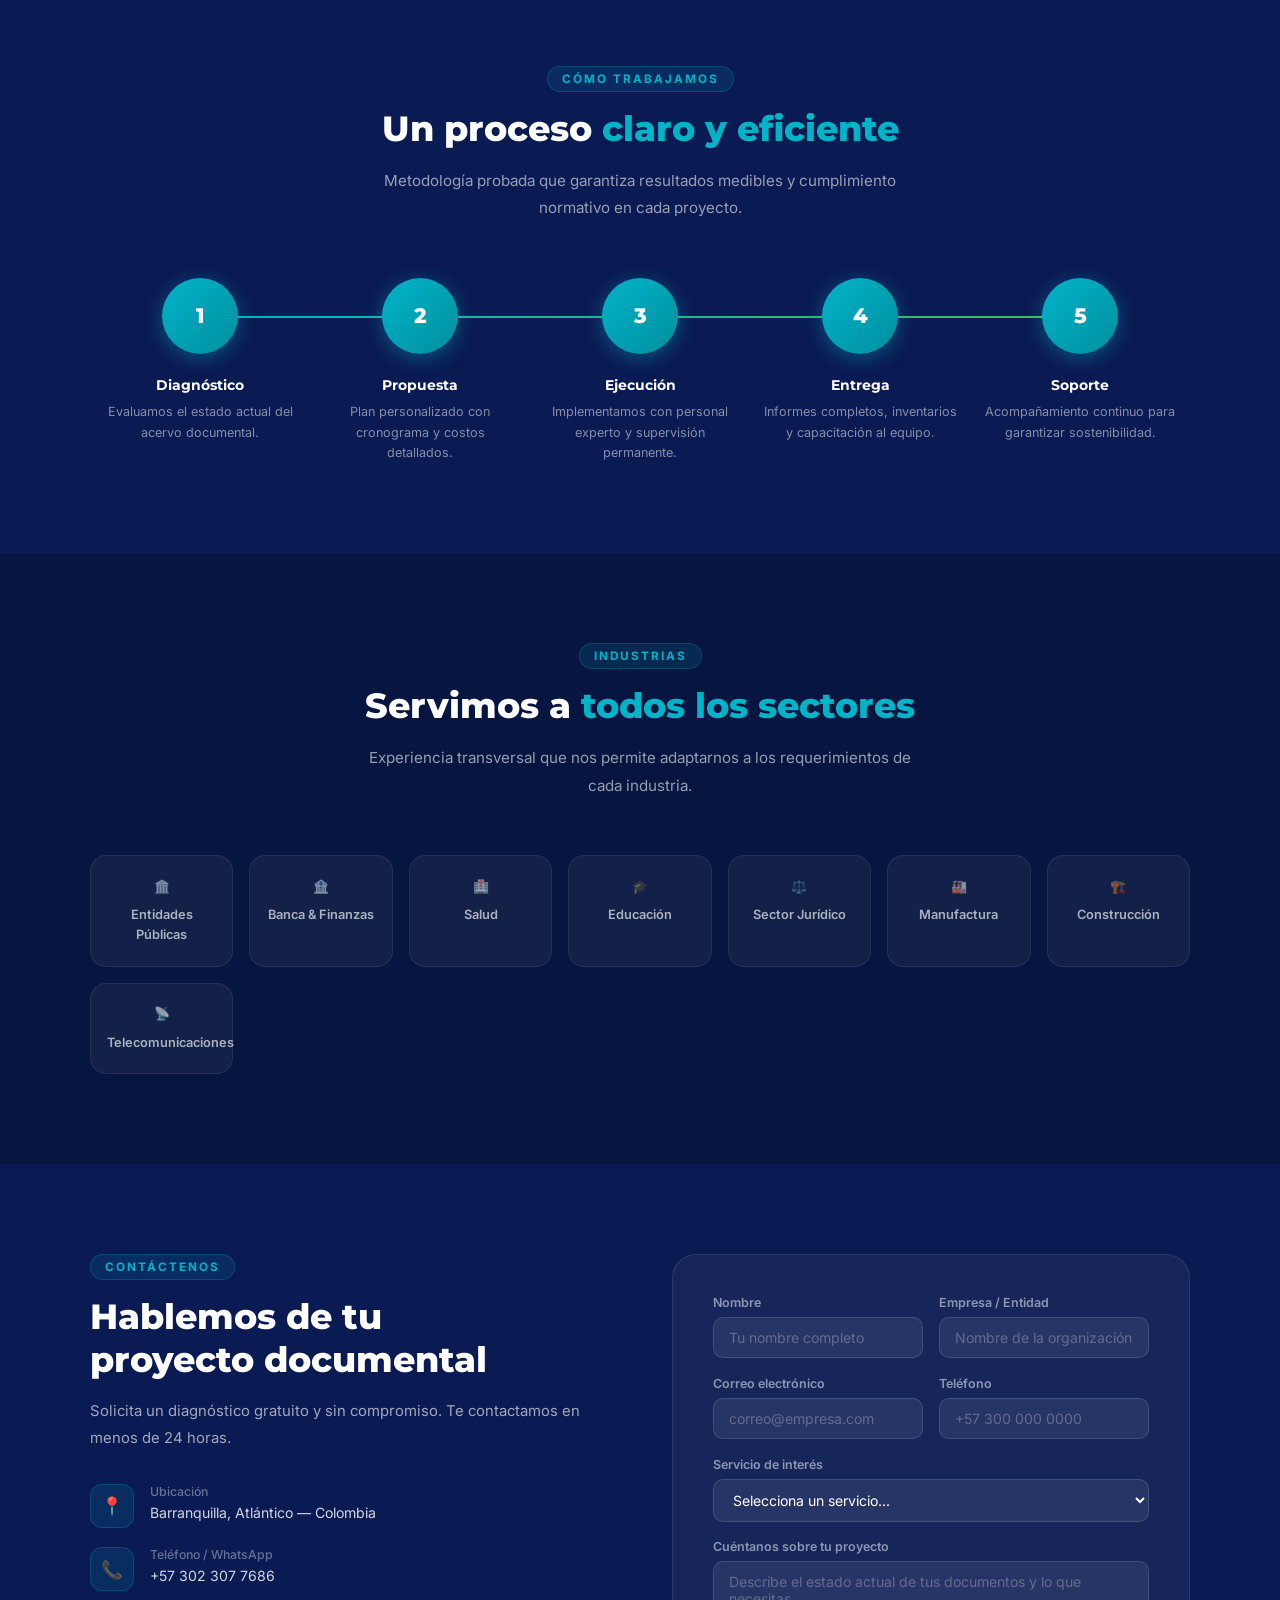
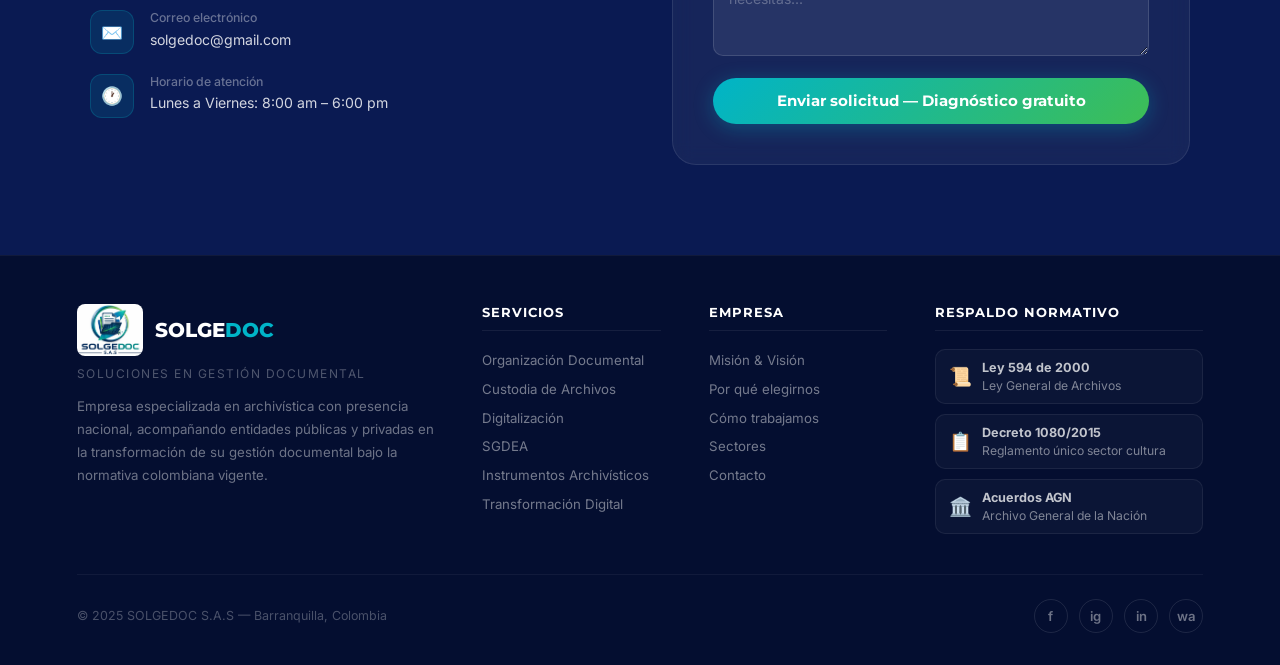
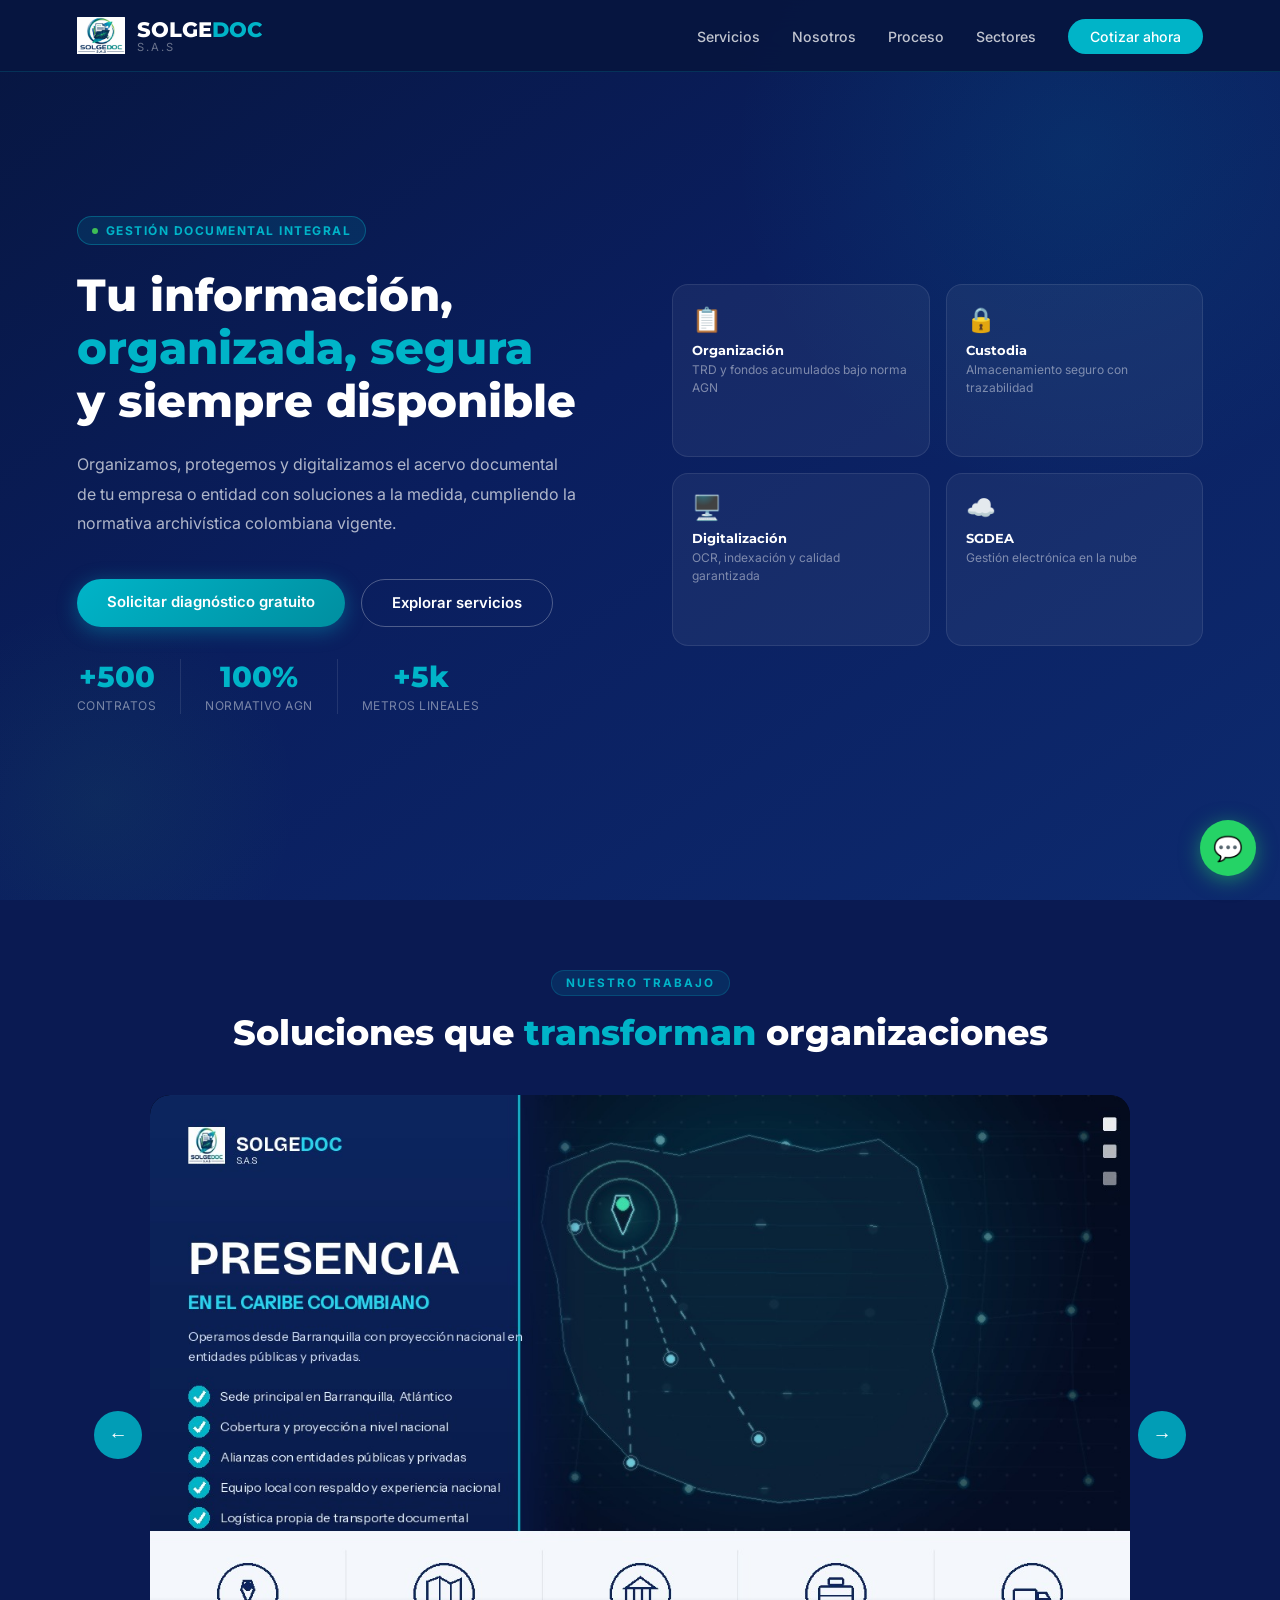
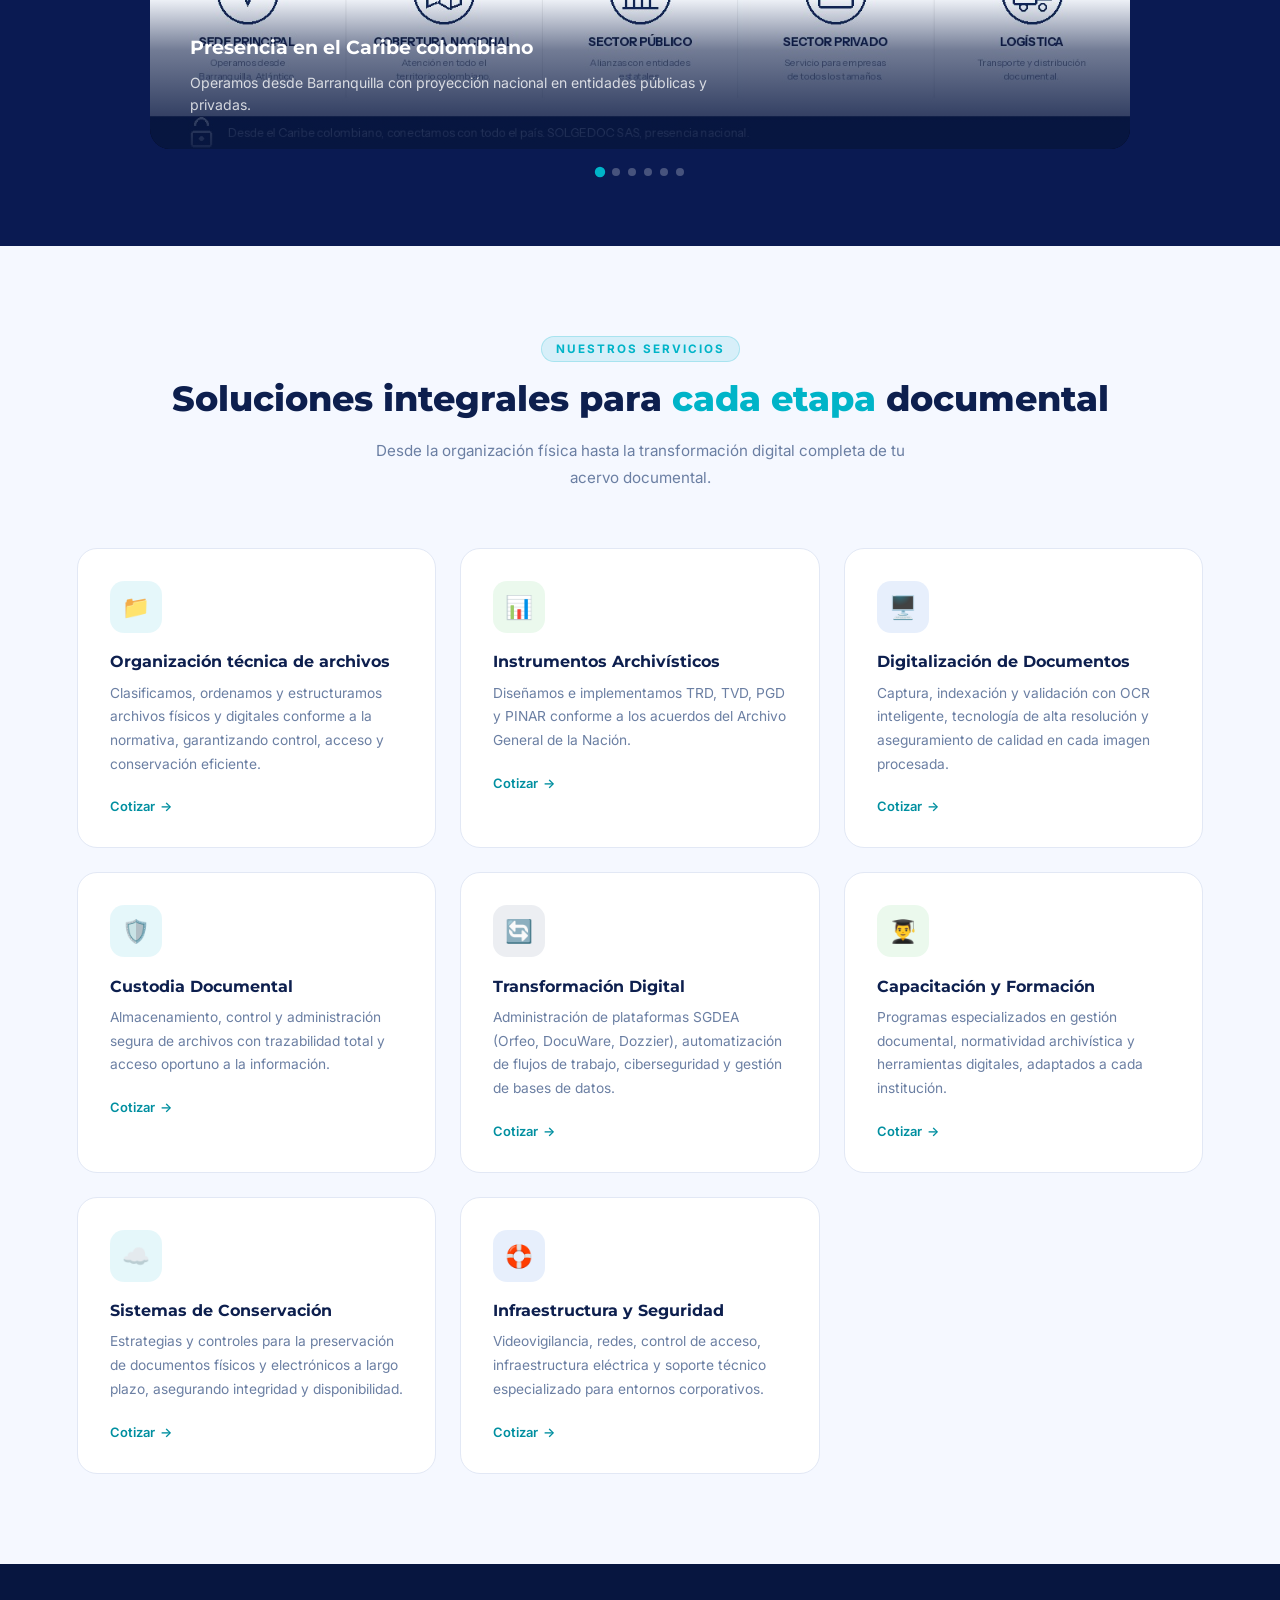
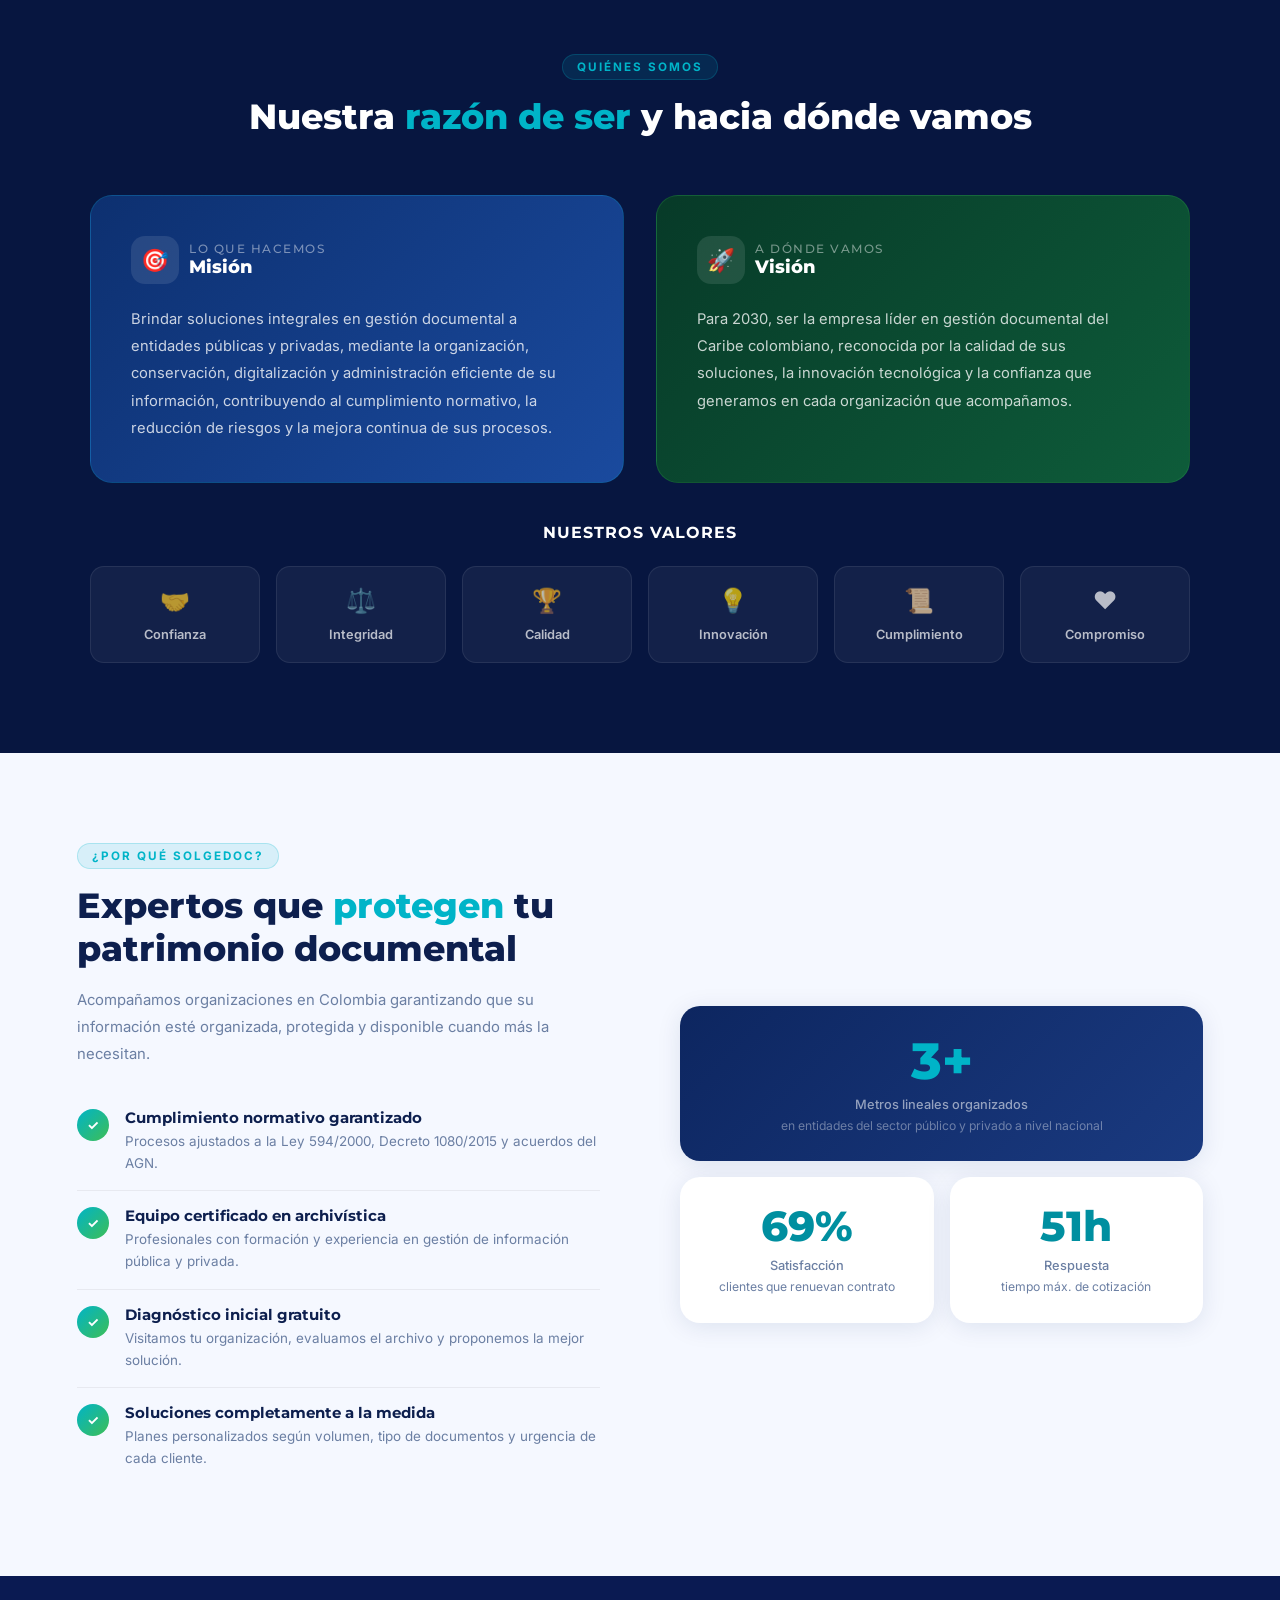
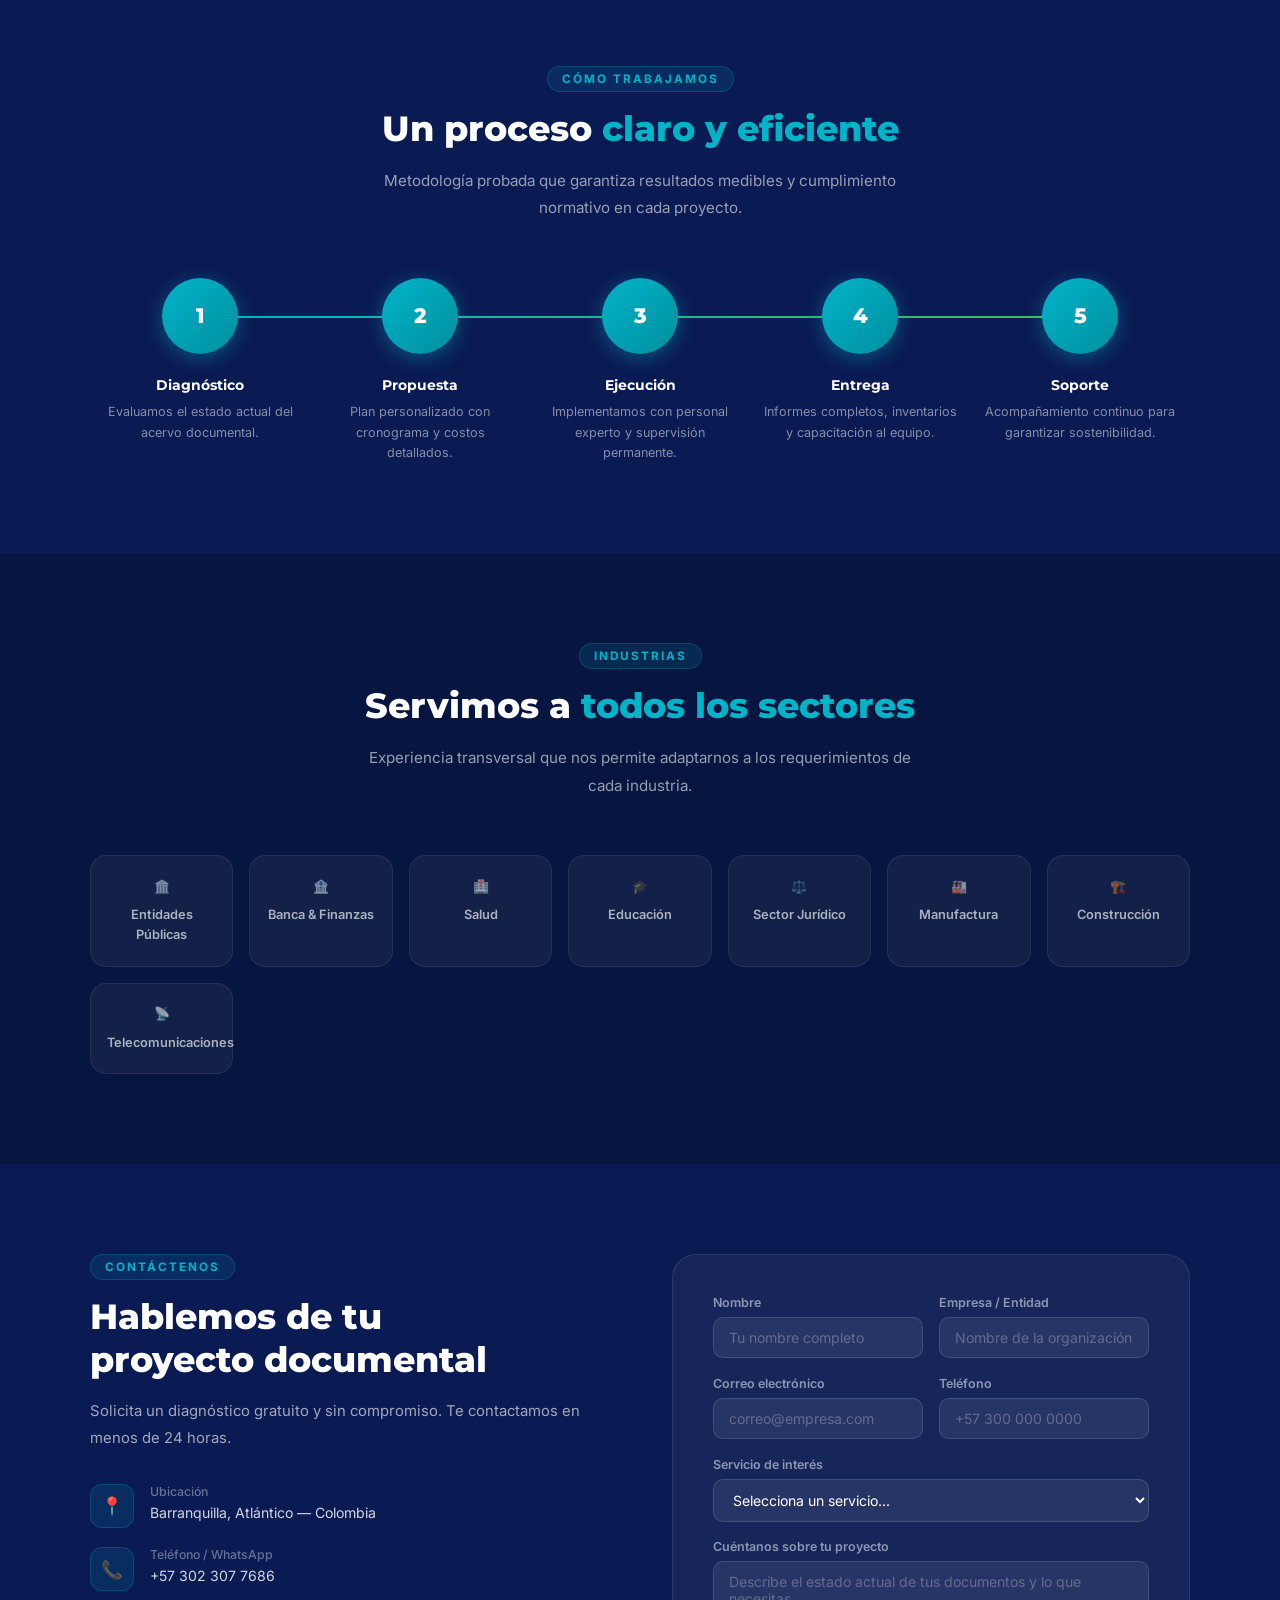
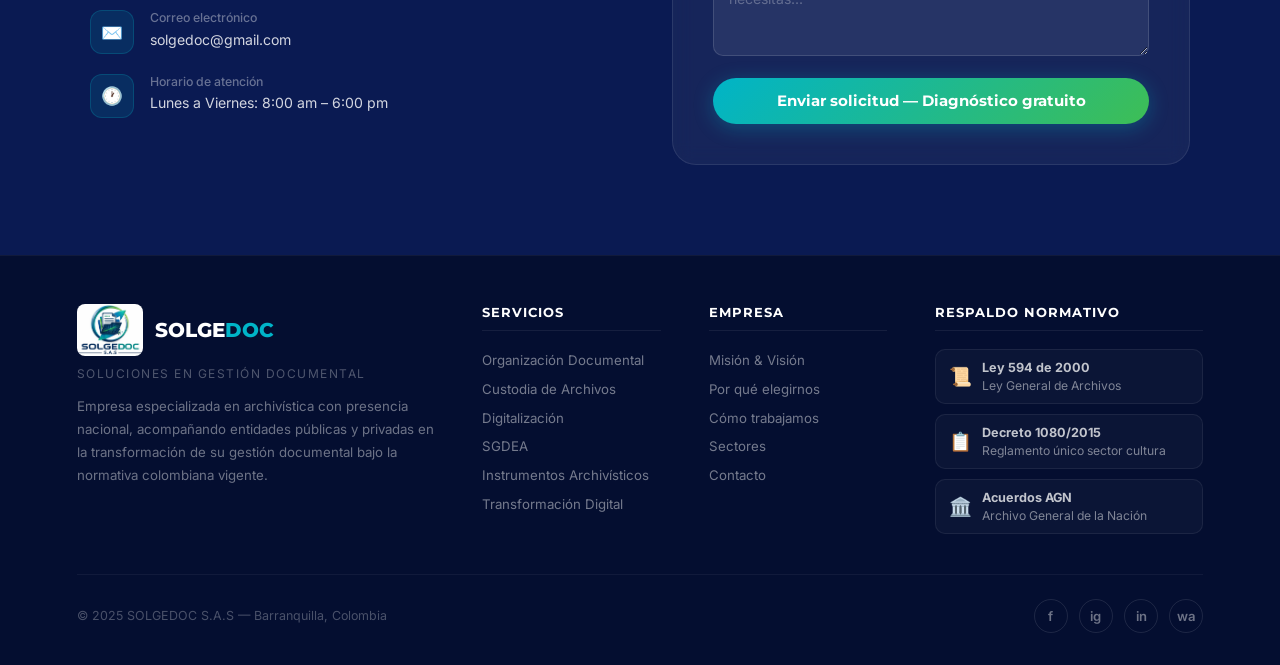
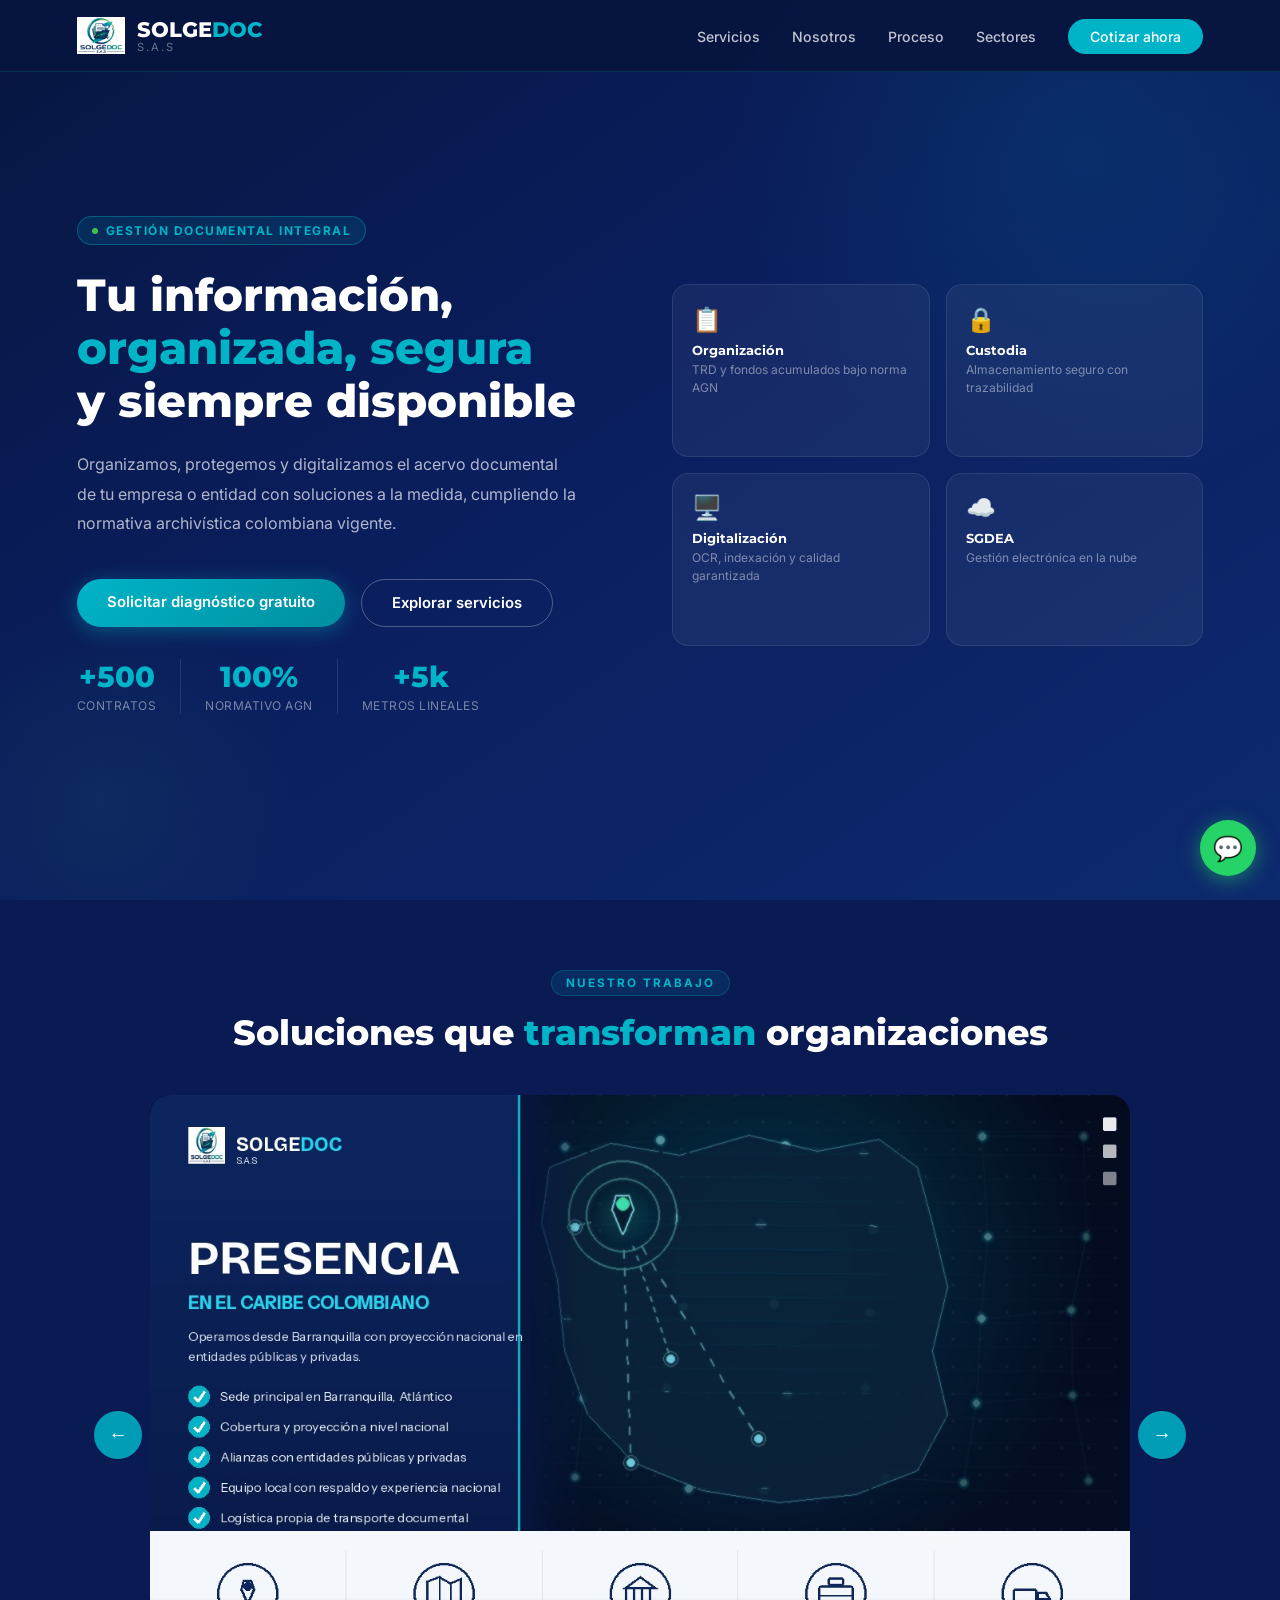
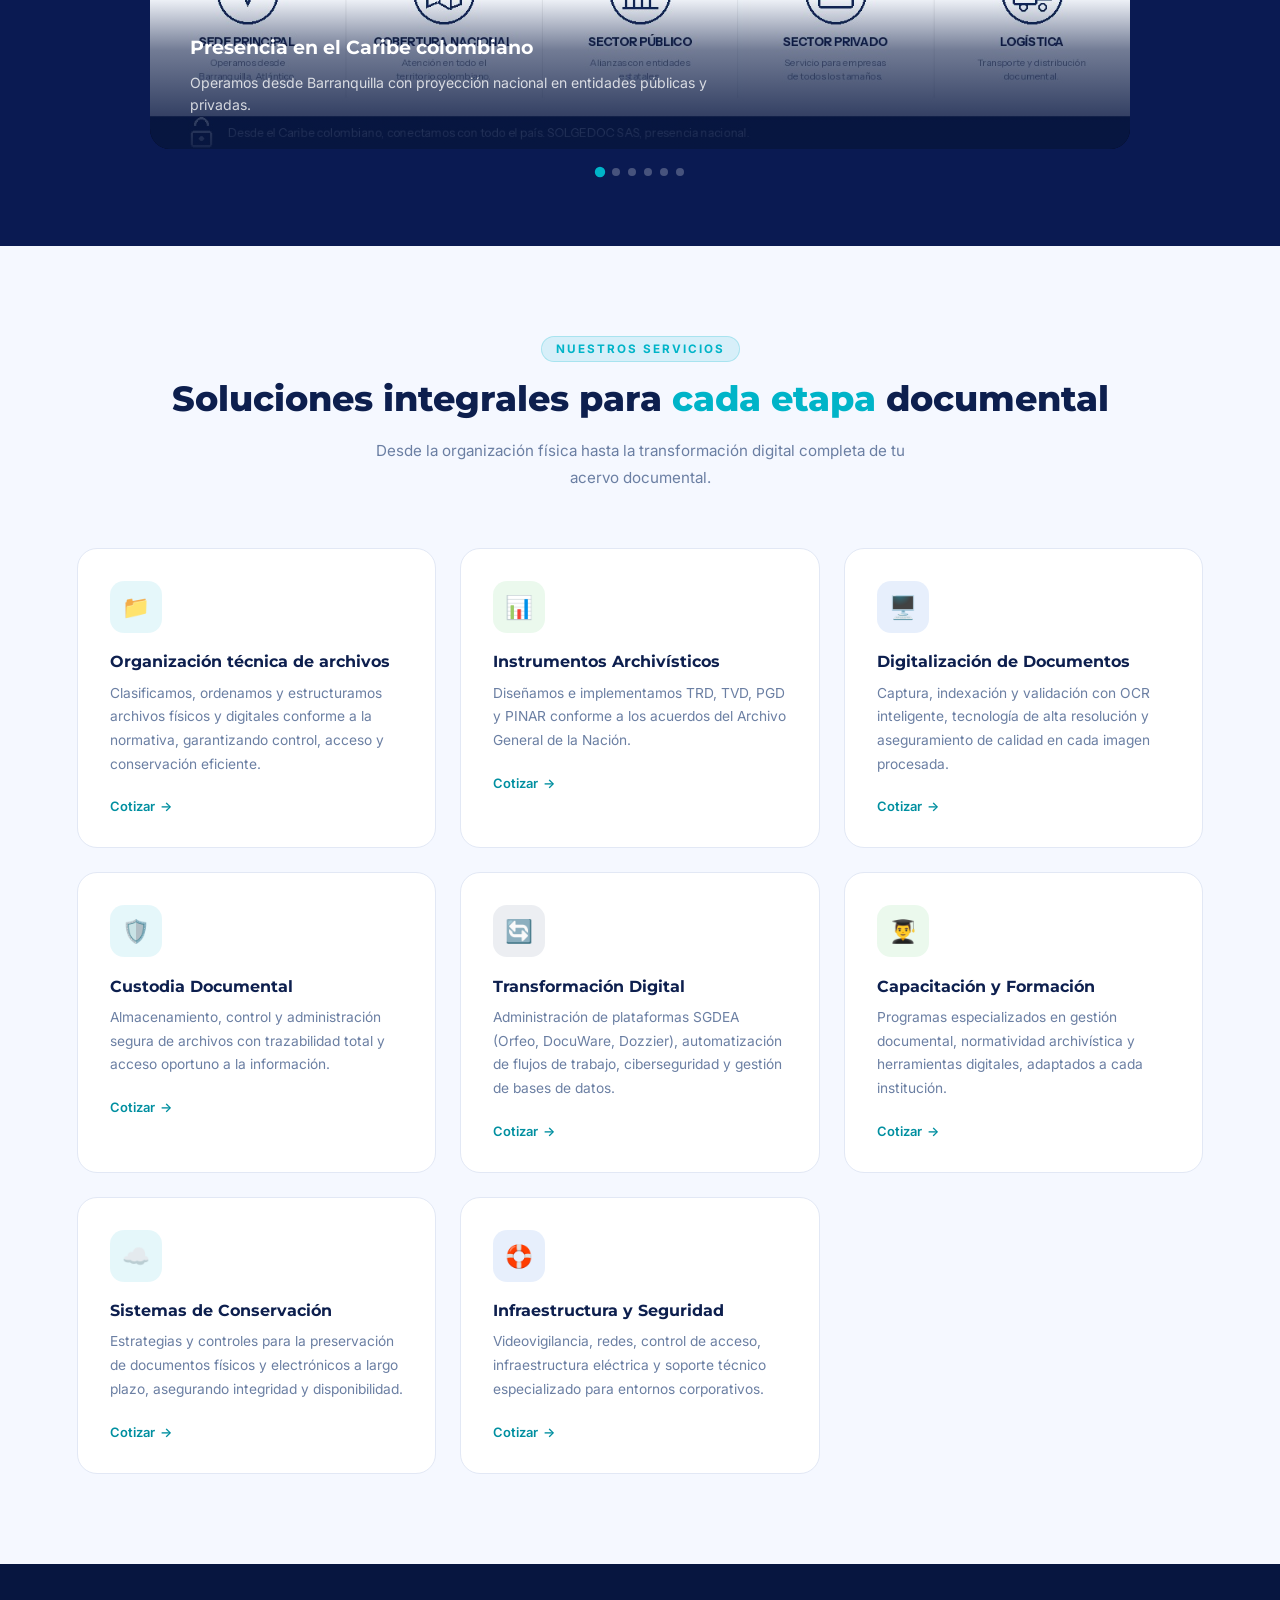
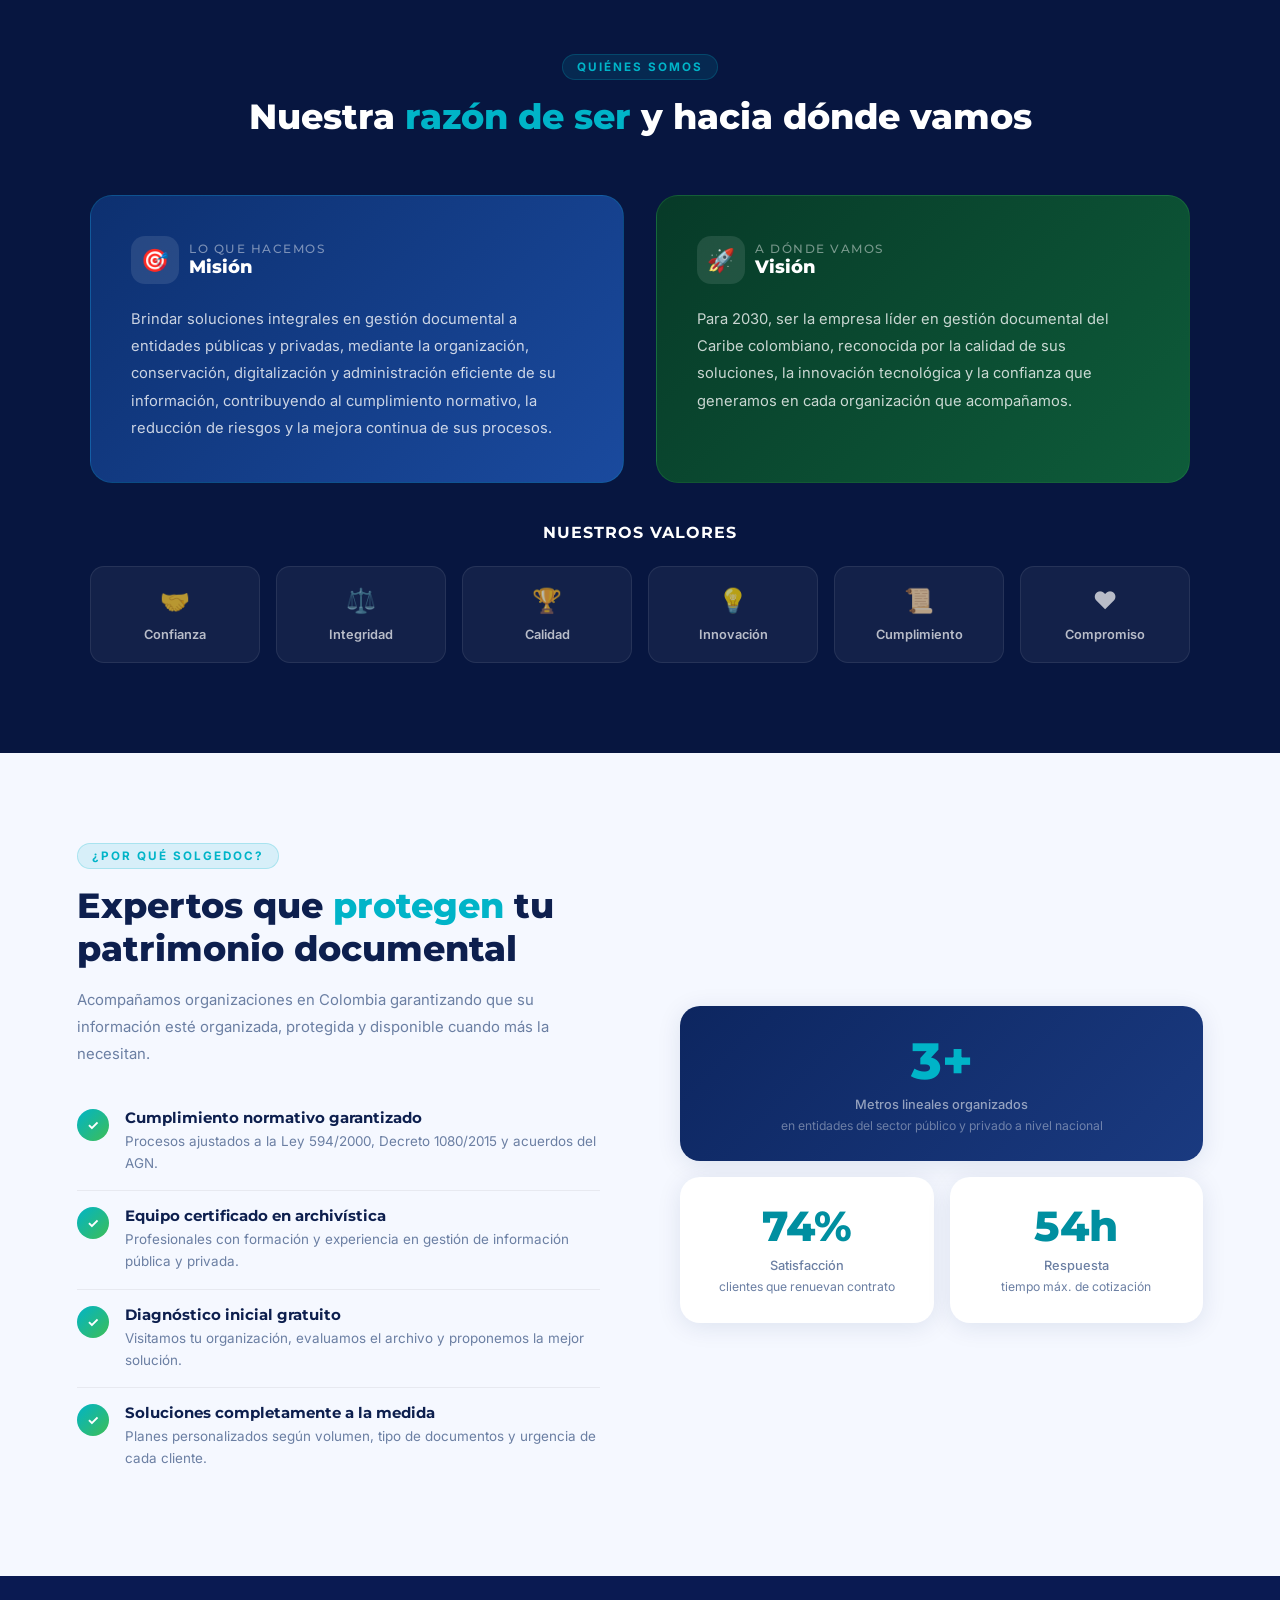
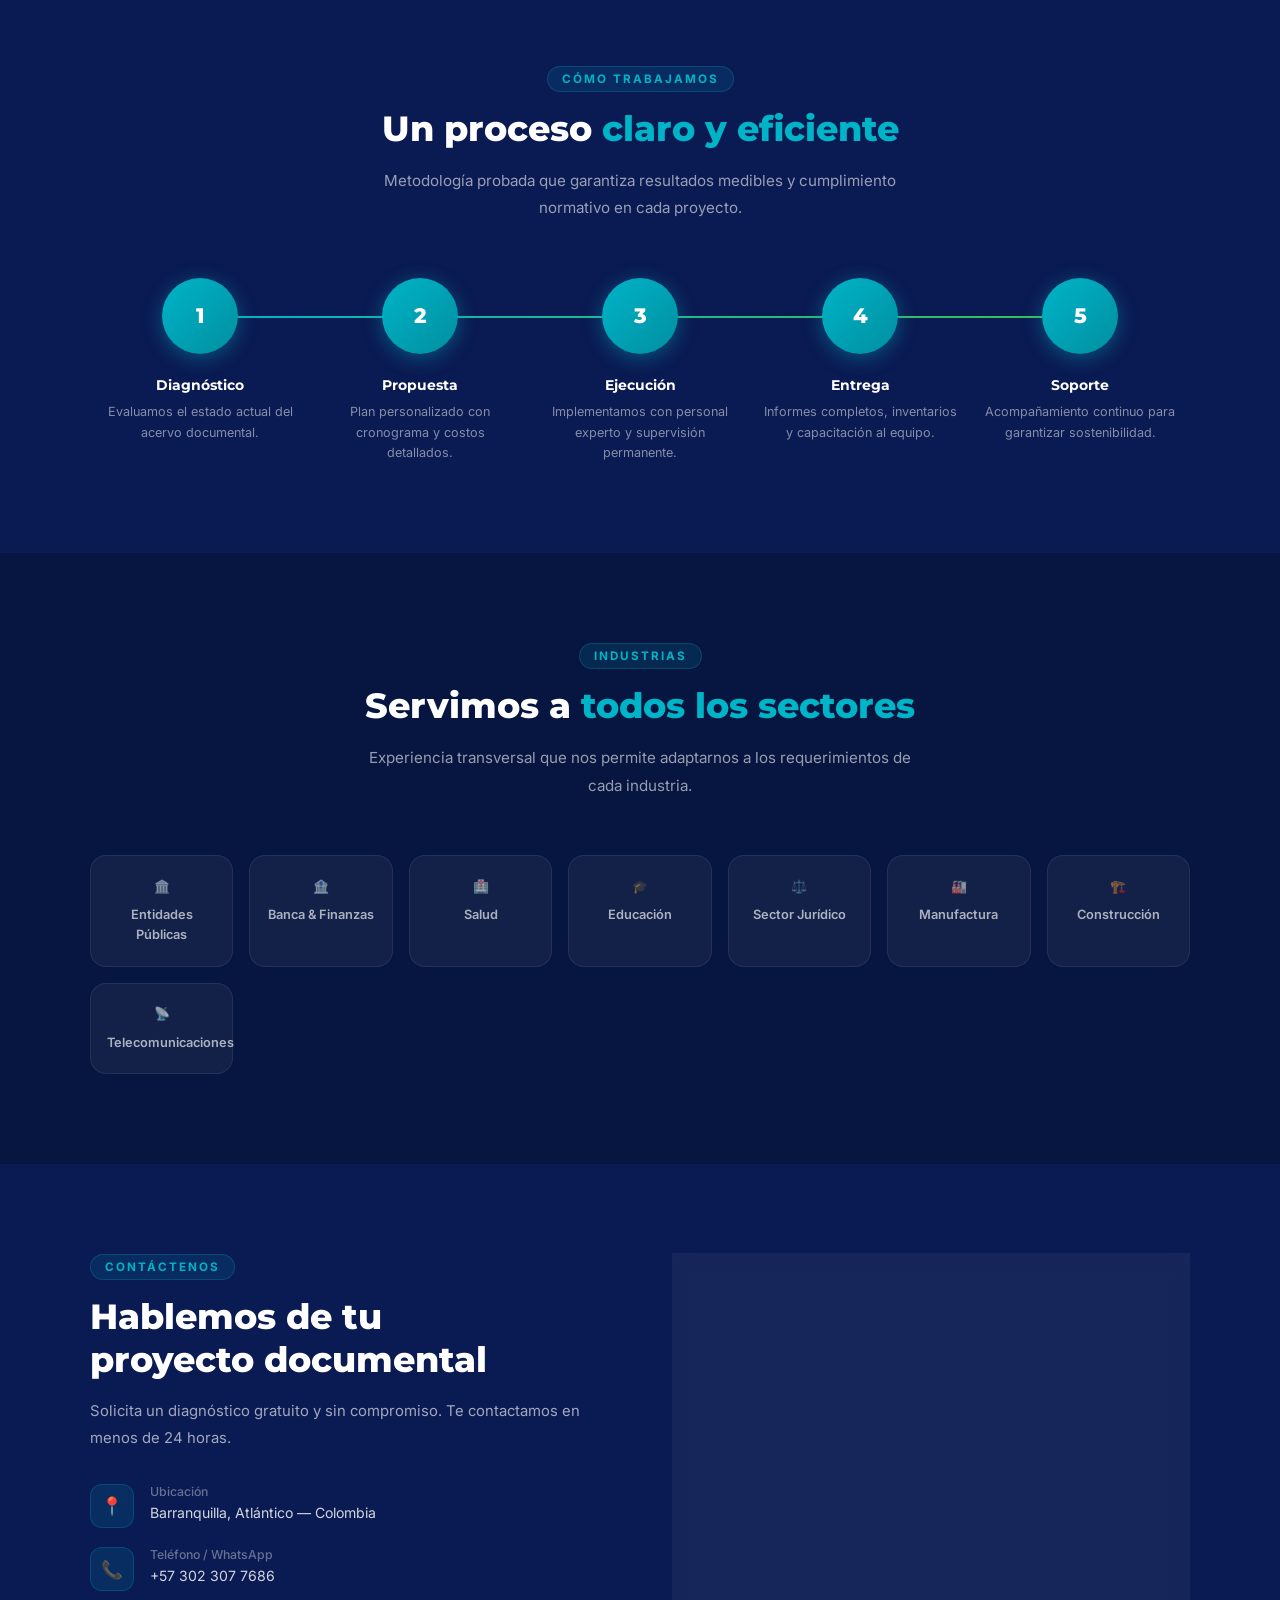
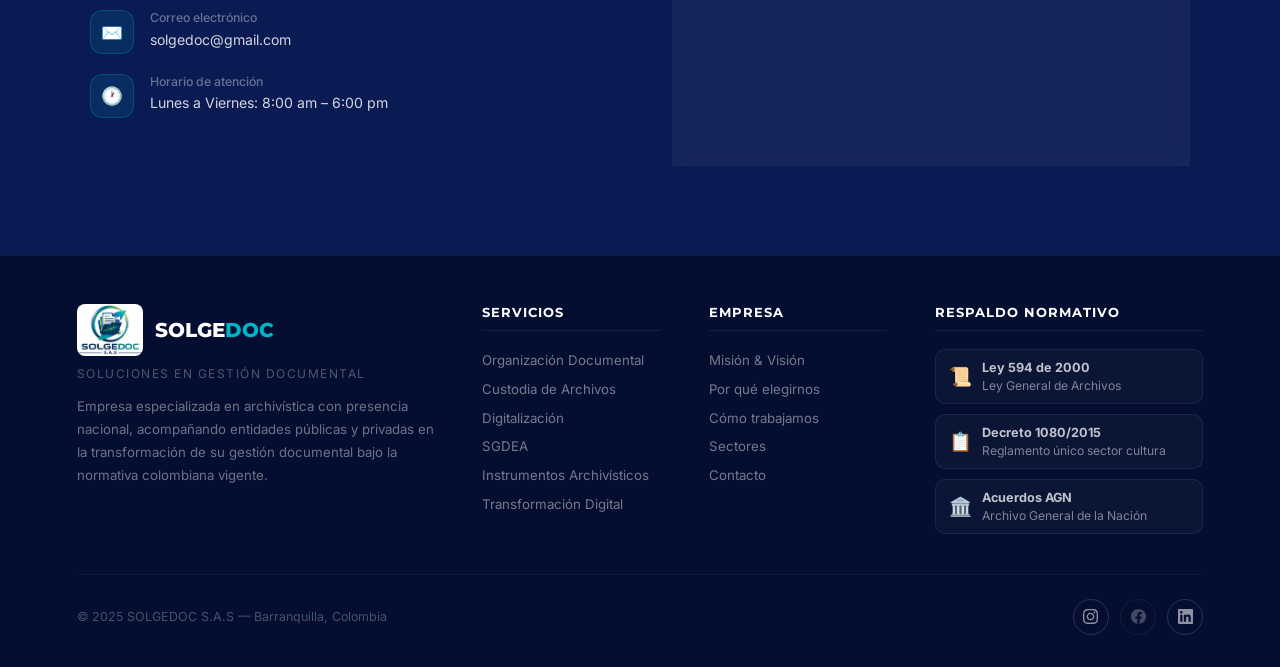
